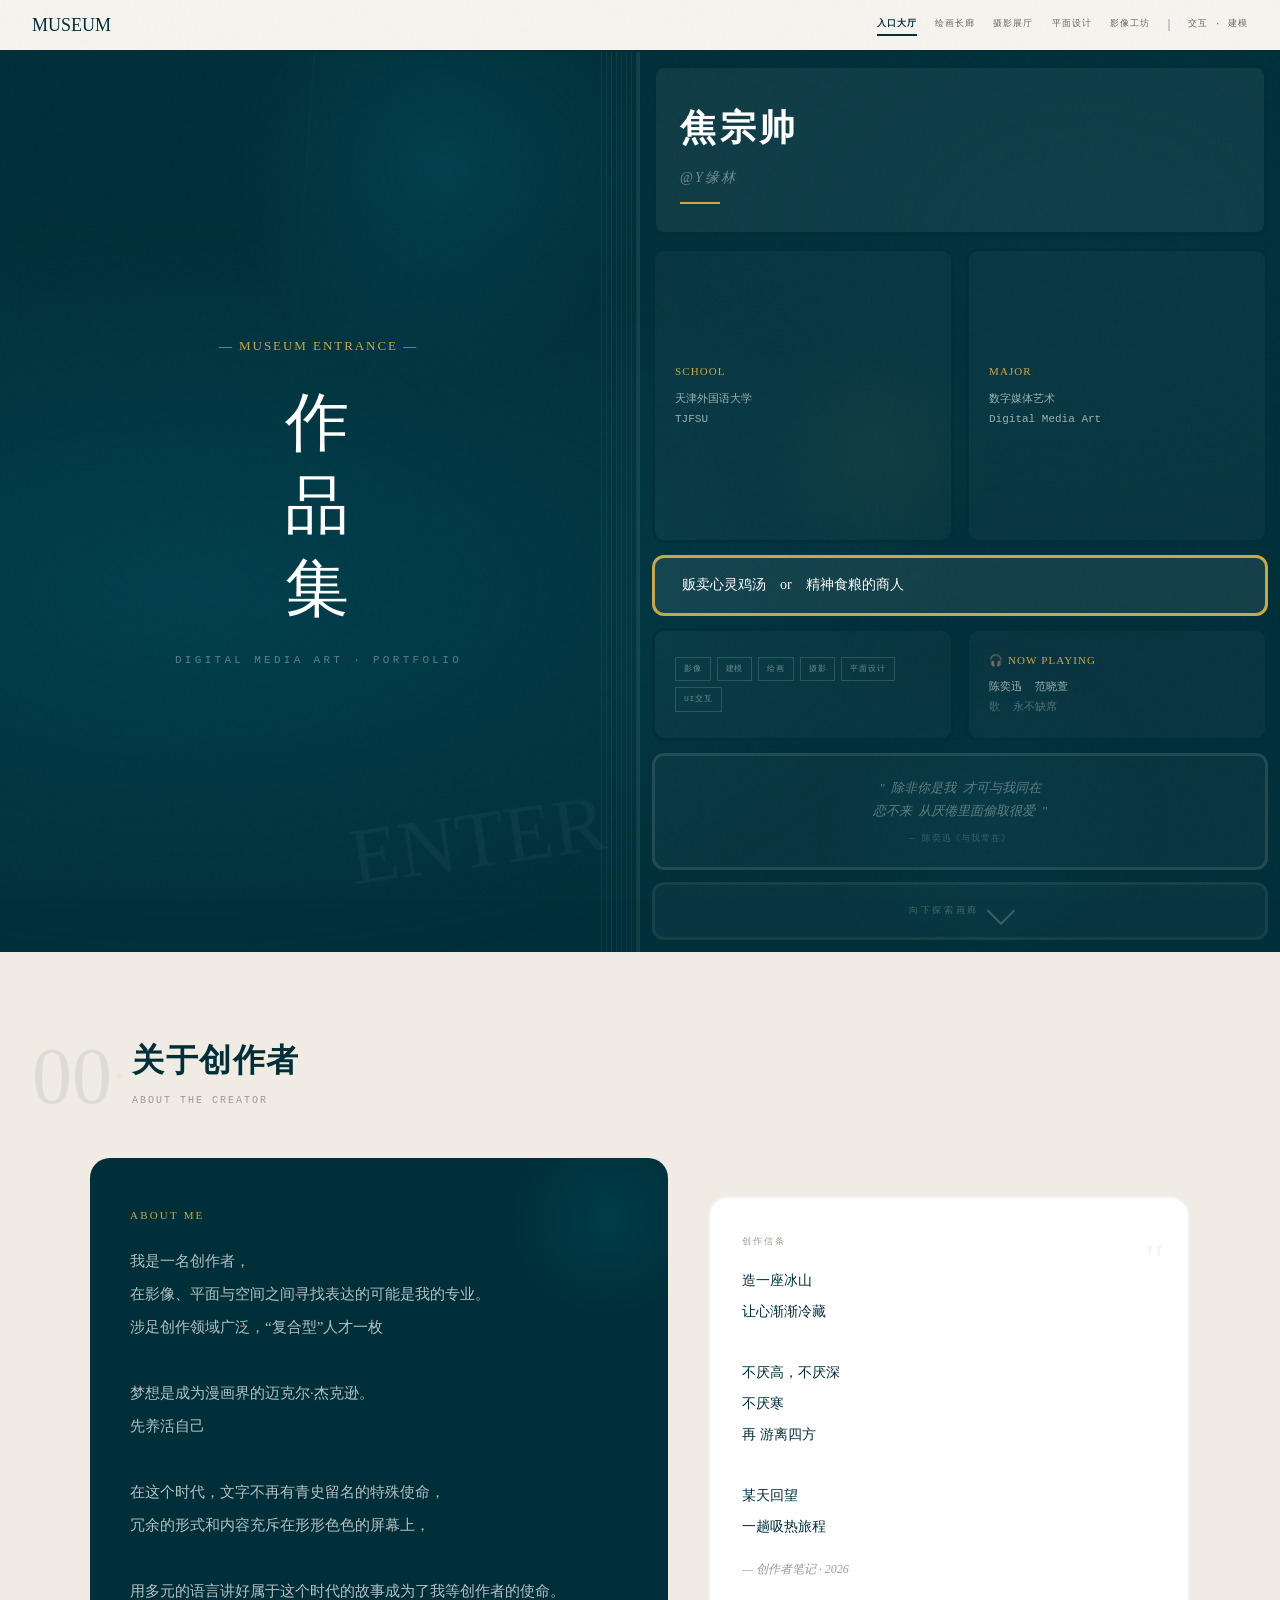
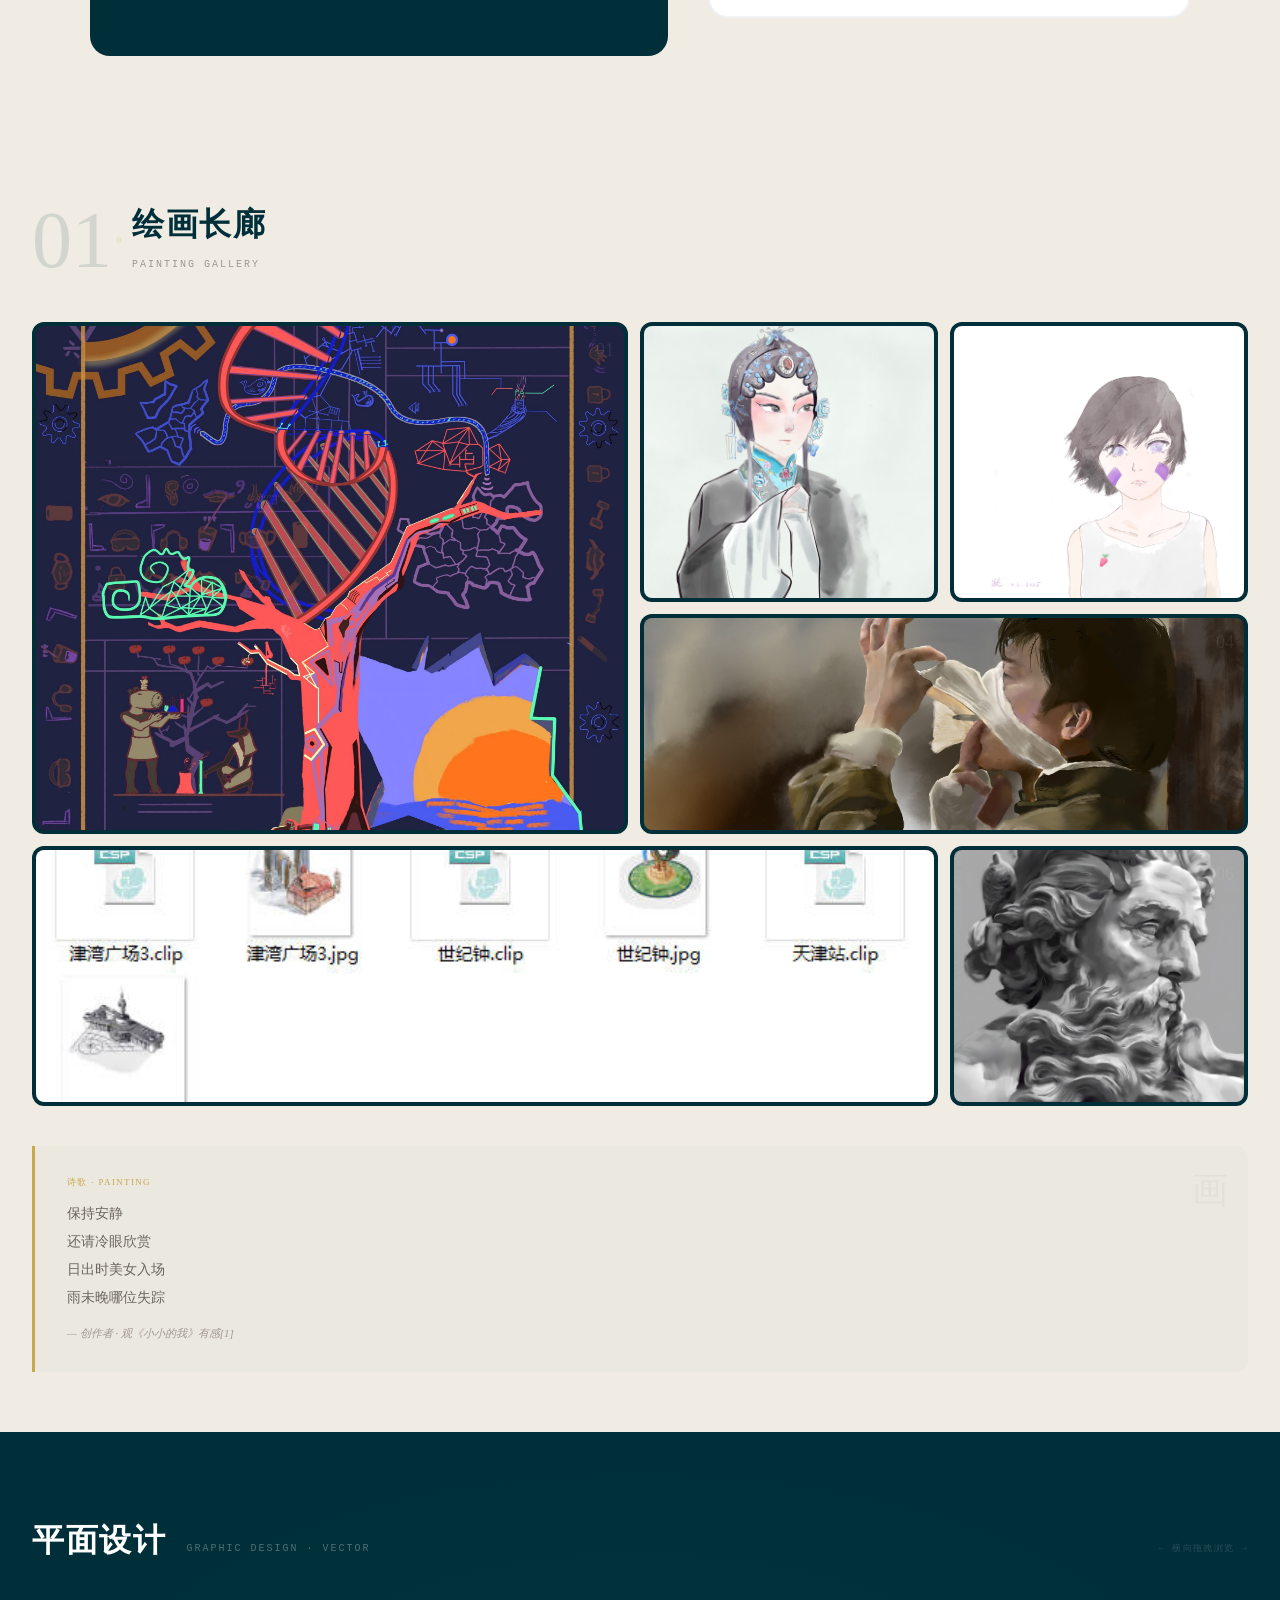
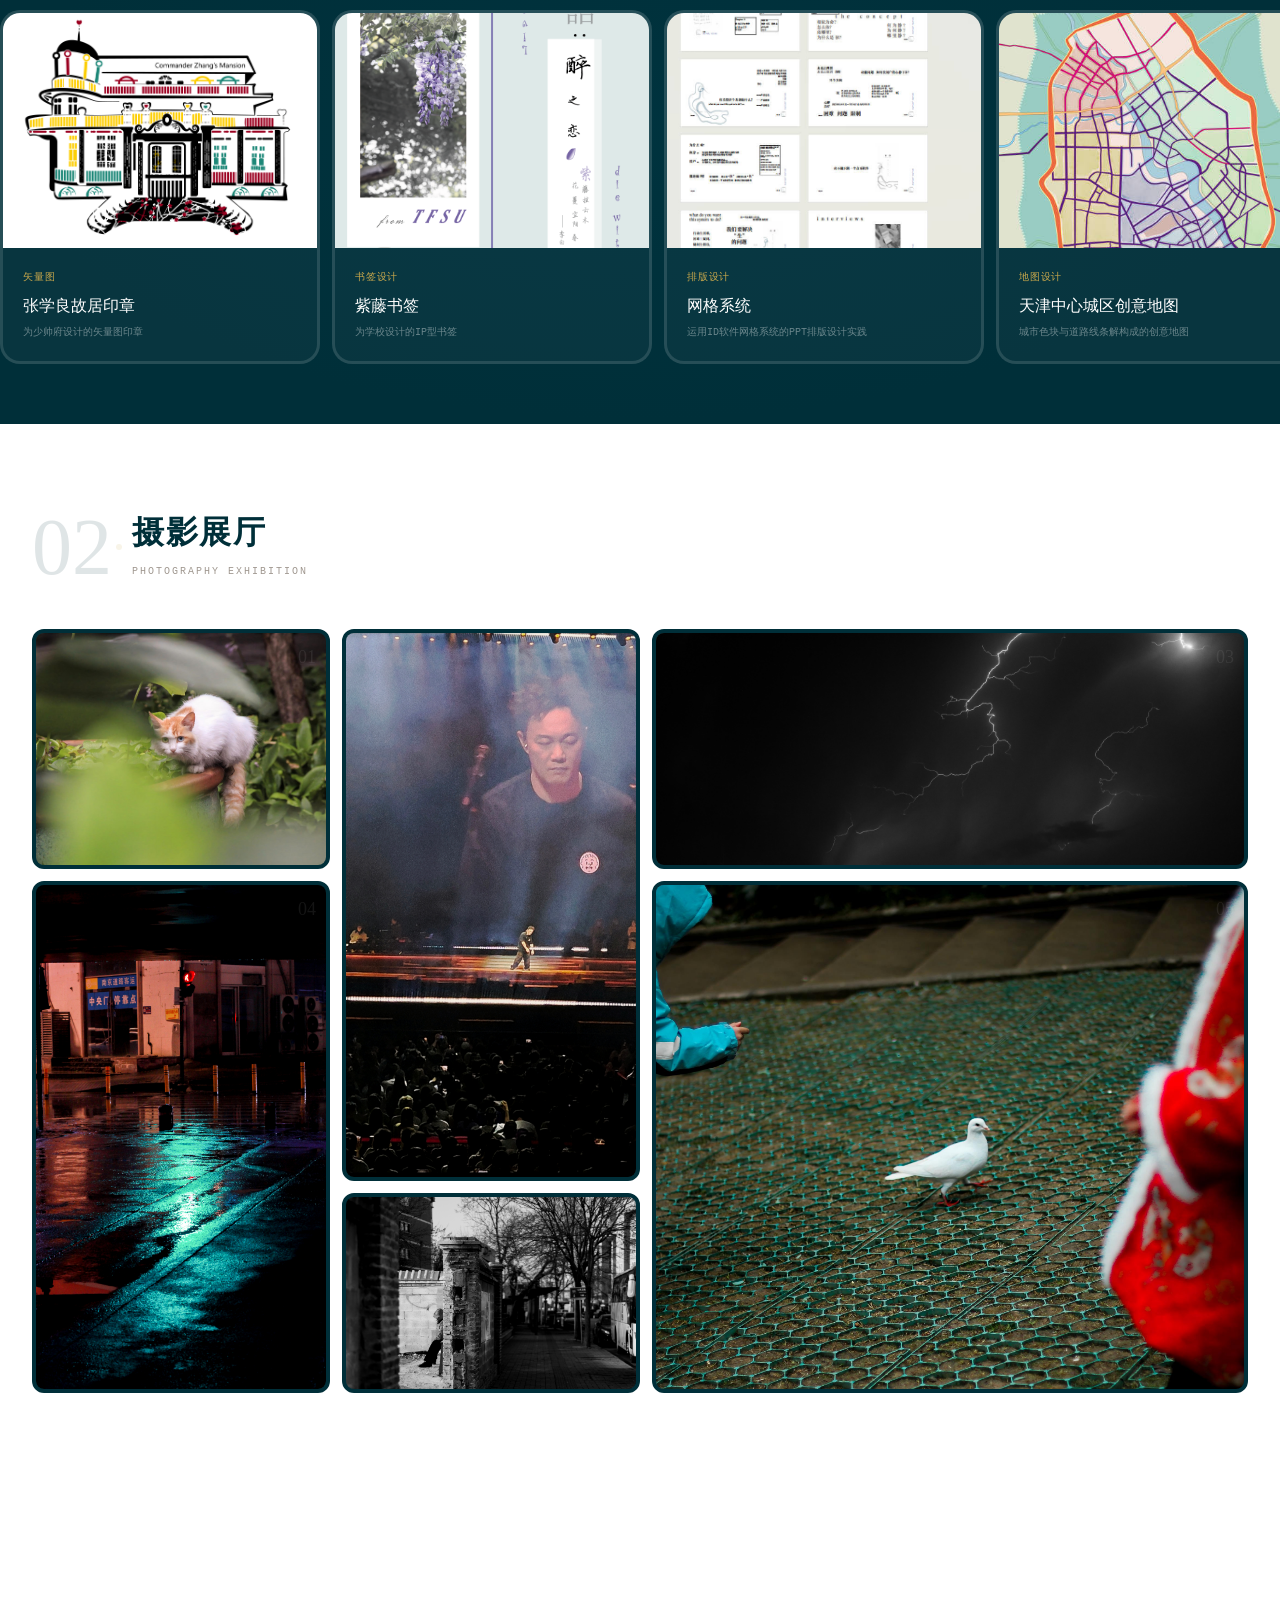
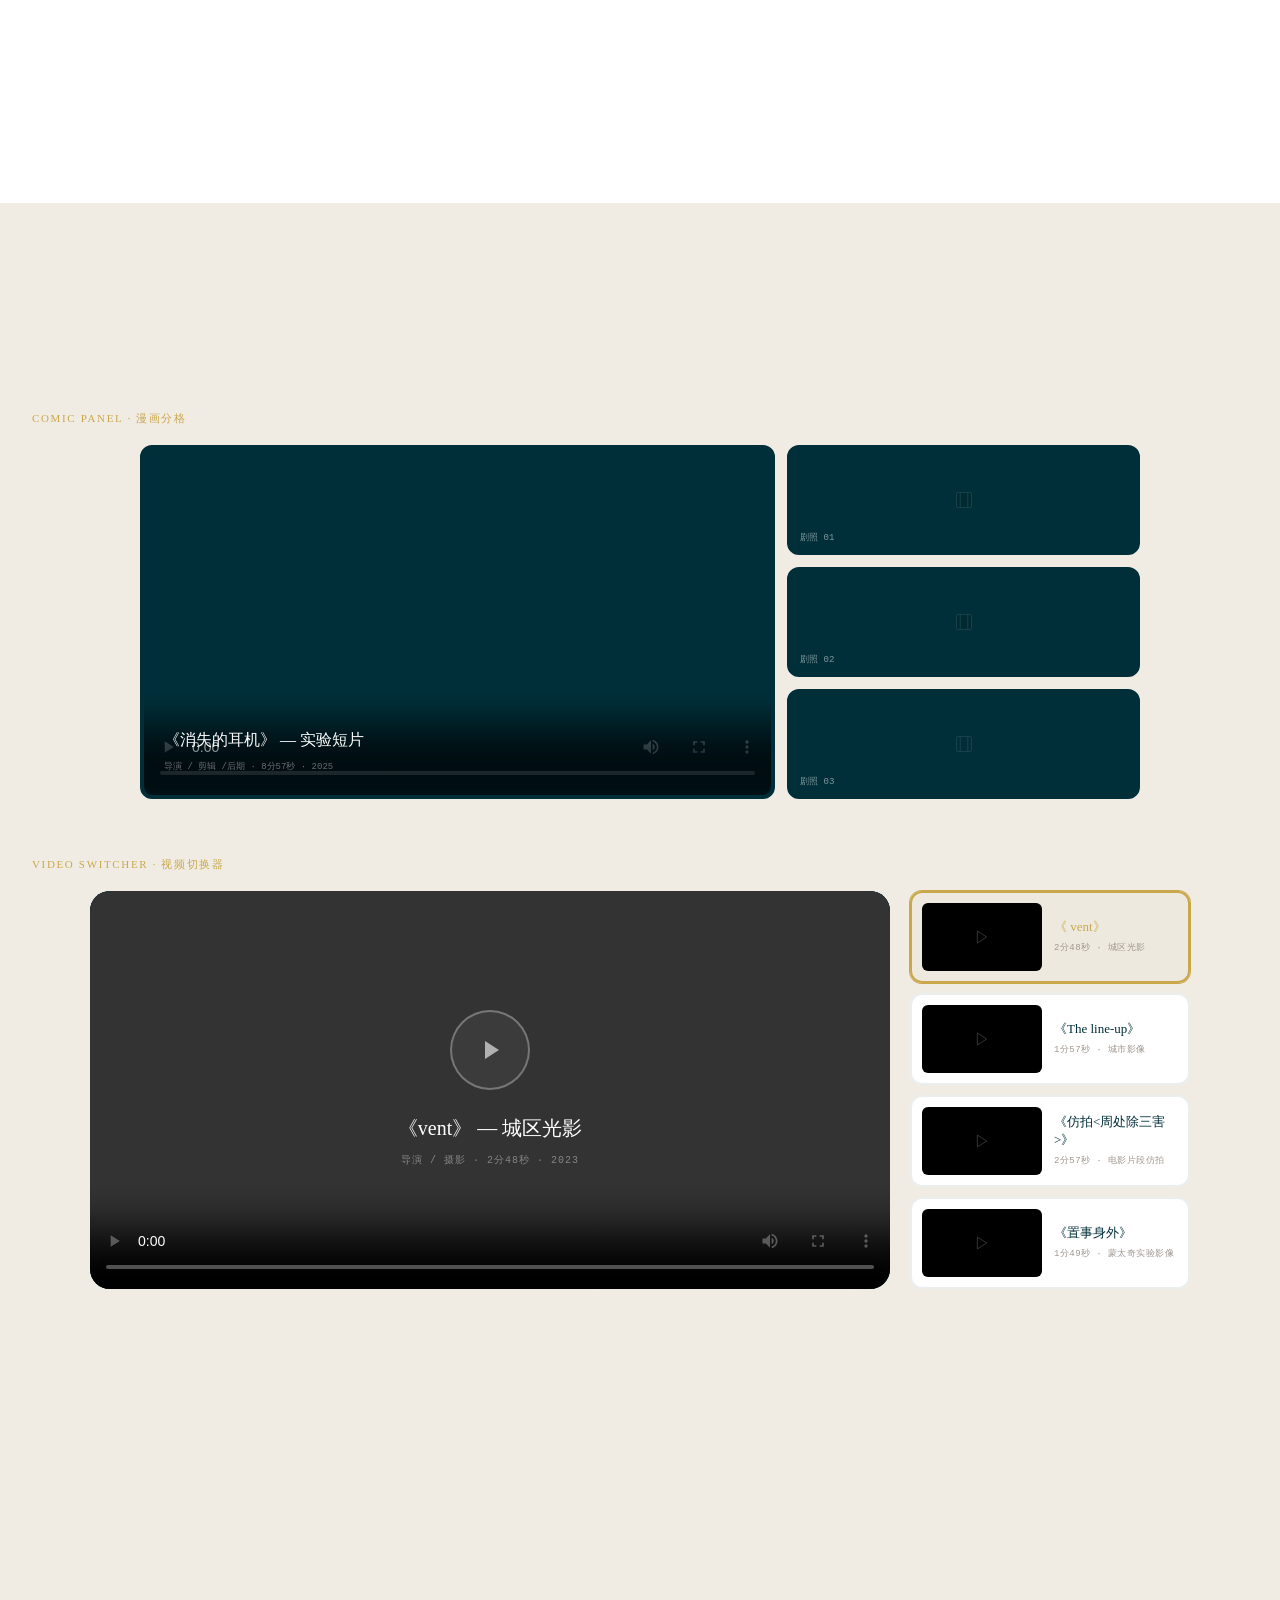
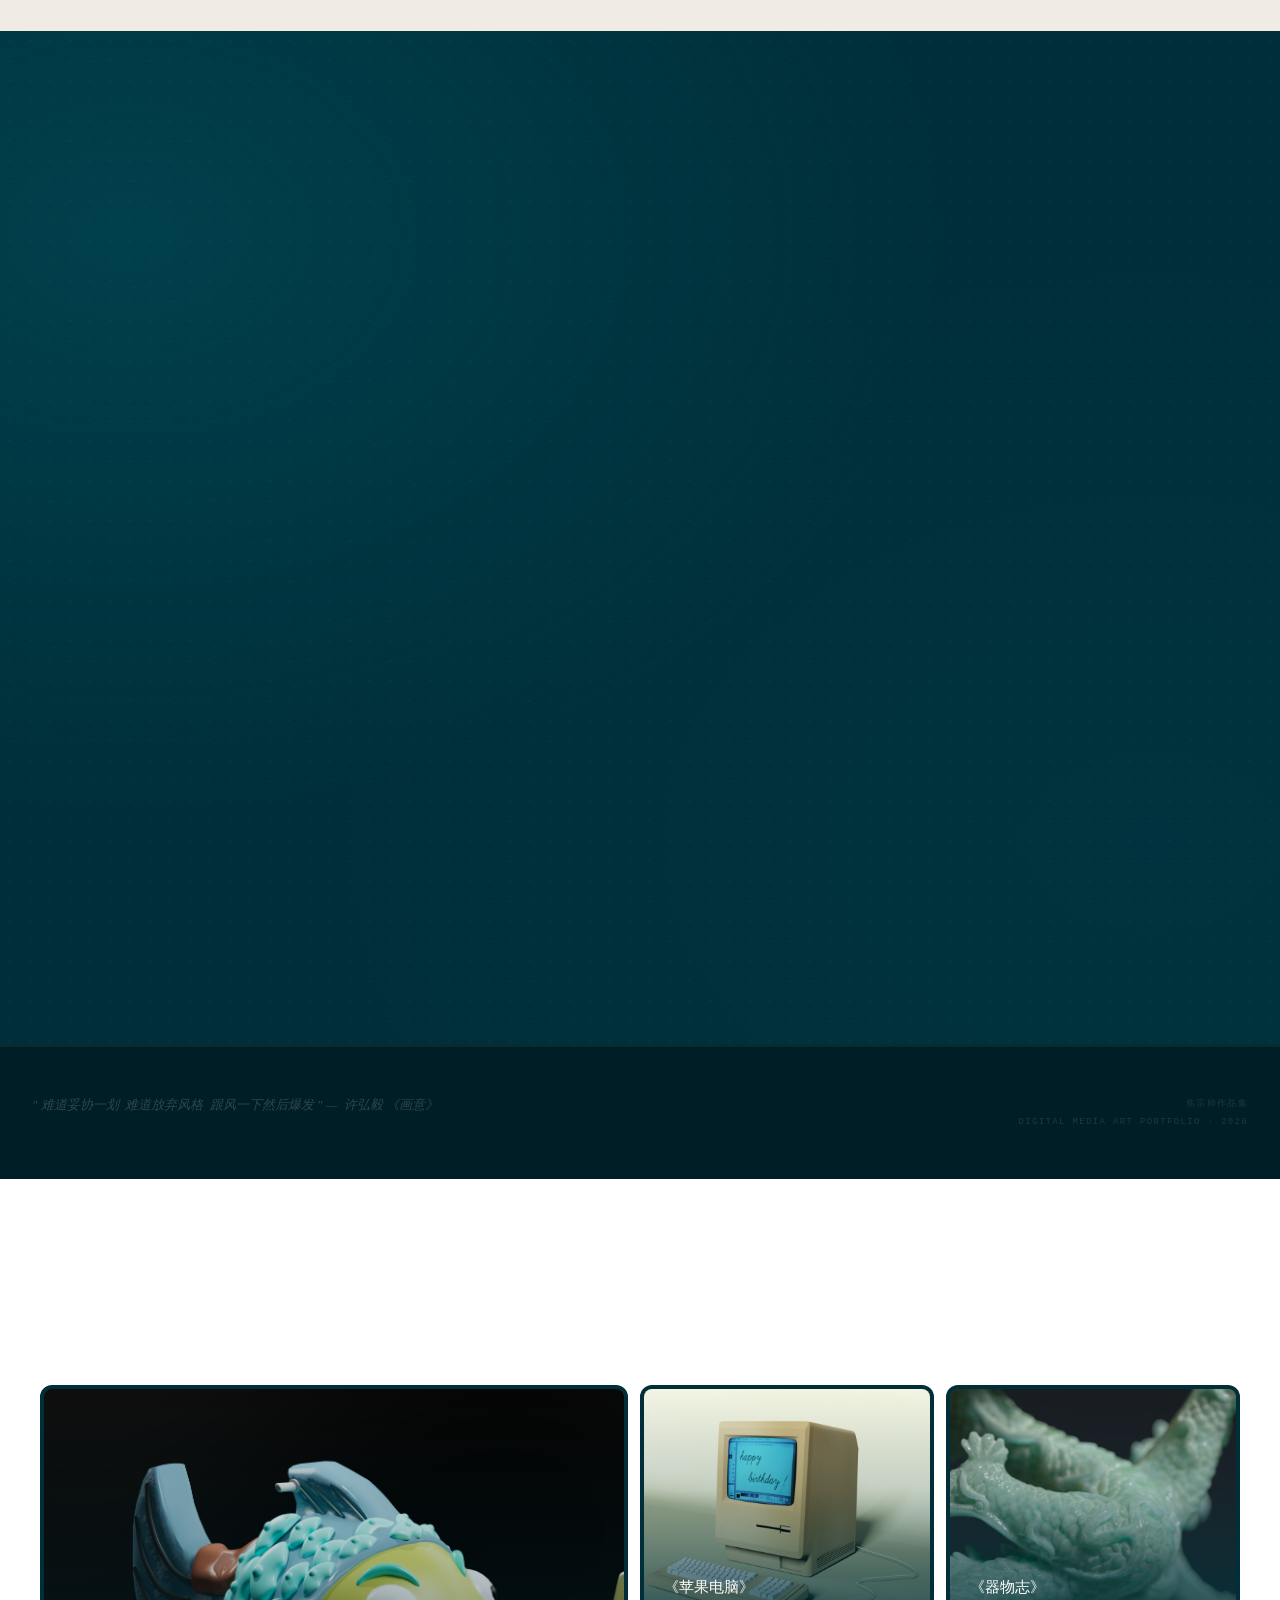
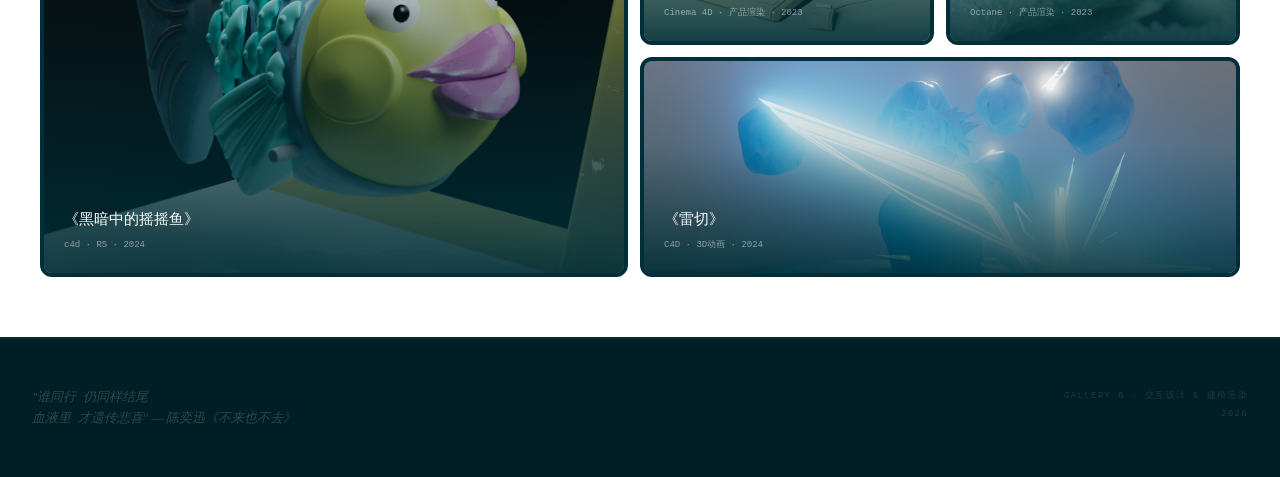
==== Portfolio/index.html @ 31dc061b "v2" ====
<!DOCTYPE html>
<!-- saved from url=(0082)file:///S:/%E4%B8%80%E5%88%87%E4%BA%8B/%E4%BD%9C%E5%93%81%E9%9B%86/code%20(6).html -->
<html lang="zh-CN"><head><meta http-equiv="Content-Type" content="text/html; charset=UTF-8">
    
    <meta name="viewport" content="width=device-width, initial-scale=1.0">
    <title>数字媒体艺术 · 作品集</title>
    <link rel="stylesheet" href="./数字媒体艺术 · 作品集_files/素材调整.css">
    <link rel="preconnect" href="https://fonts.googleapis.com/">
    <link rel="preconnect" href="https://fonts.gstatic.com/" crossorigin="">
    <link href="./数字媒体艺术 · 作品集_files/css2" rel="stylesheet">
    <style>
        *,
        *::before,
        *::after {
            margin: 0;
            padding: 0;
            box-sizing: border-box
        }

        :root {
            --primary: #002f39;
            --primary-light: #003d4a;
            --primary-dark: #001e25;
            --primary-glow: #005a6e;
            --white: #ffffff;
            --off-white: #f7f4ef;
            --cream: #f0ece4;
            --cream-dark: #e8e2d8;
            --gold: #c9a84c;
            --gold-light: #e0c96e;
            --text-dark: #1a1a1a;
            --text-muted: #6b6560;
            --text-light: #a09890;
            --serif: 'Cormorant Garamond', Georgia, serif;
            --cserif: 'Noto Serif SC', Georgia, serif;
            --mono: 'DM Mono', 'Courier New', monospace;
            --comic: 'Bangers', 'Permanent Marker', cursive;
            --gutter: 12px;
            --radius: 12px;
            --radius-lg: 20px;
            --panel-border: 3px solid var(--primary);
            --panel-border-thick: 4px solid var(--primary);
        }

        html {
            scroll-behavior: smooth;
            scrollbar-width: thin;
            scrollbar-color: var(--primary) var(--cream)
        }

        ::-webkit-scrollbar {
            width: 6px
        }

        ::-webkit-scrollbar-track {
            background: var(--cream)
        }

        ::-webkit-scrollbar-thumb {
            background: var(--primary);
            border-radius: 3px
        }

        body {
            font-family: var(--cserif);
            background: var(--cream);
            color: var(--text-dark);
            overflow-x: hidden;
            line-height: 1.8
        }

        body::after {
            content: '';
            position: fixed;
            inset: 0;
            background-image: url("data:image/svg+xml,%3Csvg viewBox='0 0 256 256' xmlns='http://www.w3.org/2000/svg'%3E%3Cfilter id='n'%3E%3CfeTurbulence type='fractalNoise' baseFrequency='0.9' numOctaves='4' stitchTiles='stitch'/%3E%3C/filter%3E%3Crect width='100%25' height='100%25' filter='url(%23n)' opacity='0.04'/%3E%3C/svg%3E");
            pointer-events: none;
            z-index: 10000;
            opacity: .4
        }

        /* SPOTLIGHT */
        .spotlight {
            position: fixed;
            width: 700px;
            height: 700px;
            border-radius: 50%;
            pointer-events: none;
            z-index: 9998;
            transform: translate(-50%, -50%);
            opacity: 0;
            transition: opacity .5s
        }

        body:hover .spotlight {
            opacity: 1
        }

        .spotlight-core {
            position: absolute;
            inset: 0;
            border-radius: 50%;
            background: radial-gradient(circle, rgba(0, 47, 57, .14) 0%, rgba(0, 47, 57, .08) 15%, rgba(0, 47, 57, .03) 35%, transparent 60%)
        }

        .spotlight-gold {
            position: absolute;
            inset: 0;
            border-radius: 50%;
            background: radial-gradient(circle, rgba(201, 168, 76, .07) 0%, rgba(201, 168, 76, .03) 12%, transparent 35%)
        }

        .spotlight-ring {
            position: absolute;
            inset: -3px;
            border-radius: 50%;
            border: 1.5px solid rgba(201, 168, 76, .06)
        }

        .cursor-dot {
            position: fixed;
            width: 10px;
            height: 10px;
            border-radius: 50%;
            background: radial-gradient(circle, rgba(201, 168, 76, .6) 0%, rgba(201, 168, 76, .15) 40%, transparent 70%);
            pointer-events: none;
            z-index: 9999;
            transform: translate(-50%, -50%);
            opacity: 0;
            transition: opacity .3s
        }

        body:hover .cursor-dot {
            opacity: 1
        }

        .hero-light {
            position: absolute;
            z-index: 1;
            pointer-events: none;
            border-radius: 50%
        }

        .hl-1 {
            top: -15%;
            left: 15%;
            width: 500px;
            height: 500px;
            background: radial-gradient(circle, rgba(0, 80, 95, .5) 0%, transparent 60%);
            animation: hlP 7s ease-in-out infinite
        }

        .hl-2 {
            bottom: -10%;
            right: 5%;
            width: 450px;
            height: 450px;
            background: radial-gradient(circle, rgba(0, 60, 75, .35) 0%, transparent 55%);
            animation: hlP 9s ease-in-out infinite 2s
        }

        .hl-3 {
            top: 25%;
            left: 55%;
            width: 350px;
            height: 350px;
            background: radial-gradient(circle, rgba(201, 168, 76, .05) 0%, transparent 50%);
            animation: hlP 6s ease-in-out infinite 1s
        }

        @keyframes hlP {

            0%,
            100% {
                opacity: .5;
                transform: scale(1)
            }

            50% {
                opacity: 1;
                transform: scale(1.2)
            }
        }

        .light-beam {
            position: absolute;
            top: -20%;
            width: 2px;
            height: 140%;
            background: linear-gradient(to bottom, rgba(201, 168, 76, .07), transparent 55%);
            z-index: 1;
            pointer-events: none
        }

        .lb-1 {
            left: 22%;
            transform: rotate(4deg);
            opacity: .5
        }

        .lb-2 {
            left: 50%;
            transform: rotate(-2deg);
            opacity: .3
        }

        .lb-3 {
            right: 18%;
            transform: rotate(7deg);
            opacity: .2
        }

        .page {
            display: none;
            min-height: 100vh
        }

        .page.active {
            display: block;
            animation: pageIn .6s ease
        }

        @keyframes pageIn {
            from {
                opacity: 0
            }

            to {
                opacity: 1
            }
        }

        .nav {
            position: fixed;
            top: 0;
            left: 0;
            right: 0;
            z-index: 1000;
            padding: 0 32px;
            height: 52px;
            display: flex;
            align-items: center;
            justify-content: space-between;
            background: rgba(247, 244, 239, .92);
            backdrop-filter: blur(20px);
            border-bottom: 2px solid var(--primary);
            transition: transform .3s, box-shadow .3s
        }

        .nav.scrolled {
            box-shadow: 0 4px 30px rgba(0, 47, 57, .1)
        }

        .nav.hidden {
            transform: translateY(-100%)
        }

        .nav-logo {
            font-family: var(--comic);
            font-size: 18px;
            color: var(--primary);
            cursor: pointer;
            transition: opacity .3s
        }

        .nav-logo:hover {
            opacity: .7
        }

        .nav-links {
            display: flex;
            gap: 18px;
            align-items: center;
            flex-wrap: wrap
        }

        .nav-link {
            font-family: var(--mono);
            font-size: 9px;
            letter-spacing: .12em;
            text-transform: uppercase;
            color: var(--text-muted);
            cursor: pointer;
            transition: color .3s;
            position: relative;
            padding-bottom: 2px
        }

        .nav-link::after {
            content: '';
            position: absolute;
            bottom: -2px;
            left: 0;
            width: 0;
            height: 2px;
            background: var(--primary);
            transition: width .3s
        }

        .nav-link:hover,
        .nav-link.active {
            color: var(--primary);
            font-weight: 600
        }

        .nav-link:hover::after,
        .nav-link.active::after {
            width: 100%
        }

        .nav-divider {
            width: 2px;
            height: 12px;
            background: var(--primary);
            opacity: .2
        }

        /* HERO */
        .hero {
            min-height: 100vh;
            position: relative;
            overflow: hidden;
            background: var(--primary);
            display: grid;
            grid-template-columns: 1fr 1fr;
            margin-top: 52px
        }

        .hero::before {
            content: '';
            position: absolute;
            inset: 0;
            background: radial-gradient(ellipse at 15% 60%, rgba(0, 80, 95, .5) 0%, transparent 50%), radial-gradient(ellipse at 85% 20%, rgba(0, 60, 75, .3) 0%, transparent 40%);
            z-index: 1
        }

        .hero-visual {
            position: relative;
            z-index: 2;
            display: flex;
            align-items: center;
            justify-content: center;
            border-right: 3px solid rgba(255, 255, 255, .08);
            overflow: hidden
        }

        .hero-visual .visual-content {
            text-align: center;
            padding: 40px;
            animation: fadeUp .8s ease .3s both
        }

        @keyframes fadeUp {
            from {
                opacity: 0;
                transform: translateY(20px)
            }

            to {
                opacity: 1;
                transform: translateY(0)
            }
        }

        .hero-visual h1 {
            font-family: var(--serif);
            font-size: clamp(36px, 5vw, 64px);
            font-weight: 300;
            color: var(--white);
            letter-spacing: .06em;
            line-height: 1.3;
            margin-bottom: 16px
        }

        .hero-visual .subtitle {
            font-family: var(--mono);
            font-size: 11px;
            letter-spacing: .3em;
            text-transform: uppercase;
            color: rgba(255, 255, 255, .35)
        }

        .comic-accent {
            font-family: var(--comic);
            font-size: clamp(48px, 7vw, 80px);
            color: rgba(255, 255, 255, .04);
            position: absolute;
            bottom: 40px;
            right: 30px;
            transform: rotate(-8deg);
            pointer-events: none
        }

        .speed-lines {
            position: absolute;
            top: 0;
            right: -20px;
            width: 60px;
            height: 100%;
            z-index: 1;
            opacity: .06;
            background: repeating-linear-gradient(90deg, transparent, transparent 4px, white 4px, white 5px)
        }

        .hero-info {
            position: relative;
            z-index: 2;
            display: grid;
            grid-template-columns: 1fr 1fr;
            grid-template-rows: auto 1fr auto;
            gap: var(--gutter);
            padding: var(--gutter)
        }

        /* PANELS */
        .panel {
            border: var(--panel-border);
            border-radius: var(--radius);
            background: rgba(255, 255, 255, .03);
            position: relative;
            overflow: hidden;
            transition: transform .3s, box-shadow .3s
        }

        .panel:hover {
            transform: translate(-2px, -2px);
            box-shadow: 4px 4px 0 var(--primary)
        }

        .panel-thick {
            border-width: 4px
        }

        .panel-name {
            grid-column: 1/-1;
            padding: 28px 24px;
            background: rgba(255, 255, 255, .06)
        }

        .panel-name .name-zh {
            font-family: var(--cserif);
            font-size: clamp(24px, 3vw, 36px);
            font-weight: 700;
            color: var(--white);
            letter-spacing: .1em;
            margin-bottom: 4px
        }

        .panel-name .name-en {
            font-family: var(--serif);
            font-size: 14px;
            font-weight: 300;
            color: rgba(255, 255, 255, .4);
            letter-spacing: .15em;
            font-style: italic
        }

        .panel-name .name-line {
            width: 40px;
            height: 2px;
            background: var(--gold);
            margin-top: 12px
        }

        .panel-school {
            padding: 20px;
            display: flex;
            flex-direction: column;
            justify-content: center
        }

        .panel-school .label {
            font-family: var(--comic);
            font-size: 11px;
            letter-spacing: .1em;
            color: var(--gold);
            margin-bottom: 8px
        }

        .panel-school .value {
            font-family: var(--mono);
            font-size: 11px;
            line-height: 1.8;
            color: rgba(255, 255, 255, .6)
        }

        .panel-major {
            padding: 20px;
            display: flex;
            flex-direction: column;
            justify-content: center
        }

        .panel-major .label {
            font-family: var(--comic);
            font-size: 11px;
            letter-spacing: .1em;
            color: var(--gold);
            margin-bottom: 8px
        }

        .panel-major .value {
            font-family: var(--mono);
            font-size: 11px;
            line-height: 1.8;
            color: rgba(255, 255, 255, .6)
        }

        .panel-quote {
            grid-column: 1/-1;
            padding: 20px 24px;
            border-color: rgba(255, 255, 255, .1)
        }

        .panel-quote blockquote {
            font-family: var(--serif);
            font-style: italic;
            font-size: 13px;
            color: rgba(255, 255, 255, .35);
            line-height: 1.8;
            text-align: center
        }

        .panel-quote .quote-attr {
            font-family: var(--mono);
            font-size: 9px;
            color: rgba(255, 255, 255, .2);
            text-align: center;
            margin-top: 8px;
            letter-spacing: .1em
        }

        .panel-bubble {
            padding: 16px 20px;
            position: relative;
            background: rgba(255, 255, 255, .08);
            border-color: var(--gold)
        }

        .panel-bubble::after {
            content: '';
            position: absolute;
            bottom: -10px;
            left: 24px;
            width: 0;
            height: 0;
            border-left: 10px solid transparent;
            border-right: 10px solid transparent;
            border-top: 10px solid var(--gold)
        }

        .panel-bubble p {
            font-family: var(--comic);
            font-size: 14px;
            color: var(--white);
            line-height: 1.6
        }

        .panel-tags {
            padding: 16px 20px;
            display: flex;
            flex-wrap: wrap;
            gap: 6px;
            align-content: center
        }

        .tag {
            font-family: var(--mono);
            font-size: 8px;
            letter-spacing: .1em;
            text-transform: uppercase;
            padding: 4px 8px;
            border: 1px solid rgba(255, 255, 255, .15);
            color: rgba(255, 255, 255, .4);
            transition: all .3s;
            cursor: default
        }

        .tag:hover {
            border-color: var(--gold);
            color: var(--gold)
        }

        .panel-scroll {
            grid-column: 1/-1;
            display: flex;
            align-items: center;
            justify-content: center;
            gap: 12px;
            padding: 16px;
            border-color: rgba(255, 255, 255, .06);
            cursor: pointer
        }

        .panel-scroll span {
            font-family: var(--mono);
            font-size: 9px;
            letter-spacing: .3em;
            text-transform: uppercase;
            color: rgba(255, 255, 255, .25)
        }

        .scroll-arrow {
            width: 20px;
            height: 20px;
            border-right: 2px solid rgba(255, 255, 255, .2);
            border-bottom: 2px solid rgba(255, 255, 255, .2);
            transform: rotate(45deg);
            animation: bounce 2s ease infinite
        }

        @keyframes bounce {

            0%,
            100% {
                transform: rotate(45deg) translate(0, 0)
            }

            50% {
                transform: rotate(45deg) translate(4px, 4px)
            }
        }

        /* SECTION */
        .section-head {
            display: grid;
            grid-template-columns: auto 1fr auto;
            gap: 20px;
            align-items: end;
            margin-bottom: 48px;
            max-width: 1300px;
            margin-left: auto;
            margin-right: auto
        }

        .section-num {
            font-family: var(--comic);
            font-size: clamp(56px, 7vw, 80px);
            color: var(--primary);
            line-height: .85;
            opacity: .12;
            position: relative
        }

        .section-num::after {
            content: '';
            position: absolute;
            top: 50%;
            right: -10px;
            width: 6px;
            height: 6px;
            background: var(--gold);
            border-radius: 50%;
            transform: translateY(-50%)
        }

        .section-title-group {
            text-align: left
        }

        .section-title {
            font-family: var(--cserif);
            font-size: clamp(22px, 2.8vw, 32px);
            font-weight: 600;
            color: var(--primary);
            letter-spacing: .05em
        }

        .section-sub {
            font-family: var(--mono);
            font-size: 10px;
            letter-spacing: .2em;
            text-transform: uppercase;
            color: var(--text-light);
            margin-top: 2px
        }

        .section-line {
            height: 2px;
            background: var(--primary);
            opacity: .1;
            align-self: center
        }

        /* ABOUT */
        .about-wrap {
            max-width: 1100px;
            margin: 0 auto;
            display: grid;
            grid-template-columns: 1.2fr 1fr;
            gap: 40px;
            align-items: center
        }

        .about-card {
            background: var(--primary);
            border-radius: var(--radius-lg);
            padding: 48px 40px;
            position: relative;
            overflow: hidden
        }

        .about-card::before {
            content: '';
            position: absolute;
            top: -40px;
            right: -40px;
            width: 200px;
            height: 200px;
            border-radius: 50%;
            background: radial-gradient(circle, rgba(0, 80, 95, .4), transparent 70%)
        }

        .about-card .about-label {
            font-family: var(--comic);
            font-size: 11px;
            letter-spacing: .2em;
            color: var(--gold);
            margin-bottom: 20px
        }

        .about-card p {
            font-family: var(--cserif);
            font-size: 15px;
            color: rgba(255, 255, 255, .7);
            line-height: 2.2;
            position: relative;
            z-index: 1
        }

        .about-poem {
            background: var(--white);
            border-radius: var(--radius-lg);
            padding: 36px 32px;
            border: 2px solid rgba(0, 47, 57, .06);
            position: relative
        }

        .about-poem .poem-label {
            font-family: var(--mono);
            font-size: 9px;
            letter-spacing: .2em;
            text-transform: uppercase;
            color: var(--text-light);
            margin-bottom: 16px
        }

        .about-poem .poem-text {
            font-family: var(--cserif);
            font-size: 14px;
            font-weight: 300;
            color: var(--primary);
            line-height: 2.2
        }

        .about-poem .poem-text span {
            display: block
        }

        .about-poem .poem-author {
            font-family: var(--serif);
            font-style: italic;
            font-size: 12px;
            color: var(--text-light);
            margin-top: 16px
        }

        .about-poem .poem-dot {
            position: absolute;
            top: 20px;
            right: 24px;
            font-family: var(--comic);
            font-size: 48px;
            color: rgba(0, 47, 57, .04)
        }

        /* MANGA GRIDS */
        .manga-grid {
            display: grid;
            gap: var(--gutter);
            max-width: 1300px;
            margin: 0 auto
        }

        .grid-painting {
            grid-template-columns: 2fr 1fr 1fr;
            grid-template-rows: 280px 220px 260px
        }

        .grid-painting .p1 {
            grid-column: 1/2;
            grid-row: 1/3
        }

        .grid-painting .p2 {
            grid-column: 2/3;
            grid-row: 1/2
        }

        .grid-painting .p3 {
            grid-column: 3/4;
            grid-row: 1/2
        }

        .grid-painting .p4 {
            grid-column: 2/4;
            grid-row: 2/3
        }

        .grid-painting .p5 {
            grid-column: 1/3;
            grid-row: 3/4
        }

        .grid-painting .p6 {
            grid-column: 3/4;
            grid-row: 3/4
        }

        .grid-photo {
            grid-template-columns: 1fr 1fr 2fr;
            grid-template-rows: 240px 300px 200px
        }

        .grid-photo .p1 {
            grid-column: 1/2;
            grid-row: 1/2
        }

        .grid-photo .p2 {
            grid-column: 2/3;
            grid-row: 1/3
        }

        .grid-photo .p3 {
            grid-column: 3/4;
            grid-row: 1/2
        }

        .grid-photo .p4 {
            grid-column: 1/2;
            grid-row: 2/4
        }

        .grid-photo .p5 {
            grid-column: 3/4;
            grid-row: 2/4
        }

        .grid-photo .p6 {
            grid-column: 2/3;
            grid-row: 3/4
        }

        .manga-panel {
            border: var(--panel-border-thick);
            border-radius: var(--radius);
            position: relative;
            overflow: hidden;
            cursor: pointer;
            background: var(--primary);
            animation: panelIn .6s ease both
        }

        .manga-panel:nth-child(1) {
            animation-delay: .05s
        }

        .manga-panel:nth-child(2) {
            animation-delay: .1s
        }

        .manga-panel:nth-child(3) {
            animation-delay: .15s
        }

        .manga-panel:nth-child(4) {
            animation-delay: .2s
        }

        .manga-panel:nth-child(5) {
            animation-delay: .25s
        }

        .manga-panel:nth-child(6) {
            animation-delay: .3s
        }

        @keyframes panelIn {
            from {
                opacity: 0;
                transform: scale(.95)
            }

            to {
                opacity: 1;
                transform: scale(1)
            }
        }

        .manga-panel .panel-bg {
            position: absolute;
            inset: 0;
            transition: transform .6s cubic-bezier(.23, 1, .32, 1)
        }

        .manga-panel:hover .panel-bg {
            transform: scale(1.06)
        }

        .manga-panel .panel-overlay {
            position: absolute;
            inset: 0;
            background: linear-gradient(to top, rgba(0, 47, 57, .92) 0%, rgba(0, 47, 57, .3) 40%, transparent 70%);
            opacity: 0;
            transition: opacity .4s;
            display: flex;
            flex-direction: column;
            justify-content: flex-end;
            padding: 20px
        }

        .manga-panel:hover .panel-overlay {
            opacity: 1
        }

        .panel-overlay h3 {
            font-family: var(--cserif);
            font-size: 15px;
            font-weight: 500;
            color: #fff;
            margin-bottom: 4px
        }

        .panel-overlay p {
            font-family: var(--mono);
            font-size: 9px;
            color: rgba(255, 255, 255, .5);
            letter-spacing: .05em;
            line-height: 1.6
        }

        .panel-tag-num {
            position: absolute;
            top: 8px;
            right: 10px;
            font-family: var(--comic);
            font-size: 18px;
            color: rgba(255, 255, 255, .08);
            z-index: 2
        }

        /* INLINE POEM */
        .inline-poem {
            max-width: 1300px;
            margin: 40px auto 0;
            padding: 28px 32px;
            border-left: 3px solid var(--gold);
            background: rgba(0, 47, 57, .02);
            border-radius: 0 var(--radius) var(--radius) 0;
            position: relative
        }

        .inline-poem .ip-label {
            font-family: var(--comic);
            font-size: 9px;
            letter-spacing: .15em;
            color: var(--gold);
            margin-bottom: 10px;
            text-transform: uppercase
        }

        .inline-poem .ip-body {
            font-family: var(--cserif);
            font-size: 14px;
            font-weight: 300;
            line-height: 2;
            color: var(--text-muted)
        }

        .inline-poem .ip-body span {
            display: block
        }

        .inline-poem .ip-author {
            font-family: var(--serif);
            font-style: italic;
            font-size: 11px;
            color: var(--text-light);
            margin-top: 12px
        }

        .inline-poem .ip-accent {
            position: absolute;
            top: 12px;
            right: 20px;
            font-family: var(--comic);
            font-size: 36px;
            color: rgba(0, 47, 57, .04)
        }

        /* ========== VIDEO MODULE 1 — COMIC PANEL (大视频+三剧照) ========== */
        .comic-video {
            max-width: 1000px;
            margin: 0 auto 56px;
            display: grid;
            grid-template-columns: 1.8fr 1fr;
            grid-template-rows: 1fr 1fr 1fr;
            gap: var(--gutter);
            animation: panelIn .6s ease both
        }

        .cv-main {
            grid-row: 1/4;
            position: relative;
            border: var(--panel-border-thick);
            border-radius: var(--radius);
            overflow: hidden;
            cursor: pointer;
            background: var(--primary)
        }

        .cv-main .cv-bg {
            position: absolute;
            inset: 0;
            display: flex;
            align-items: center;
            justify-content: center;
            background: linear-gradient(135deg, var(--primary-dark), var(--primary-light), var(--primary-glow));
            background-size: 200% 200%;
            animation: gradShift 8s ease infinite
        }

        @keyframes gradShift {

            0%,
            100% {
                background-position: 0% 50%
            }

            50% {
                background-position: 100% 50%
            }
        }

        .cv-main:hover .cv-bg {
            filter: brightness(1.12)
        }

        .cv-play {
            width: 64px;
            height: 64px;
            border-radius: 50%;
            border: 2px solid rgba(255, 255, 255, .35);
            display: flex;
            align-items: center;
            justify-content: center;
            transition: all .3s;
            background: rgba(255, 255, 255, .04)
        }

        .cv-main:hover .cv-play {
            border-color: #fff;
            background: rgba(255, 255, 255, .1);
            transform: scale(1.12)
        }

        .cv-play svg {
            width: 20px;
            height: 20px;
            fill: rgba(255, 255, 255, .6);
            margin-left: 3px
        }

        .cv-main:hover .cv-play svg {
            fill: #fff
        }

        .cv-info {
            position: absolute;
            bottom: 0;
            left: 0;
            right: 0;
            padding: 20px;
            background: linear-gradient(to top, rgba(0, 18, 24, .88), transparent)
        }

        .cv-info h3 {
            font-family: var(--cserif);
            font-size: 16px;
            color: #fff;
            font-weight: 500
        }

        .cv-info p {
            font-family: var(--mono);
            font-size: 9px;
            color: rgba(255, 255, 255, .4);
            margin-top: 4px
        }

        /* 剧照小格 — 三格高度不等，漫画感 */
        .cv-still {
            position: relative;
            border: var(--panel-border);
            border-radius: var(--radius);
            overflow: hidden;
            background: var(--primary);
            transition: border-color .3s, box-shadow .3s
        }

        .cv-still.current {
            border-color: var(--gold);
            box-shadow: inset 0 0 0 1px var(--gold)
        }

        .cv-still .cv-sbg {
            position: absolute;
            inset: 0;
            display: flex;
            align-items: center;
            justify-content: center;
        }

        .cv-sbg svg {
            width: 18px;
            height: 18px;
            opacity: .12
        }

        .cv-slabel {
            position: absolute;
            bottom: 0;
            left: 0;
            right: 0;
            padding: 6px 10px;
            background: linear-gradient(to top, rgba(0, 47, 57, .85), transparent);
            font-family: var(--mono);
            font-size: 9px;
            color: rgba(255, 255, 255, .5)
        }

        .cv-still:nth-child(3) {
            min-height: 90px
        }

        .cv-still:nth-child(4) {
            min-height: 110px
        }

        .cv-still:nth-child(5) {
            min-height: 80px
        }

        /* ========== VIDEO MODULE 2 — SWITCHER (切换器) ========== */
        .switch-video {
            max-width: 1100px;
            margin: 0 auto 56px;
            display: grid;
            grid-template-columns: 1fr 280px;
            gap: 20px;
            animation: panelIn .6s ease both
        }

        .sv-display {
            position: relative;
            border-radius: var(--radius-lg);
            overflow: hidden;
            background: var(--primary);
            min-height: 380px;
            display: flex;
            align-items: center;
            justify-content: center;
        }

        .sv-display video {
            position: absolute;
            width: 100%;
            height: 100%;
            object-fit: cover;
            z-index: 1;
        }

        .sv-display .sv-bg {
            position: absolute;
            inset: 0;
            transition: background .6s ease, opacity .4s;
            z-index: 0;
        }

        .sv-display .sv-overlay {
            position: absolute;
            inset: 0;
            display: flex;
            flex-direction: column;
            align-items: center;
            justify-content: center;
            z-index: 2;
            pointer-events: none;
            /* 关键：允许点击穿透到底层的视频控件 */
            transition: opacity .4s ease;
        }

        /* 当视频播放时，隐藏覆盖层以获得更好的视觉效果 */
        .sv-display.playing .sv-overlay {
            opacity: 0;
        }

        .sv-display .sv-big-play {
            width: 80px;
            height: 80px;
            border-radius: 50%;
            border: 2px solid rgba(255, 255, 255, .3);
            display: flex;
            align-items: center;
            justify-content: center;
            transition: all .4s;
            background: rgba(255, 255, 255, .04);
            margin-bottom: 20px;
            cursor: pointer;
            pointer-events: auto;
            /* 关键：允许点击 */
        }

        .sv-display:hover .sv-big-play {
            border-color: #fff;
            background: rgba(255, 255, 255, .1);
            transform: scale(1.1)
        }

        .sv-big-play svg {
            width: 24px;
            height: 24px;
            fill: rgba(255, 255, 255, .6);
            margin-left: 4px
        }

        .sv-display:hover .sv-big-play svg {
            fill: #fff
        }

        .sv-display .sv-title {
            font-family: var(--cserif);
            font-size: 20px;
            font-weight: 500;
            color: #fff;
            text-align: center;
            transition: opacity .3s
        }

        .sv-display .sv-sub {
            font-family: var(--mono);
            font-size: 10px;
            color: rgba(255, 255, 255, .4);
            letter-spacing: .1em;
            margin-top: 6px;
            text-align: center;
            transition: opacity .3s
        }

        /* 右侧列表 */
        .sv-list {
            display: flex;
            flex-direction: column;
            gap: 10px
        }

        .sv-item {
            display: grid;
            grid-template-columns: 120px 1fr;
            gap: 12px;
            padding: 10px;
            border: 2px solid rgba(0, 47, 57, .08);
            border-radius: var(--radius);
            cursor: pointer;
            background: var(--white);
            transition: all .3s ease;
            align-items: center
        }

        .sv-item:hover {
            border-color: var(--primary);
            transform: translateX(-3px);
            box-shadow: 4px 2px 0 rgba(0, 47, 57, .08)
        }

        .sv-item.active {
            border-color: var(--gold);
            background: rgba(201, 168, 76, .04);
            box-shadow: 0 0 0 1px var(--gold)
        }

        .sv-item .sv-thumb {
            width: 120px;
            height: 68px;
            border-radius: 6px;
            overflow: hidden;
            position: relative;
            flex-shrink: 0;
            background: #000;
        }

        .sv-thumb .sv-tbg {
            position: absolute;
            inset: 0;
            transition: transform .4s;
            background-size: contain;
            background-position: center;
            background-repeat: no-repeat;
        }

        .sv-item:hover .sv-tbg {
            transform: scale(1.1);
        }

        .sv-thumb svg {
            position: absolute;
            top: 50%;
            left: 50%;
            transform: translate(-50%, -50%);
            width: 16px;
            height: 16px;
            opacity: .2
        }

        .sv-item .sv-text .sv-t-title {
            font-family: var(--cserif);
            font-size: 13px;
            font-weight: 500;
            color: var(--primary);
            line-height: 1.4
        }

        .sv-item .sv-text .sv-t-dur {
            font-family: var(--mono);
            font-size: 9px;
            color: var(--text-light);
            margin-top: 3px;
            letter-spacing: .05em
        }

        .sv-item.active .sv-t-title {
            color: var(--gold)
        }

        /* HORIZONTAL SCROLL */
        .h-scroll-section {
            padding: 80px 0 60px;
            position: relative;
            overflow: hidden;
            background: var(--primary)
        }

        .h-scroll-section::before {
            content: '';
            position: absolute;
            inset: 0;
            background: radial-gradient(ellipse at 50% 50%, rgba(0, 60, 75, .3), transparent 70%)
        }

        .h-scroll-head {
            max-width: 1300px;
            margin: 0 auto 40px;
            padding: 0 32px;
            position: relative;
            z-index: 2;
            display: flex;
            align-items: baseline;
            gap: 20px
        }

        .h-scroll-head h2 {
            font-family: var(--cserif);
            font-size: clamp(22px, 2.8vw, 32px);
            font-weight: 600;
            color: var(--white);
            letter-spacing: .05em
        }

        .h-scroll-head p {
            font-family: var(--mono);
            font-size: 10px;
            letter-spacing: .2em;
            text-transform: uppercase;
            color: rgba(255, 255, 255, .3)
        }

        .h-scroll-head .drag-hint {
            margin-left: auto;
            font-family: var(--mono);
            font-size: 9px;
            letter-spacing: .15em;
            color: rgba(255, 255, 255, .15)
        }

        .h-scroll-track {
            position: relative;
            z-index: 2;
            display: flex;
            gap: var(--gutter);
            padding: 0 32px;
            overflow-x: auto;
            scroll-snap-type: x mandatory;
            cursor: grab;
            -webkit-overflow-scrolling: touch;
            scrollbar-width: none
        }

        .h-scroll-track::-webkit-scrollbar {
            display: none
        }

        .h-scroll-track:active {
            cursor: grabbing
        }

        .h-card {
            flex: 0 0 320px;
            scroll-snap-align: start;
            border: 3px solid rgba(255, 255, 255, .12);
            border-radius: var(--radius-lg);
            overflow: hidden;
            background: rgba(255, 255, 255, .03);
            transition: transform .3s, border-color .3s, box-shadow .3s;
            position: relative
        }

        .h-card:hover {
            transform: translateY(-6px);
            border-color: var(--gold);
            box-shadow: 0 12px 40px rgba(0, 0, 0, .3)
        }

        .h-card .h-card-visual {
            aspect-ratio: 4/3;
            position: relative;
            overflow: hidden
        }

        .h-card-visual .h-bg {
            position: absolute;
            inset: 0;
            transition: transform .6s cubic-bezier(.23, 1, .32, 1)
        }

        .h-card:hover .h-bg {
            transform: scale(1.08)
        }

        .h-card .h-card-body {
            padding: 20px
        }

        .h-card-body .h-tag {
            font-family: var(--comic);
            font-size: 10px;
            color: var(--gold);
            letter-spacing: .08em;
            margin-bottom: 6px
        }

        .h-card-body h3 {
            font-family: var(--cserif);
            font-size: 16px;
            font-weight: 500;
            color: var(--white);
            margin-bottom: 4px
        }

        .h-card-body p {
            font-family: var(--mono);
            font-size: 10px;
            color: rgba(255, 255, 255, .4);
            line-height: 1.6
        }

        .h-card .h-card-num {
            position: absolute;
            top: 12px;
            left: 14px;
            font-family: var(--comic);
            font-size: 24px;
            color: rgba(255, 255, 255, .06);
            z-index: 2
        }

        /* POETRY */
        .poetry-section {
            padding: 80px 32px;
            position: relative;
            overflow: hidden;
            background: var(--primary)
        }

        .poetry-section::before {
            content: '';
            position: absolute;
            inset: 0;
            background: radial-gradient(ellipse at 10% 20%, rgba(0, 80, 95, .5), transparent 50%), radial-gradient(ellipse at 90% 80%, rgba(0, 60, 75, .3), transparent 50%)
        }

        .poetry-section::after {
            content: '';
            position: absolute;
            inset: 0;
            background-image: radial-gradient(circle, rgba(255, 255, 255, .03) 1px, transparent 1px);
            background-size: 20px 20px;
            pointer-events: none
        }

        .poetry-wrap {
            max-width: 900px;
            margin: 0 auto;
            position: relative;
            z-index: 1;
            display: grid;
            grid-template-columns: 1fr 1fr;
            gap: var(--gutter)
        }

        .poetry-main {
            border: 3px solid rgba(255, 255, 255, .1);
            border-radius: var(--radius-lg);
            padding: 40px 32px;
            background: rgba(255, 255, 255, .02)
        }

        .poetry-label {
            font-family: var(--comic);
            font-size: 12px;
            letter-spacing: .2em;
            color: var(--gold);
            margin-bottom: 24px
        }

        .poetry-title {
            font-family: var(--serif);
            font-size: clamp(22px, 3vw, 32px);
            font-weight: 300;
            color: #fff;
            margin-bottom: 32px;
            letter-spacing: .05em
        }

        .poetry-body {
            font-family: var(--cserif);
            font-size: 15px;
            font-weight: 300;
            color: rgba(255, 255, 255, .6);
            line-height: 2.4
        }

        .poetry-body .line {
            display: block;
            animation: poemLine .5s ease both
        }

        .poetry-body .line:nth-child(1) {
            animation-delay: .2s
        }

        .poetry-body .line:nth-child(2) {
            animation-delay: .35s
        }

        .poetry-body .line:nth-child(3) {
            animation-delay: .5s
        }

        .poetry-body .line:nth-child(4) {
            animation-delay: .65s
        }

        .poetry-body .line:nth-child(5) {
            animation-delay: .8s
        }

        .poetry-body .line:nth-child(6) {
            animation-delay: .95s
        }

        .poetry-body .line:nth-child(7) {
            animation-delay: 1.1s
        }

        .poetry-body .line:nth-child(8) {
            animation-delay: 1.25s
        }

        .poetry-body .line:nth-child(9) {
            animation-delay: 1.4s
        }

        @keyframes poemLine {
            from {
                opacity: 0;
                transform: translateX(-8px)
            }

            to {
                opacity: 1;
                transform: translateX(0)
            }
        }

        .poetry-author {
            font-family: var(--serif);
            font-style: italic;
            font-size: 12px;
            color: rgba(255, 255, 255, .2);
            margin-top: 24px
        }

        .poetry-side {
            display: grid;
            grid-template-rows: 1fr 1fr;
            gap: var(--gutter)
        }

        .poetry-side .side-panel {
            border: 2px solid rgba(255, 255, 255, .08);
            border-radius: var(--radius-lg);
            padding: 24px;
            display: flex;
            flex-direction: column;
            justify-content: center;
            background: rgba(255, 255, 255, .02)
        }

        .side-panel .sp-label {
            font-family: var(--comic);
            font-size: 10px;
            letter-spacing: .15em;
            color: var(--gold);
            margin-bottom: 12px
        }

        .side-panel .sp-text {
            font-family: var(--mono);
            font-size: 11px;
            color: rgba(255, 255, 255, .35);
            line-height: 1.8
        }

        /* POPUP */
        .popup-overlay {
            position: fixed;
            inset: 0;
            z-index: 5000;
            background: rgba(0, 20, 28, .85);
            backdrop-filter: blur(12px);
            opacity: 0;
            pointer-events: none;
            transition: opacity .4s;
            display: flex;
            align-items: center;
            justify-content: center;
            padding: 32px
        }

        .popup-overlay.open {
            opacity: 1;
            pointer-events: auto
        }

        .popup-card {
            max-width: 800px;
            width: 100%;
            max-height: 85vh;
            overflow-y: auto;
            background: var(--white);
            border-radius: var(--radius-lg);
            border: 3px solid var(--primary);
            position: relative;
            transform: translateY(30px) scale(.95);
            transition: transform .4s cubic-bezier(.23, 1, .32, 1);
            scrollbar-width: thin;
            scrollbar-color: var(--primary) var(--cream)
        }

        .popup-overlay.open .popup-card {
            transform: translateY(0) scale(1)
        }

        .popup-card::-webkit-scrollbar-thumb {
            background: var(--primary);
            border-radius: 2px;
        }

        .popup-close {
            position: absolute;
            top: 16px;
            right: 16px;
            z-index: 10;
            width: 36px;
            height: 36px;
            border-radius: 50%;
            border: 2px solid var(--primary);
            background: var(--white);
            cursor: pointer;
            display: flex;
            align-items: center;
            justify-content: center;
            transition: all .3s;
            font-family: var(--mono);
            font-size: 14px;
            color: var(--primary)
        }

        .popup-close:hover {
            background: var(--primary);
            color: var(--white);
            transform: rotate(90deg)
        }

        .popup-visual {
            border-radius: var(--radius-lg) var(--radius-lg) 0 0;
            overflow: hidden;
            background: var(--primary);
            position: relative;
        }

        .popup-visual img {
            max-width: 100%;
            height: auto;
            display: block;
            margin: 0 auto;
        }

        .popup-body {
            padding: 32px 36px
        }

        .popup-body .pop-tag {
            font-family: var(--comic);
            font-size: 10px;
            letter-spacing: .15em;
            color: var(--gold);
            margin-bottom: 8px
        }

        .popup-body h2 {
            font-family: var(--cserif);
            font-size: clamp(22px, 3vw, 30px);
            font-weight: 600;
            color: var(--primary);
            margin-bottom: 12px
        }

        .popup-body .pop-meta {
            font-family: var(--mono);
            font-size: 10px;
            color: var(--text-light);
            letter-spacing: .1em;
            margin-bottom: 20px
        }

        .popup-body .pop-desc {
            font-family: var(--cserif);
            font-size: 15px;
            color: var(--text-muted);
            line-height: 2;
            margin-bottom: 24px
        }

        .popup-body .pop-poem {
            border-left: 3px solid var(--gold);
            padding: 16px 20px;
            background: rgba(0, 47, 57, .02);
            border-radius: 0 var(--radius) var(--radius) 0
        }

        .pop-poem .pp-label {
            font-family: var(--mono);
            font-size: 8px;
            letter-spacing: .15em;
            color: var(--gold);
            margin-bottom: 8px;
            text-transform: uppercase
        }

        .pop-poem .pp-text {
            font-family: var(--cserif);
            font-size: 13px;
            font-weight: 300;
            color: var(--text-muted);
            line-height: 2
        }

        .pop-poem .pp-text span {
            display: block
        }

        /* FOOTER */
        .footer {
            padding: 48px 32px;
            background: var(--primary-dark);
            display: grid;
            grid-template-columns: 1fr 1fr;
            gap: 20px;
            border-top: 2px solid rgba(255, 255, 255, .05)
        }

        .footer-left .f-quote {
            font-family: var(--serif);
            font-style: italic;
            font-size: 13px;
            color: rgba(255, 255, 255, .18);
            line-height: 1.6
        }

        .footer-right {
            text-align: right
        }

        .footer-right .f-info {
            font-family: var(--mono);
            font-size: 9px;
            letter-spacing: .15em;
            text-transform: uppercase;
            color: rgba(255, 255, 255, .12);
            line-height: 2
        }

        /* PAGE 2 */
        .page2-hero {
            min-height: 40vh;
            display: flex;
            align-items: center;
            background: var(--primary);
            position: relative;
            overflow: hidden;
            margin-top: 52px;
            padding: 0 40px
        }

        .page2-hero::before {
            content: '';
            position: absolute;
            inset: 0;
            background: radial-gradient(ellipse at 30% 50%, rgba(0, 80, 95, .4), transparent 60%)
        }

        .page2-content {
            position: relative;
            z-index: 1;
            display: flex;
            align-items: baseline;
            gap: 24px
        }

        .page2-content h1 {
            font-family: var(--serif);
            font-size: clamp(32px, 5vw, 56px);
            font-weight: 300;
            color: #fff;
            letter-spacing: .06em
        }

        .page2-content p {
            font-family: var(--mono);
            font-size: 10px;
            letter-spacing: .25em;
            text-transform: uppercase;
            color: rgba(255, 255, 255, .3)
        }

        .comic-sfx {
            font-family: var(--comic);
            font-size: clamp(40px, 6vw, 72px);
            color: rgba(255, 255, 255, .06);
            margin-left: auto;
            transform: rotate(-5deg);
            align-self: center
        }

        .interaction-grid {
            display: grid;
            grid-template-columns: repeat(4, 1fr);
            gap: 20px;
            max-width: 1200px;
            margin: 0 auto
        }

        .i-card {
            border: var(--panel-border-thick);
            border-radius: 24px;
            overflow: hidden;
            background: var(--white);
            transition: transform .3s, box-shadow .3s;
            animation: panelIn .6s ease both;
            display: flex;
            flex-direction: column;
        }

        .i-card:nth-child(1) {
            animation-delay: .1s
        }

        .i-card:nth-child(2) {
            animation-delay: .15s
        }

        .i-card:nth-child(3) {
            animation-delay: .2s
        }

        .i-card:nth-child(4) {
            animation-delay: .25s
        }

        .i-card:hover {
            transform: translateY(-5px);
            box-shadow: 0 10px 20px rgba(0, 47, 57, .12)
        }

        .i-card .i-preview {
            aspect-ratio: 9/16;
            background: #000;
            position: relative;
            overflow: hidden;
            margin: 12px 12px 0;
            border-radius: 16px;
            border: 4px solid #1a1a1a;
        }

        .i-preview .ip-bg {
            position: absolute;
            inset: 0;
            display: flex;
            align-items: center;
            justify-content: center;
            background: linear-gradient(135deg, #1a1a1a, #333)
        }

        .ip-bg svg {
            width: 32px;
            height: 32px;
            opacity: .15
        }

        .i-card .i-body {
            padding: 20px
        }

        .i-body .i-tag {
            font-family: var(--comic);
            font-size: 10px;
            letter-spacing: .08em;
            color: var(--gold);
            margin-bottom: 6px
        }

        .i-body h3 {
            font-family: var(--cserif);
            font-size: 17px;
            font-weight: 500;
            color: var(--primary);
            margin-bottom: 6px
        }

        .i-body p {
            font-size: 12px;
            color: var(--text-muted);
            line-height: 1.8
        }

        .model-grid {
            display: grid;
            grid-template-columns: 2fr 1fr 1fr;
            grid-template-rows: 260px 220px;
            gap: var(--gutter);
            max-width: 1200px;
            margin: 0 auto;
            grid-template-areas:
                "m1 m2 m3"
                "m1 m4 m4";
        }

        .model-grid .m1 {
            grid-area: m1;
        }

        .model-grid .m2 {
            grid-area: m2;
        }

        .model-grid .m3 {
            grid-area: m3;
        }

        .model-grid .m4 {
            grid-area: m4;
        }

        .model-panel {
            border: var(--panel-border-thick);
            border-radius: var(--radius);
            position: relative;
            overflow: hidden;
            cursor: pointer;
            background: var(--primary);
            animation: panelIn .6s ease both
        }

        .model-panel:nth-child(1) {
            animation-delay: .1s
        }

        .model-panel:nth-child(2) {
            animation-delay: .15s
        }

        .model-panel:nth-child(3) {
            animation-delay: .2s
        }

        .model-panel:nth-child(4) {
            animation-delay: .25s
        }

        .model-panel .mp-bg {
            position: absolute;
            inset: 0;
            display: flex;
            align-items: center;
            justify-content: center;
            background: linear-gradient(135deg, var(--primary), var(--primary-light));
            transition: transform .6s cubic-bezier(.23, 1, .32, 1);
            z-index: 0;
        }

        .model-panel:hover .mp-bg {
            transform: scale(1.05) rotate(.5deg)
        }

        .mp-bg svg {
            width: 36px;
            height: 36px;
            opacity: .12
        }

        .model-panel .mp-overlay {
            position: absolute;
            inset: 0;
            opacity: 1;
            transition: all .4s;
            display: flex;
            flex-direction: column;
            justify-content: flex-end;
            padding: 20px;
            z-index: 2;
        }

        /* 渐变遮罩层 */
        .model-panel .mp-overlay::before {
            content: '';
            position: absolute;
            inset: 0;
            background: linear-gradient(to top, rgba(0, 47, 57, .9) 0%, rgba(0, 47, 57, .2) 60%, transparent 100%);
            z-index: 1;
            transition: opacity .4s;
        }

        .model-panel:hover .mp-overlay::before {
            background: linear-gradient(to top, rgba(0, 47, 57, .95) 0%, rgba(0, 47, 57, .4) 60%, transparent 100%);
        }

        .mp-overlay img {
            position: absolute;
            inset: 0;
            width: 100%;
            height: 100%;
            object-fit: cover;
            z-index: 0;
            transition: transform .6s cubic-bezier(.23, 1, .32, 1);
        }

        .mp-overlay h3,
        .mp-overlay p {
            position: relative;
            z-index: 2;
        }

        .model-panel:hover .mp-overlay img {
            transform: scale(1.1);
        }

        .mp-overlay h3 {
            font-family: var(--cserif);
            font-size: 15px;
            color: #fff;
            font-weight: 500
        }

        .mp-overlay p {
            font-family: var(--mono);
            font-size: 9px;
            color: rgba(255, 255, 255, .5);
            margin-top: 4px
        }

        .reveal {
            opacity: 0;
            transform: translateY(30px);
            transition: all .8s cubic-bezier(.23, 1, .32, 1)
        }

        .reveal.visible {
            opacity: 1;
            transform: translateY(0)
        }

        .reveal-left {
            opacity: 0;
            transform: translateX(-40px);
            transition: all .8s cubic-bezier(.23, 1, .32, 1)
        }

        .reveal-left.visible {
            opacity: 1;
            transform: translateX(0)
        }

        .reveal-right {
            opacity: 0;
            transform: translateX(40px);
            transition: all .8s cubic-bezier(.23, 1, .32, 1)
        }

        .reveal-right.visible {
            opacity: 1;
            transform: translateX(0)
        }

        .reveal-scale {
            opacity: 0;
            transform: scale(.9);
            transition: all .8s cubic-bezier(.23, 1, .32, 1)
        }

        .reveal-scale.visible {
            opacity: 1;
            transform: scale(1)
        }

        .section {
            padding: 80px 32px 60px;
            position: relative
        }

        .section.white-bg {
            background: var(--white)
        }

        .section.cream-bg {
            background: var(--cream)
        }

        @media(max-width:1024px) {
            .hero {
                grid-template-columns: 1fr;
                min-height: auto
            }

            .hero-visual {
                min-height: 50vh;
                border-right: none;
                border-bottom: 3px solid rgba(255, 255, 255, .08)
            }

            .hero-info {
                grid-template-columns: 1fr 1fr
            }

            .about-wrap {
                grid-template-columns: 1fr;
                gap: 24px
            }

            .grid-painting,
            .grid-photo {
                grid-template-columns: 1fr 1fr;
                grid-template-rows: auto
            }

            .grid-painting .p1,
            .grid-painting .p5,
            .grid-photo .p2,
            .grid-photo .p4 {
                grid-column: auto;
                grid-row: auto
            }

            .manga-panel {
                min-height: 200px
            }

            .model-grid {
                grid-template-columns: 1fr 1fr;
                grid-template-rows: auto;
                grid-template-areas:
                    "m1 m1"
                    "m2 m3"
                    "m4 m4";
            }

            .model-grid .m1,
            .model-grid .m2,
            .model-grid .m3,
            .model-grid .m4 {
                /* 保持桌面端的 grid-area 设定 */
            }

            .poetry-wrap {
                grid-template-columns: 1fr
            }

            .comic-video {
                grid-template-columns: 1fr;
                grid-template-rows: auto
            }

            .cv-main {
                grid-row: auto;
                min-height: 260px
            }

            .switch-video {
                grid-template-columns: 1fr
            }

            .sv-display {
                min-height: 280px
            }
        }

        @media(max-width:680px) {
            .hero-info {
                grid-template-columns: 1fr
            }

            .grid-painting,
            .grid-photo {
                grid-template-columns: 1fr
            }

            .interaction-grid {
                grid-template-columns: 1fr 1fr;
                gap: 12px;
            }

            .i-card {
                border-radius: 16px;
            }

            .i-card .i-preview {
                margin: 8px 8px 0;
                border-radius: 12px;
                border-width: 3px;
            }

            .i-body {
                padding: 12px !important;
            }

            .i-body h3 {
                font-size: 14px !important;
            }

            .i-body p {
                font-size: 11px !important;
                display: -webkit-box;
                -webkit-line-clamp: 2;
                -webkit-box-orient: vertical;
                overflow: hidden;
            }

            .model-grid {
                grid-template-columns: 1fr
            }

            .footer {
                grid-template-columns: 1fr;
                text-align: center
            }

            .footer-right {
                text-align: center
            }

            .nav-links {
                gap: 10px
            }

            .nav-link {
                font-size: 8px
            }

            .section {
                padding: 50px 16px 40px
            }

            .inline-poem,
            .section-head,
            .manga-grid {
                margin-left: 16px;
                margin-right: 16px
            }

            .h-card {
                flex: 0 0 260px
            }

            .popup-body {
                padding: 20px 24px
            }

            .sv-list {
                flex-direction: row;
                overflow-x: auto;
                gap: 8px;
                scrollbar-width: none
            }

            .sv-list::-webkit-scrollbar {
                display: none
            }

            .sv-item {
                flex: 0 0 240px;
                grid-template-columns: 90px 1fr
            }

            .sv-item .sv-thumb {
                width: 90px;
                height: 51px
            }
        }
    </style>
</head>

<body style="">

    <div class="spotlight" id="spotlight" style="left: 1121.72px; top: 39.9386px;">
        <div class="spotlight-core"></div>
        <div class="spotlight-gold"></div>
        <div class="spotlight-ring"></div>
    </div>
    <div class="cursor-dot" id="cursorDot" style="left: 1160.43px; top: 0.776463px;"></div>

    <!-- POPUP -->
    <div class="popup-overlay" id="popupOverlay" onclick="closePopup(event)">
        <div class="popup-card" id="popupCard">
            <button class="popup-close" onclick="closePopup()">×</button>
            <div class="popup-visual" style="height: auto; background: linear-gradient(135deg, rgb(10, 74, 85), rgb(0, 47, 57));">
                <img src="./数字媒体艺术 · 作品集_files/622786328093744765.png" alt="" id="popupImg" style="width: 100%; height: auto; display: block;">
            </div>
            <div class="popup-body">
                <div class="pop-tag" id="popupTag">水彩板绘</div>
                <h2 id="popupTitle">《开始懂了》</h2>
                <div class="pop-meta" id="popupMeta">Mixed Media · 2025</div>
                <div class="pop-desc" id="popupDesc">孙燕姿专辑《我要的幸福》封面</div>
                <div class="pop-poem">
                    <div class="pp-label">创作感想</div>
                    <div class="pp-text" id="popupPoem"></div>
                </div>
            </div>
        </div>
    </div>

    <!-- NAV -->
    <nav class="nav scrolled hidden" id="mainNav">
        <div class="nav-logo" onclick="switchPage(&#39;home&#39;)">MUSEUM</div>
        <div class="nav-links">
            <span class="nav-link active" data-page="home" onclick="switchPage(&#39;home&#39;)">入口大厅</span>
            <span class="nav-link" data-target="sec-painting" onclick="scrollToRoom(&#39;sec-painting&#39;)">绘画长廊</span>
            <span class="nav-link" data-target="sec-photo" onclick="scrollToRoom(&#39;sec-photo&#39;)">摄影展厅</span>
            <span class="nav-link" data-target="sec-design" onclick="scrollToRoom(&#39;sec-design&#39;)">平面设计</span>
            <span class="nav-link" data-target="sec-film" onclick="scrollToRoom(&#39;sec-film&#39;)">影像工坊</span>
            <div class="nav-divider"></div>
            <span class="nav-link" data-page="gallery-b" onclick="switchPage(&#39;gallery-b&#39;)">交互 · 建模</span>
        </div>
    </nav>

    <!-- ==================== PAGE 1 ==================== -->
    <div class="page active" id="page-home">

        <section class="hero" id="hero">
            <div class="hero-light hl-1"></div>
            <div class="hero-light hl-2"></div>
            <div class="hero-light hl-3"></div>
            <div class="light-beam lb-1"></div>
            <div class="light-beam lb-2"></div>
            <div class="light-beam lb-3"></div>
            <div class="hero-visual">
                <div class="visual-content">
                    <div class="subtitle" style="margin-bottom:24px;font-family:var(--comic);font-size:13px;letter-spacing:.15em;color:var(--gold)">
                        — MUSEUM ENTRANCE —</div>
                    <h1>作<br>品<br>集</h1>
                    <div class="subtitle" style="margin-top:20px">Digital Media Art · Portfolio</div>
                </div>
                <div class="comic-accent">ENTER</div>
                <div class="speed-lines"></div>
            </div>
            <div class="hero-info">
                <div class="panel panel-name panel-thick">
                    <div class="name-zh">焦宗帅</div>
                    <div class="name-en">@Y缘林</div>
                    <div class="name-line"></div>
                </div>
                <div class="panel panel-school">
                    <div class="label">SCHOOL</div>
                    <div class="value">天津外国语大学<br>TJFSU</div>
                </div>
                <div class="panel panel-major">
                    <div class="label">MAJOR</div>
                    <div class="value">数字媒体艺术<br>Digital Media Art</div>
                </div>
                <div class="panel panel-bubble" style="grid-column:1/-1">
                    <p>&nbsp;&nbsp;贩卖心灵鸡汤&nbsp;&nbsp;&nbsp;&nbsp;or&nbsp;&nbsp;&nbsp;&nbsp;精神食粮的商人</p>
                </div>
                <div class="panel panel-tags"><span class="tag">影像</span><span class="tag">建模</span><span class="tag">绘画</span><span class="tag">摄影</span><span class="tag">平面设计</span><span class="tag">UI交互</span></div>
                <div class="panel panel-school">
                    <div class="label">🎧 NOW PLAYING</div>
                    <div class="value">陈奕迅&nbsp;&nbsp;范晓萱&nbsp;&nbsp;<br><span style="opacity:.5">歌&nbsp;&nbsp;永不缺席</span></div>
                </div>
                <div class="panel panel-quote">
                    <blockquote>"&nbsp;&nbsp;除非你是我&nbsp;&nbsp;才可与我同在<br>恋不来&nbsp;&nbsp;从厌倦里面偷取很爱&nbsp;&nbsp;"
                    </blockquote>
                    <div class="quote-attr">— 陈奕迅《与我常在》</div>
                </div>
                <div class="panel panel-scroll" onclick="scrollToRoom(&#39;sec-painting&#39;)"><span>向下探索画廊</span>
                    <div class="scroll-arrow"></div>
                </div>
            </div>
        </section>

        <section class="section cream-bg" id="sec-about">
            <div class="section-head reveal-left"><span class="section-num" style="opacity:.08">00</span>
                <div class="section-title-group">
                    <h2 class="section-title">关于创作者</h2>
                    <p class="section-sub">About the Creator</p>
                </div>
                <div class="section-line"></div>
            </div>
            <div class="about-wrap">
                <div class="about-card reveal-left visible">
                    <div class="about-label">ABOUT ME</div>
                    <p>我是一名创作者，<br>在影像、平面与空间之间寻找表达的可能是我的专业。<br>涉足创作领域广泛，“复合型”人才一枚<br><br>梦想是成为漫画界的迈克尔·杰克逊。<br>先养活自己<br><br>在这个时代，文字不再有青史留名的特殊使命，<br>冗余的形式和内容充斥在形形色色的屏幕上，<br><br>用多元的语言讲好属于这个时代的故事成为了我等创作者的使命。
                    </p>
                </div>
                <div class="about-poem reveal-right visible">
                    <div class="poem-dot">"</div>
                    <div class="poem-label">创作信条</div>
                    <div class="poem-text">
                        <span>造一座冰山</span><span>让心渐渐冷藏</span><span>&nbsp;</span><span>不厌高，不厌深</span><span>不厌寒<br>再&nbsp;游离四方</span><span>&nbsp;</span><span>某天回望</span><span>一趟吸热旅程</span>
                    </div>
                    <div class="poem-author">— 创作者笔记 · 2026</div>
                </div>
            </div>
        </section>
        <!-- 绘画长廊 -->
        <section class="section" id="sec-painting">
            <div class="section-head reveal visible"><span class="section-num">01</span>
                <div class="section-title-group">
                    <h2 class="section-title">绘画长廊</h2>
                    <p class="section-sub">Painting Gallery</p>
                </div>
                <div class="section-line"></div>
            </div>
            <div class="manga-grid grid-painting">
                <div class="manga-panel p1" onclick="openPopup({tag:&#39;数字绘画&#39;,title:&#39;《枝网》&#39;,meta:&#39;Digital Painting · 2025&#39;,desc:&#39;这幅作品探索科技与自然的共生关系。通过抽象的造型与强烈的色彩，呈现出钢筋水泥间生命力的顽强迸发。&#39;,img:&#39;./插画/枝网1.jpg&#39;,bg:&#39;linear-gradient(135deg,#002f39,#005a6e)&#39;})">
                    <div class="panel-bg" style="object-fit: cover"><img src="./数字媒体艺术 · 作品集_files/枝网1.jpg" alt=""></div><span class="panel-tag-num">01</span>
                    <div class="panel-overlay">
                        <h3>《枝网》</h3>
                        <p>数字绘画 · 2025</p>
                    </div>
                </div>
                <div class="manga-panel p2" onclick="openPopup({tag:&#39;人物插画&#39;,title:&#39;《青衣》&#39;,meta:&#39;Concept Illustration · 2024&#39;,desc:&#39;将音乐频谱可视化为生长的植物，每一段旋律对应一种花的形态。陈奕迅的《Shall We Talk》是这幅画的灵感来源。&#39;,img:&#39;./插画/戏1.png&#39;,bg:&#39;linear-gradient(135deg,#003d4a,#002f39)&#39;})">
                    <div class="panel-bg" style="object-fit: cover"><img src="./数字媒体艺术 · 作品集_files/戏1.png" alt=""></div><span class="panel-tag-num">02</span>
                    <div class="panel-overlay">
                        <h3>《青衣》</h3>
                        <p>人物插画 · 2024</p>
                    </div>
                </div>
                <div class="manga-panel p3" onclick="openPopup({tag:&#39;水彩板绘&#39;,title:&#39;《开始懂了》&#39;,meta:&#39;Mixed Media · 2025&#39;,desc:&#39;孙燕姿专辑《我要的幸福》封面&#39;,img:&#39;./插画/622786328093744765.png&#39;,bg:&#39;linear-gradient(135deg,#0a4a55,#002f39)&#39;})">
                    <div class="panel-bg" style="object-fit: cover"><img src="./数字媒体艺术 · 作品集_files/622786328093744765.png" alt=""></div>
                    <span class="panel-tag-num">03</span>
                    <div class="panel-overlay">
                        <h3>《开始懂了》</h3>
                        <p>水彩板绘 · 2025</p>
                    </div>
                </div>
                <div class="manga-panel p4" onclick="openPopup({tag:&#39;数字绘画&#39;,title:&#39;《烟》&#39;,meta:&#39;Acrylic on Canvas · 2023&#39;,desc:&#39;一部电影的一幕&#39;,img:&#39;./插画/y一.jpg&#39;,bg:&#39;linear-gradient(135deg,#002f39,#004a5a)&#39;})">
                    <div class="panel-bg" style="object-fit: cover"><img src="./数字媒体艺术 · 作品集_files/y一.jpg" alt=""></div><span class="panel-tag-num">04</span>
                    <div class="panel-overlay">
                        <h3>《烟》</h3>
                        <p>数字绘画 · 2023</p>
                    </div>
                </div>
                <div class="manga-panel p5" onclick="openPopup({tag:&#39;数字绘画&#39;,title:&#39;《天津景点》&#39;,meta:&#39;Digital Painting · 2025&#39;,desc:&#39;城市地图点位。（商单）&#39;,poem:&#39;&lt;span&gt;没有人的时候&lt;/span&gt;&lt;span&gt;城市反而更像自己&lt;/span&gt;&lt;span&gt;建筑开始伸懒腰&lt;/span&gt;&lt;span&gt;路灯学会了眨眼&lt;/span&gt;&#39;,bg:&#39;linear-gradient(135deg,#005a6e,#002f39)&#39;})">
                    <div class="panel-bg" style="object-fit: cover"><img src="./数字媒体艺术 · 作品集_files/Snipaste_2026-03-02_03-29-25.jpg" alt=""></div><span class="panel-tag-num">05</span>
                    <div class="panel-overlay">
                        <h3>《天津景点》</h3>
                        <p>数字绘画 · 2025</p>
                    </div>
                </div>
                <div class="manga-panel p6" onclick="openPopup({tag:&#39;数字素描&#39;,title:&#39;《king》&#39;,meta:&#39;Watercolor · 2023&#39;,desc:&#39;石膏像&#39;,img:&#39;./插画/king.png&#39;,bg:&#39;linear-gradient(135deg,#002f39,#003d4a)&#39;})">
                    <div class="panel-bg" style="object-fit: cover"><img src="./数字媒体艺术 · 作品集_files/king.png" alt=""></div><span class="panel-tag-num">06</span>
                    <div class="panel-overlay">
                        <h3>《king》</h3>
                        <p>数字素描 · 2023</p>
                    </div>
                </div>
            </div>
            <div class="inline-poem reveal visible">
                <div class="ip-accent">画</div>
                <div class="ip-label">诗歌 · Painting</div>
                <div class="ip-body">
                    <span>保持安静</span>
                    <span>还请冷眼欣赏</span>
                    <span>日出时美女入场</span>
                    <span>雨未晚哪位失踪</span>
                </div>
                <div class="ip-author">— 创作者 · 观《小小的我》有感[1]</div>
            </div>
        </section>
        <!-- 平面设计 -->
        <section class="h-scroll-section" id="sec-design">
            <div class="h-scroll-head reveal visible">
                <h2>平面设计</h2>
                <p>Graphic Design · Vector</p><span class="drag-hint">← 横向拖拽浏览 →</span>
            </div>
            <div class="h-scroll-track" id="designTrack" style="cursor: grab;">
                <div class="h-card" onclick="openPopup({tag:&#39; 矢量图&#39;,title:&#39;张学良故居印章&#39;,meta:&#39;Vector · 2024&#39;,desc:&#39;为少帅府设计的矢量图印章。&#39;,poem:&#39;&lt;span&gt;历史的建筑&lt;/span&gt;&lt;span&gt;故事的演绎&lt;/span&gt;&#39;,img:&#39;./设计/少帅府1_画板 1.jpg&#39;,bg:&#39;linear-gradient(135deg,#0a4a55,#002f39)&#39;})">
                    <div class="h-card-num">01</div>
                    <div class="h-card-visual">
                        <div class="h-bg" style="background:linear-gradient(135deg,#0a4a55,#002f39)"><img src="./数字媒体艺术 · 作品集_files/少帅府1_画板 1.jpg" alt=""></div>
                    </div>
                    <div class="h-card-body">
                        <div class="h-tag">矢量图</div>
                        <h3>张学良故居印章</h3>
                        <p>为少帅府设计的矢量图印章</p>
                    </div>
                </div>
                <div class="h-card" onclick="openPopup({tag:&#39;书签设计&#39;,title:&#39;紫藤书签&#39;,meta:&#39;Poster Design · 2024&#39;,desc:&#39;为学校设计的IP型书签。&#39;,poem:&#39;&lt;span&gt;紫藤花开&lt;/span&gt;&lt;span&gt;母校天外&lt;/span&gt;&#39;,img:&#39;./设计/紫藤书签.png&#39;,bg:&#39;linear-gradient(135deg,#002f39,#0d5560)&#39;})">
                    <div class="h-card-num">02</div>
                    <div class="h-card-visual">
                        <div class="h-bg" style="background:linear-gradient(135deg,#002f39,#0d5560)"><img src="./数字媒体艺术 · 作品集_files/紫藤书签.png" alt=""></div>
                    </div>
                    <div class="h-card-body">
                        <div class="h-tag">书签设计</div>
                        <h3>紫藤书签</h3>
                        <p>为学校设计的IP型书签</p>
                    </div>
                </div>
                <div class="h-card" onclick="openPopup({tag:&#39;排版设计&#39;,title:&#39;网格系统&#39;,meta:&#39;Grid Systems Design · 2024&#39;,desc:&#39;运用ID软件网格系统的PPT排版设计实践。&lt;详见交互设计&gt;&#39;,poem:&#39;&lt;span&gt;汉字是最美的字&lt;/span&gt;&lt;span&gt;不是夹带点儿英文设计就高级了&lt;/span&gt;&#39;,img:&#39;./插画/Snipaste_2026-03-23_19-40-17.jpg&#39;,bg:&#39;linear-gradient(135deg,#0a4a55,#003d4a)&#39;})">
                    <div class="h-card-num">03</div>
                    <div class="h-card-visual">
                        <div class="h-bg" style="background:linear-gradient(135deg,#0a4a55,#003d4a)"><img src="./数字媒体艺术 · 作品集_files/Snipaste_2026-03-23_19-40-17.jpg" alt=""></div>
                    </div>
                    <div class="h-card-body">
                        <div class="h-tag">排版设计</div>
                        <h3>网格系统</h3>
                        <p>运用ID软件网格系统的PPT排版设计实践</p>
                    </div>
                </div>
                <div class="h-card" onclick="openPopup({tag:&#39;地图设计&#39;,title:&#39;天津中心城区创意地图&#39;,meta:&#39;Map Design · 2025&#39;,desc:&#39;城市色块与道路线条解构成的创意地图。&#39;,poem:&#39;&lt;span&gt;点线面&lt;/span&gt;&lt;span&gt;一幅地图&lt;/span&gt;&#39;,img:&#39;./插画/Snipaste_2026-03-21_03-05-03.jpg&#39;,bg:&#39;linear-gradient(135deg,#002f39,#0a4a55)&#39;})">
                    <div class="h-card-num">04</div>
                    <div class="h-card-visual">
                        <div class="h-bg" style="background:linear-gradient(135deg,#002f39,#0a4a55)"><img src="./数字媒体艺术 · 作品集_files/Snipaste_2026-03-21_03-05-03.jpg" alt=""></div>
                    </div>
                    <div class="h-card-body">
                        <div class="h-tag">地图设计</div>
                        <h3>天津中心城区创意地图</h3>
                        <p>城市色块与道路线条解构成的创意地图</p>
                    </div>
                </div>
                <div class="h-card" onclick="openPopup({tag:&#39;logo设计&#39;,title:&#39;品牌设计实验&#39;,meta:&#39;VI Design· 2023&#39;,desc:&#39;舞蹈培训公司VI设计实验。&#39;,poem:&#39;&lt;span&gt;莲花裙&lt;/span&gt;&lt;span&gt;在舞动&lt;/span&gt;&#39;,img:&#39;./设计/yichen1(黑白灰_画板 1.jpg&#39;,bg:&#39;linear-gradient(135deg,#0d5560,#002f39)&#39;})">
                    <div class="h-card-num">05</div>
                    <div class="h-card-visual">
                        <div class="h-bg" style="background:linear-gradient(135deg,#0d5560,#002f39)"><img src="./数字媒体艺术 · 作品集_files/yichen1(黑白灰_画板 1.jpg" alt=""></div>
                    </div>
                    <div class="h-card-body">
                        <div class="h-tag">logo设计</div>
                        <h3>品牌设计实验</h3>
                        <p>舞蹈培训公司VI设计实验</p>
                    </div>
                </div>

                <div class="h-card" onclick="openPopup({tag:&#39;素材设计&#39;,title:&#39;矢量图设计素材制作&#39;,meta:&#39;Vector Design · 2023&#39;,desc:&#39;设计素材设计。&#39;,poem:&#39;&lt;span&gt;元素是设计的单位&lt;/span&gt;&lt;span&gt;创意是艺术的单位&lt;/span&gt;&#39;,img:&#39;./设计/shuai [已恢复].png&#39;,bg:&#39;linear-gradient(135deg,#003d4a,#002f39)&#39;})">
                    <div class="h-card-num">06</div>
                    <div class="h-card-visual">
                        <div class="h-bg" style="background:linear-gradient(135deg,#003d4a,#002f39)"><img src="./数字媒体艺术 · 作品集_files/shuai [已恢复].png" alt=""></div>
                    </div>
                    <div class="h-card-body">
                        <div class="h-tag">素材设计</div>
                        <h3>矢量图设计素材制作</h3>
                        <p>设计素材设计</p>
                    </div>
                </div>
            </div>
        </section>
        <!-- 摄影展厅 -->
        <section class="section white-bg" id="sec-photo">
            <div class="section-head reveal visible"><span class="section-num">02</span>
                <div class="section-title-group">
                    <h2 class="section-title">摄影展厅</h2>
                    <p class="section-sub">Photography Exhibition</p>
                </div>
                <div class="section-line"></div>
            </div>
            <div class="manga-grid grid-photo">
                <div class="manga-panel p1" onclick="openPopup({tag:&#39;街头摄影&#39;,title:&#39;《橘猫》&#39;,meta:&#39;Street Photography · Hong Kong · 2023&#39;,img:&#39;./影像/IMG_3613.jpg&#39;,bg:&#39;linear-gradient(135deg,#1a3a42,#002f39)&#39;})">
                    <div class="panel-bg" style="background:linear-gradient(135deg,#1a3a42,#002f39)"><img src="./数字媒体艺术 · 作品集_files/IMG_3613.jpg" alt=""></div><span class="panel-tag-num">01</span>
                    <div class="panel-overlay">
                        <h3>《橘猫》</h3>
                        <p>街头摄影 · 天津 · 2023</p>
                    </div>
                </div>
                <div class="manga-panel p2" onclick="openPopup({tag:&#39;演唱会&#39;,title:&#39;《尘大师》&#39;,meta:&#39;Documentary Photography · 2025&#39;,desc:&#39;陈奕迅北京演唱会安可&#39;,img:&#39;./影像/122752934893242754.jpg&#39;,bg:&#39;linear-gradient(135deg,#002f39,#0a4a55)&#39;})">
                    <div class="panel-bg" style="background:linear-gradient(135deg,#002f39,#0a4a55)"><img src="./数字媒体艺术 · 作品集_files/122752934893242754.jpg" alt=""></div><span class="panel-tag-num">02</span>
                    <div class="panel-overlay">
                        <h3>《尘大师》</h3>
                        <p>演唱会 · 北京 · 2025</p>
                    </div>
                </div>
                <div class="manga-panel p3" onclick="openPopup({tag:&#39;自然摄影&#39;,title:&#39;《闪电》&#39;,meta:&#39;Macro Photography · 2024&#39;,img:&#39;./影像/20240721-IMG_7945.jpg&#39;,bg:&#39;linear-gradient(135deg,#2a4a52,#002f39)&#39;})">
                    <div class="panel-bg" style="background:linear-gradient(135deg,#2a4a52,#002f39)"><img src="./数字媒体艺术 · 作品集_files/20240721-IMG_7945.jpg" alt=""></div><span class="panel-tag-num">03</span>
                    <div class="panel-overlay">
                        <h3>《闪电》</h3>
                        <p>自然摄影 · 2024</p>
                    </div>
                </div>
                <div class="manga-panel p4" onclick="openPopup({tag:&#39;街拍&#39;,title:&#39;《雨后信号》&#39;,meta:&#39;Portrait Photography · 2024&#39;,img:&#39;./影像/IMG_5382-1.jpg&#39;,bg:&#39;linear-gradient(135deg,#002f39,#005a6e)&#39;})">
                    <div class="panel-bg" style="background:linear-gradient(135deg,#002f39,#005a6e)"><img src="./数字媒体艺术 · 作品集_files/IMG_5382-1.jpg" alt=""></div><span class="panel-tag-num">04</span>
                    <div class="panel-overlay">
                        <h3>《雨后信号》</h3>
                        <p>街拍 · 南京 · 2024</p>
                    </div>
                </div>
                <div class="manga-panel p5" onclick="openPopup({tag:&#39;风光摄影&#39;,title:&#39;《追鸽子》&#39;,meta:&#39;Landscape Photography · 2024&#39;,img:&#39;./影像/IMG_5983-1.jpg&#39;,bg:&#39;linear-gradient(135deg,#3a5a62,#002f39)&#39;})">
                    <div class="panel-bg" style="background:linear-gradient(135deg,#3a5a62,#002f39)"><img src="./数字媒体艺术 · 作品集_files/IMG_5983-1.jpg" alt=""></div><span class="panel-tag-num">05</span>
                    <div class="panel-overlay">
                        <h3>《追鸽子》</h3>
                        <p>风光摄影 · 2024</p>
                    </div>
                </div>
                <div class="manga-panel p6" onclick="openPopup({tag:&#39;黑白摄影&#39;,title:&#39;《巷弄》&#39;,meta:&#39;B&amp;W Photography · 2024&#39;,img:&#39;./影像/IMG_6188-1.jpg&#39;,bg:&#39;linear-gradient(135deg,#003d4a,#001e25)&#39;})">
                    <div class="panel-bg" style="background:linear-gradient(135deg,#003d4a,#001e25)"><img src="./数字媒体艺术 · 作品集_files/IMG_6188-1.jpg" alt=""></div><span class="panel-tag-num">06</span>
                    <div class="panel-overlay">
                        <h3>《巷弄》</h3>
                        <p>黑白摄影 · 2024</p>
                    </div>
                </div>
            </div>
            <div class="inline-poem reveal">
                <div class="ip-accent">镜</div>
                <div class="ip-label">诗歌 · Photography</div>
                <div class="ip-body">
                    <span>请勿触动</span>
                    <span>还谅我边幅未修</span>
                    <span>幸亏我破碎 勾引你兴趣</span>
                    <span>等着星划出涟漪</span>
                    <span>翻过你笑的忆记</span>
                    <span>若你转去 我才可一碎再碎</span>
                    <span>文物多了几岁</span>
                </div>
                <div class="ip-author">— 创作者 · 摄影系列</div>
            </div>
        </section>

        <!-- ==================== 影像工坊 ==================== -->
        <section class="section" id="sec-film">
            <div class="section-head reveal"><span class="section-num">04</span>
                <div class="section-title-group">
                    <h2 class="section-title">影像工坊</h2>
                    <p class="section-sub">Film &amp; Motion Workshop</p>
                </div>
                <div class="section-line"></div>
            </div>

            <!-- ★★★ 模块1: 漫画分格 — 大视频 + 三剧照包围 ★★★ -->
            <div style="max-width:1300px;margin:0 auto 16px">
                <div style="font-family:var(--comic);font-size:11px;letter-spacing:.15em;color:var(--gold);margin-bottom:16px">
                    COMIC PANEL · 漫画分格</div>
            </div>
            <div class="comic-video reveal-scale" id="comicVideo1">
                <!-- 左侧大视频 -->
                <div class="cv-main" id="cvMain1">
                    <video src="./影像/消失的耳机.zhong.mp4" poster="./影像/消失的耳机剧照/fengmian.jpg" controls="" preload="metadata">
                    </video>
                    <div class="cv-info">
                        <h3 id="cvTitle1">《消失的耳机》 — 实验短片</h3>
                        <p id="cvSub1">导演 / 剪辑 /后期 · 8分57秒 · 2025</p>
                    </div>
                </div>
                <!-- 右侧三剧照 -->
                <div class="cv-still" data-title="《消失的耳机》 — 实验短片" data-sub="导演 / 后期 · 8分57秒 · 2025" data-cv="1">
                    <div class="cv-sbg" style="background: url(./影像/消失的耳机剧照/fengmian.jpg) 60% 50%/cover"><svg viewBox="0 0 24 24" fill="./影像/消失的耳机剧照/Snipaste_2026-03-02_03-46-40(1).jpg" stroke="white" stroke-width="1">
                            <rect x="2" y="2" width="20" height="20" rx="2"></rect>
                            <line x1="7" y1="2" x2="7" y2="22"></line>
                            <line x1="17" y1="2" x2="17" y2="22"></line>
                        </svg></div>
                    <div class="cv-slabel">剧照 01</div>
                </div>
                <div class="cv-still" data-cv="1">
                    <div class="cv-sbg" style="background: url(./影像/消失的耳机剧照/Snipaste_2026-03-02_03-47-11.jpg) 50% 31%/cover">
                        <svg viewBox="0 0 24 24" fill="./影像/消失的耳机剧照/Snipaste_2026-03-02_03-47-11.jpg" stroke="white" stroke-width="1">
                            <rect x="2" y="2" width="20" height="20" rx="2"></rect>
                            <line x1="7" y1="2" x2="7" y2="22"></line>
                            <line x1="17" y1="2" x2="17" y2="22"></line>
                        </svg>
                    </div>
                    <div class="cv-slabel">剧照 02</div>
                </div>
                <div class="cv-still" data-cv="1">
                    <div class="cv-sbg" style="background: url(./影像/消失的耳机剧照/Snipaste_2026-03-23_22-57-07.jpg) 50% 73%/cover"><svg viewBox="0 0 24 24" fill="none" stroke="white" stroke-width="1">
                            <rect x="2" y="2" width="20" height="20" rx="2"></rect>
                            <line x1="7" y1="2" x2="7" y2="22"></line>
                            <line x1="17" y1="2" x2="17" y2="22"></line>
                        </svg></div>
                    <div class="cv-slabel">剧照 03</div>
                </div>
            </div>

            <!-- ★★★ 模块2: 视频切换器 — 左侧大画面 + 右侧列表 ★★★ -->
            <div style="max-width:1300px;margin:32px auto 16px">
                <div style="font-family:var(--comic);font-size:11px;letter-spacing:.15em;color:var(--gold);margin-bottom:16px">
                    VIDEO SWITCHER · 视频切换器</div>
            </div>
            <div class="switch-video reveal-scale" id="switchVideo1">
                <!-- 左侧大播放区 -->
                <div class="sv-display" id="svDisplay1">
                    <div class="sv-bg" id="svBg1" style="background:linear-gradient(135deg,#001e25,#003d4a);background-size:200% 200%;animation:gradShift 8s ease infinite">
                    </div>
                    <video id="svVideo1" src="./影像/爱情好像刘莎.mp4" controls="" preload="metadata">
                    </video>
                    <div class="sv-overlay">
                        <div class="sv-big-play"><svg viewBox="0 0 24 24">
                                <polygon points="5,3 19,12 5,21"></polygon>
                            </svg></div>
                        <div class="sv-title" id="svTitle1">《vent》 — 城区光影</div>
                        <div class="sv-sub" id="svSub1">导演 / 摄影 · 2分48秒 · 2023</div>
                    </div>
                </div>
                <!-- 右侧视频列表 -->
                <div class="sv-list">
                    <div class="sv-item active" data-sv="1" data-src="./影像/爱情好像刘莎.mp4" data-stitle="《vent》 — 城区光影" data-poster="./影像/vent poster.jpg" data-ssub="导演 / 摄影 · 2分48秒 · 2023" data-sbg="linear-gradient(135deg,#001e25,#003d4a)" onclick="switchDisplayVideo(this)">
                        <div class="sv-thumb">
                            <div class="sv-tbg" style="background: url(&#39;./影像/vent poster.jpg&#39;)"></div><svg viewBox="0 0 24 24" fill="none" stroke="white" stroke-width="1.5">
                                <polygon points="5,3 19,12 5,21"></polygon>
                            </svg>
                        </div>
                        <div class="sv-text">
                            <div class="sv-t-title">《 vent》</div>
                            <div class="sv-t-dur">2分48秒 · 城区光影</div>
                        </div>
                    </div>
                    <div class="sv-item" data-sv="1" data-src="./影像/一线牵连终.mp4" data-stitle="《霓虹快线》 — 城市影像" data-poster="./影像/the line-up poster.jpg" data-ssub="导演 / 摄影 / 剪辑 · 1分57秒 · 2024" data-sbg="linear-gradient(135deg,#003d4a,#001e25)" onclick="switchDisplayVideo(this)">
                        <div class="sv-thumb">
                            <div class="sv-tbg" style="background: url(&#39;./影像/the line-up poster.jpg&#39;)"></div><svg viewBox="0 0 24 24" fill="none" stroke="white" stroke-width="1.5">
                                <polygon points="5,3 19,12 5,21"></polygon>
                            </svg>
                        </div>
                        <div class="sv-text">
                            <div class="sv-t-title">《The line-up》</div>
                            <div class="sv-t-dur">1分57秒 · 城市影像</div>
                        </div>
                    </div>
                    <div class="sv-item" data-sv="1" data-src="./影像/字幕版.mp4" data-stitle="《仿拍&lt;周处除三害&gt;》 — 电影片段仿拍" data-poster="./影像/周处 poster.jpg" data-ssub="创意 / 摄影 · 3分55秒 · 2024" data-sbg="linear-gradient(135deg,#002f39,#004a5a)" onclick="switchDisplayVideo(this)">
                        <div class="sv-thumb">
                            <div class="sv-tbg" style="background: url(&#39;./影像/周处 poster.jpg&#39;)"></div><svg viewBox="0 0 24 24" fill="none" stroke="white" stroke-width="1.5">
                                <polygon points="5,3 19,12 5,21"></polygon>
                            </svg>
                        </div>
                        <div class="sv-text">
                            <div class="sv-t-title">《仿拍&lt;周处除三害&gt;》</div>
                            <div class="sv-t-dur">2分57秒 · 电影片段仿拍</div>
                        </div>
                    </div>
                    <div class="sv-item" data-sv="1" data-src="./影像/置事身 外.mp4" data-stitle="《置事身外》 — 蒙太奇实验影像" data-poster="./影像/置事身外.jpg" data-ssub="导演 / 摄影 · 1分49秒 · 2025" data-sbg="linear-gradient(135deg,#0a4a55,#002f39)" onclick="switchDisplayVideo(this)">
                        <div class="sv-thumb">
                            <div class="sv-tbg" style="background: url(&#39;./影像/置事身外.jpg&#39;)"></div><svg viewBox="0 0 24 24" fill="none" stroke="white" stroke-width="1.5">
                                <polygon points="5,3 19,12 5,21"></polygon>
                            </svg>
                        </div>
                        <div class="sv-text">
                            <div class="sv-t-title">《置事身外》</div>
                            <div class="sv-t-dur">1分49秒 · 蒙太奇实验影像</div>
                        </div>
                    </div>
                </div>
            </div>

            <div class="inline-poem reveal">
                <div class="ip-accent">帧</div>
                <div class="ip-label">诗歌 · Film</div>
                <div class="ip-body">
                    <span>二十四帧里藏着一整个下午</span>
                    <span>剪辑师把悲伤删掉了三秒</span>
                    <span>于是结局变成了——</span>
                    <span>他们笑着走进了雨里</span>
                </div>
                <div class="ip-author">— 创作者 · ai生成</div>
            </div>
        </section>

        <section class="poetry-section">
            <div class="poetry-wrap">
                <div class="poetry-main reveal-left">
                    <div class="poetry-label">自创现代诗 · ORIGINAL POETRY</div>
                    <h2 class="poetry-title">观《小小的我》有感[4]</h2>
                    <div class="poetry-body"><span class="line">自觉排队</span><span class="line">还在为谁让座 这颗异兽</span><span class="line">而谁来替代这躯壳</span><span class="line"> 遭受</span>
                        <span class="line">&nbsp;</span>
                        <span class="line">我怒吼 人们拍手</span>
                        <span class="line">只想你不松手</span>

                        <span class="line">怪兽也想跟你走</span>
                    </div>
                    <div class="poetry-author">— 创作者 · 2025</div>
                </div>
                <div class="poetry-side reveal-right">
                    <div class="side-panel">
                        <div class="sp-label">[3]</div>
                        <div class="sp-text">
                            <span class="line">当心猛兽<br></span>
                            <span class="line">还没有城堡桃源 放闲言的浪尖<br></span>
                            <span class="line">我仍相信童话<br></span>
                            <span class="line">你打开牢笼解救我梦中那王子<br></span>
                            <span class="line">你相信 便略过此意<br></span>
                            <span class="line">你善良 也折下几支<br></span><br><br><br>

                        </div>
                        <div class="side-panel">
                            <div class="sp-label">创作笔记</div>
                            <div class="sp-text">文字是最便利的画笔。<br><br>🎧 粤语歌词带来的极大热情<br>《人来人往》— 陈奕迅</div>
                        </div>
                    </div>
                </div>
        </div></section>

        <footer class="footer">
            <div class="footer-left">
                <p class="f-quote">"&nbsp;难道妥协一划&nbsp;&nbsp;难道放弃风格&nbsp;&nbsp;跟风一下然后爆发&nbsp;" — &nbsp;许弘毅&nbsp;《画意》</p>
            </div>
            <div class="footer-right">
                <p class="f-info">焦宗帅作品集<br>Digital Media Art Portfolio · 2026</p>
            </div>
        </footer>
    </div>

    <!-- ==================== PAGE 2 ==================== -->
    <div class="page" id="page-gallery-b">
        <section class="page2-hero">
            <div class="page2-content">
                <h1>Gallery B</h1>
                <p>交互设计 · 建模渲染 · Interactive &amp; 3D</p>
                <div class="comic-sfx">BAM!</div>
            </div>
        </section>
        <section class="section" id="sec-interaction">
            <div class="section-head reveal"><span class="section-num">05</span>
                <div class="section-title-group">
                    <h2 class="section-title">交互设计展厅</h2>
                    <p class="section-sub">UI / UX &amp; Interaction Design</p>
                </div>
                <div class="section-line"></div>
            </div>
            <div class="interaction-grid">
                <div class="i-card reveal-left">
                    <div class="i-preview">
                        <div class="ip-bg"><svg viewBox="0 0 24 24" fill="none" stroke="white" stroke-width="1">
                                </svg><img src="./数字媒体艺术 · 作品集_files/Snipaste_2024-11-29_00-08-19.jpg" alt="">
                                <rect x="5" y="2" width="14" height="20" rx="2">
                                <line x1="12" y1="18" x2="12.01" y2="18">
                            </line></rect></div>
                    </div>
                    <div class="i-body">
                        <div class="i-tag">Mobile App · UI Design</div>
                        <h3>思考交流应用</h3>
                        <p>以学习交流为核心社交场景的移动应用设计。</p>
                    </div>
                </div>
                <div class="i-card reveal-right">
                    <div class="i-preview">
                        <div class="ip-bg" style="background:linear-gradient(135deg,#003d4a,#001e25)"><svg viewBox="0 0 24 24" fill="none" stroke="white" stroke-width="1">
                                </svg><img src="./数字媒体艺术 · 作品集_files/Snipaste_2024-11-29_02-33-26.jpg" alt="">
                                <rect x="2" y="3" width="20" height="14" rx="2">
                                <line x1="8" y1="21" x2="16" y2="21">
                                <line x1="12" y1="17" x2="12" y2="21">
                            </line></line></rect></div>
                    </div>
                    <div class="i-body">
                        <div class="i-tag">Web · Dashboard</div>
                        <h3>首页</h3>
                        <p>学习资料数据设计。</p>
                    </div>
                </div>
                <div class="i-card reveal-left">
                    <div class="i-preview">
                        <div class="ip-bg" style="background:linear-gradient(135deg,#0a4a55,#002f39)"><svg viewBox="0 0 24 24" fill="none" stroke="white" stroke-width="1">
                                </svg><img src="./数字媒体艺术 · 作品集_files/Snipaste_2024-11-29_01-46-08.jpg" alt="">
                                <path d="M21 16V8a2 2 0 0 0-1-1.73l-7-4a2 2 0 0 0-2 0l-7 4A2 2 0 0 0 3 8v8a2 2 0 0 0 1 1.73l7 4a2 2 0 0 0 2 0l7-4A2 2 0 0 0 21 16z">
                            </path></div>
                    </div>
                    <div class="i-body">
                        <div class="i-tag">AR Experience</div>
                        <h3>便签笔记个性化</h3>
                        <p>便签笔记个性化系统。</p>
                    </div>
                </div>
                <div class="i-card reveal-right">
                    <div class="i-preview">
                        <div class="ip-bg" style="background:linear-gradient(135deg,#002f39,#0a4a55)"><svg viewBox="0 0 24 24" fill="none" stroke="white" stroke-width="1">
                                </svg><img src="./数字媒体艺术 · 作品集_files/Snipaste_2024-11-29_02-32-58.jpg" alt="">
                                <circle cx="12" cy="12" r="10">
                                <polygon points="10 8 16 12 10 16 10 8">
                            </polygon></circle></div>
                    </div>
                    <div class="i-body">
                        <div class="i-tag">Interactive Installation</div>
                        <h3>文件管理器</h3>
                        <p>文件管理系统。</p>
                    </div>
                </div>
            </div>
            <!-- <div class="inline-poem reveal">
                <div class="ip-accent">触</div>
                <div class="ip-label">诗歌 · Interaction</div>
                <div class="ip-body">
                    <span>手指触碰屏幕的那一刻</span><span>数据变成了温度</span><span>原来交互的本质</span><span>是一场无声的对话</span>
                </div>
                <div class="ip-author">— 创作者 · 交互系列</div> -->
    </section></div>
    
    <section class="section white-bg" id="sec-modeling">
        <div class="section-head reveal"><span class="section-num">06</span>
            <div class="section-title-group">
                <h2 class="section-title">建模渲染展厅</h2>
                <p class="section-sub">3D Modeling &amp; Rendering</p>
            </div>
            <div class="section-line"></div>
        </div>
        <div class="model-grid">
            <div class="model-panel m1 reveal-scale">
                <div class="mp-bg"><svg viewBox="0 0 24 24" fill="none" stroke="white" stroke-width="1">
                        <path d="M12 2L2 7l10 5 10-5-10-5z"></path>
                        <path d="M2 17l10 5 10-5"></path>
                        <path d="M2 12l10 5 10-5"></path>
                    </svg></div>

                <div class="mp-overlay">
                    <img src="./数字媒体艺术 · 作品集_files/523.jpg" alt="黑暗中的摇摇鱼">
                    <h3>《黑暗中的摇摇鱼》</h3>
                    <p>c4d · RS · 2024</p>
                </div>
            </div>
            <div class="model-panel m2 reveal-scale">
                <div class="mp-bg" style="background:linear-gradient(135deg,#003d4a,#001e25)"><svg viewBox="0 0 24 24" fill="none" stroke="white" stroke-width="1">
                        <path d="M12 2L2 7l10 5 10-5-10-5z"></path>
                        <path d="M2 17l10 5 10-5"></path>
                        <path d="M2 12l10 5 10-5"></path>
                    </svg></div>
                <div class="mp-overlay">
                    <img src="./数字媒体艺术 · 作品集_files/2311052.png" alt="苹果电脑">
                    <h3>《苹果电脑》</h3>
                    <p>Cinema 4D · 产品渲染 · 2023</p>
                </div>
            </div>
            <div class="model-panel m3 reveal-scale">
                <div class="mp-bg" style="background:linear-gradient(135deg,#0a4a55,#002f39)"><svg viewBox="0 0 24 24" fill="none" stroke="white" stroke-width="1">
                        <path d="M12 2L2 7l10 5 10-5-10-5z"></path>
                        <path d="M2 17l10 5 10-5"></path>
                        <path d="M2 12l10 5 10-5"></path>
                    </svg></div>
                <div class="mp-overlay">
                    <img src="./数字媒体艺术 · 作品集_files/玉龙.jpg" alt="器物志">
                    <h3>《器物志》</h3>
                    <p>Octane · 产品渲染 · 2023</p>
                </div>
            </div>
            <div class="model-panel m4 reveal-scale">
                <div class="mp-bg" style="background:linear-gradient(135deg,#002f39,#005a6e)"><svg viewBox="0 0 24 24" fill="none" stroke="white" stroke-width="1">
                        <path d="M12 2L2 7l10 5 10-5-10-5z"></path>
                        <path d="M2 17l10 5 10-5"></path>
                        <path d="M2 12l10 5 10-5"></path>
                    </svg></div>
                <div class="mp-overlay">
                    <img src="./数字媒体艺术 · 作品集_files/转0282.png" alt="虚拟音乐厅">
                    <h3>《雷切》</h3>
                    <p>C4D · 3D动画 · 2024</p>
                </div>
            </div>
            <!-- <div class="inline-poem reveal">
                    <div class="ip-accent">维</div>
                    <div class="ip-label">诗歌 · 3D</div>
                    <div class="ip-body">
                        <span>从一个顶点开始</span><span>世界在屏幕上生长</span><span>渲染完成的那一刻</span><span>虚拟比真实更真实</span>
                    </div>
                    <div class="ip-author">— 创作者 · 建模系列</div>
                </div> -->
    </div></section>
    <footer class="footer">
        <div class="footer-left">
            <p class="f-quote">"谁同行&nbsp;&nbsp;仍同样结尾<br>血液里&nbsp;&nbsp;才遗传悲喜" — 陈奕迅《不来也不去》</p>
        </div>
        <div class="footer-right">
            <p class="f-info">Gallery B · 交互设计 &amp; 建模渲染<br>2026</p>
        </div>
    </footer>
    

    <script>
        function switchPage(pid) {
            document.querySelectorAll('.page').forEach(p => p.classList.remove('active'));
            document.getElementById('page-' + pid).classList.add('active');
            window.scrollTo({ top: 0, behavior: 'smooth' });
            document.querySelectorAll('.nav-link').forEach(l => l.classList.remove('active'));
            const a = document.querySelector('.nav-link[data-page="' + pid + '"]'); if (a) a.classList.add('active');
            setTimeout(() => { document.querySelectorAll('.page.active .reveal,.page.active .reveal-left,.page.active .reveal-right,.page.active .reveal-scale').forEach(el => { el.classList.remove('visible'); void el.offsetWidth; revObs.observe(el); }); }, 100);
        }
        function scrollToRoom(id) {
            if (!document.getElementById('page-home').classList.contains('active')) { switchPage('home'); setTimeout(() => document.getElementById(id)?.scrollIntoView({ behavior: 'smooth', block: 'start' }), 400); }
            else { document.getElementById(id)?.scrollIntoView({ behavior: 'smooth', block: 'start' }); }
            document.querySelectorAll('.nav-link').forEach(l => l.classList.remove('active'));
            const t = document.querySelector('.nav-link[data-target="' + id + '"]'); if (t) t.classList.add('active');
        }
        const revObs = new IntersectionObserver(entries => { entries.forEach(e => { if (e.isIntersecting) e.target.classList.add('visible'); }); }, { threshold: .06, rootMargin: '0px 0px -30px 0px' });
        document.querySelectorAll('.reveal,.reveal-left,.reveal-right,.reveal-scale').forEach(el => revObs.observe(el));
        let ls = 0; const nav = document.getElementById('mainNav');
        window.addEventListener('scroll', () => { const c = window.pageYOffset; nav.classList.toggle('scrolled', c > 60); nav.classList.toggle('hidden', c > ls && c > 200); ls = c; });
        const spotlight = document.getElementById('spotlight'), cursorDot = document.getElementById('cursorDot');
        let mx = 0, my = 0, sx = 0, sy = 0, cx = 0, cy = 0;
        document.addEventListener('mousemove', e => { mx = e.clientX; my = e.clientY; });
        (function aS() { sx += (mx - sx) * .035; sy += (my - sy) * .035; spotlight.style.left = sx + 'px'; spotlight.style.top = sy + 'px'; requestAnimationFrame(aS); })();
        (function aC() { cx += (mx - cx) * .1; cy += (my - cy) * .1; cursorDot.style.left = cx + 'px'; cursorDot.style.top = cy + 'px'; requestAnimationFrame(aC); })();
        window.addEventListener('scroll', () => { if (!document.getElementById('page-home').classList.contains('active')) return; const s = window.pageYOffset, hv = document.querySelector('.hero-visual .visual-content'); if (hv && s < window.innerHeight) { hv.style.transform = 'translateY(' + s * .25 + 'px)'; hv.style.opacity = 1 - (s / window.innerHeight) * .7; } });
        document.addEventListener('keydown', e => { if (e.key === 'ArrowRight') switchPage('gallery-b'); if (e.key === 'ArrowLeft') switchPage('home'); if (e.key === 'Escape') closePopup(); });

        // ★ 模块1: 漫画分格剧照切换（只换标题文字，保持剧照包围感）
        function switchComicVideo(el) {
            const cv = el.dataset.cv;
            document.getElementById('cvTitle' + cv).textContent = el.dataset.title;
            document.getElementById('cvSub' + cv).textContent = el.dataset.sub;
            el.closest('.comic-video').querySelectorAll('.cv-still').forEach(s => s.classList.remove('current'));
            el.classList.add('current');
            const m = document.getElementById('cvMain' + cv);
            m.style.opacity = '.4'; m.style.transition = 'opacity .15s';
            setTimeout(() => { m.style.opacity = '1'; m.style.transition = 'opacity .4s'; }, 150);
        }

        // ★ 模块2: 视频切换器（换整个大画面背景+标题+高亮列表项）
        function switchDisplayVideo(el) {
            const sv = el.dataset.sv || "1"; // 默认 sv 为 "1"
            const bg = el.dataset.sbg;
            const src = el.dataset.src;
            const poster = el.dataset.poster; // 新增：获取 data-poster
            const title = el.dataset.stitle;
            const sub = el.dataset.ssub;

            const displayEl = document.getElementById('svDisplay' + sv);
            const videoEl = document.getElementById('svVideo' + sv);
            const bgEl = document.getElementById('svBg' + sv);
            const titleEl = document.getElementById('svTitle' + sv);
            const subEl = document.getElementById('svSub' + sv);

            // 淡出
            displayEl.classList.remove('playing');
            bgEl.style.opacity = '.3';
            titleEl.style.opacity = '0';
            subEl.style.opacity = '0';

            setTimeout(() => {
                // 如果提供了新的背景渐变，则更新它
                if (bg) {
                    bgEl.style.background = bg;
                    bgEl.style.backgroundSize = '200% 200%';
                    bgEl.style.animation = 'gradShift 8s ease infinite';
                }

                // 更新视频源和封面并播放
                if (videoEl) {
                    if (src) videoEl.src = src;
                    if (poster) videoEl.poster = poster; // 更新封面图
                    videoEl.play().catch(e => console.log("Auto-play prevented"));
                    displayEl.classList.add('playing');
                }

                titleEl.textContent = title;
                subEl.textContent = sub;
                bgEl.style.opacity = '1'; bgEl.style.transition = 'opacity .5s';
                titleEl.style.opacity = '1'; titleEl.style.transition = 'opacity .4s .1s';
                subEl.style.opacity = '1'; subEl.style.transition = 'opacity .4s .15s';
            }, 200);

            // 高亮列表
            el.closest('.sv-list').querySelectorAll('.sv-item').forEach(i => i.classList.remove('active'));
            el.classList.add('active');
        }

        // 监听视频播放状态，动态切换蒙层显示
        document.addEventListener('DOMContentLoaded', () => {
            const videos = document.querySelectorAll('.sv-display video');
            videos.forEach(v => {
                v.addEventListener('play', () => {
                    v.parentElement.classList.add('playing');
                });
                v.addEventListener('pause', () => {
                    v.parentElement.classList.remove('playing');
                });
            });

            // 为大播放按钮添加点击监听
            const bigPlayBtns = document.querySelectorAll('.sv-big-play');
            bigPlayBtns.forEach(btn => {
                btn.addEventListener('click', (e) => {
                    e.stopPropagation(); // 防止冒泡
                    const video = btn.closest('.sv-display').querySelector('video');
                    if (video) video.play();
                });
            });
        });

        // POPUP
        function openPopup(d) {
            const o = document.getElementById('popupOverlay');
            const imgEl = document.getElementById('popupImg');
            const visualEl = document.querySelector('.popup-visual');

            // 如果传了图片地址就显示图片，否则显示纯色背景
            if (d.img) {
                imgEl.src = d.img;
                imgEl.style.display = 'block';
                visualEl.style.height = 'auto';
                visualEl.style.background = d.bg || 'var(--primary)';
            } else {
                imgEl.src = '';
                imgEl.style.display = 'none';
                visualEl.style.height = '260px'; // 纯色块时给一个固定高度
                visualEl.style.background = d.bg || 'var(--primary)';
            }

            document.getElementById('popupTag').textContent = d.tag || '';
            document.getElementById('popupTitle').textContent = d.title || '';
            document.getElementById('popupMeta').textContent = d.meta || '';
            document.getElementById('popupDesc').textContent = d.desc || '';
            document.getElementById('popupPoem').innerHTML = d.poem || '';
            o.classList.add('open');
            document.body.style.overflow = 'hidden';
        }

        function closePopup(e) {
            if (e && e.target !== document.getElementById('popupOverlay') && !e.target.classList.contains('popup-close')) return;
            document.getElementById('popupOverlay').classList.remove('open'); document.body.style.overflow = '';
        }

        // HORIZONTAL DRAG
        const track = document.getElementById('designTrack');
        let isDown = false, startX, scrollLeft;
        track.addEventListener('mousedown', e => { isDown = true; track.style.cursor = 'grabbing'; startX = e.pageX - track.offsetLeft; scrollLeft = track.scrollLeft; });
        track.addEventListener('mouseleave', () => { isDown = false; track.style.cursor = 'grab'; });
        track.addEventListener('mouseup', () => { isDown = false; track.style.cursor = 'grab'; });
        track.addEventListener('mousemove', e => { if (!isDown) return; e.preventDefault(); const x = e.pageX - track.offsetLeft; track.scrollLeft = scrollLeft - (x - startX) * 1.5; });
    </script>


</body></html>
---- Portfolio/数字媒体艺术 · 作品集_files/素材调整.css ----
.manga-grid .manga-panel .panel-bg img {
  width: 100%;
  height: 100%;
  object-fit: cover;
  /* 图片缩放比例 */
  transform: scale(1.0);
}

.h-scroll-track .h-card .h-card-visual .h-bg img {
  width: 100%;
  height: 100%;
  object-fit: cover;
}

.cv-main video,
.sv-display video {
  position: absolute;
  inset: 0;
  width: 100%;
  height: 100%;
  object-fit: contain;
  border-radius: inherit
}

#page-gallery-b .i-preview img {
  width: 127%;
  height: 127%;
  object-fit: cover;
}
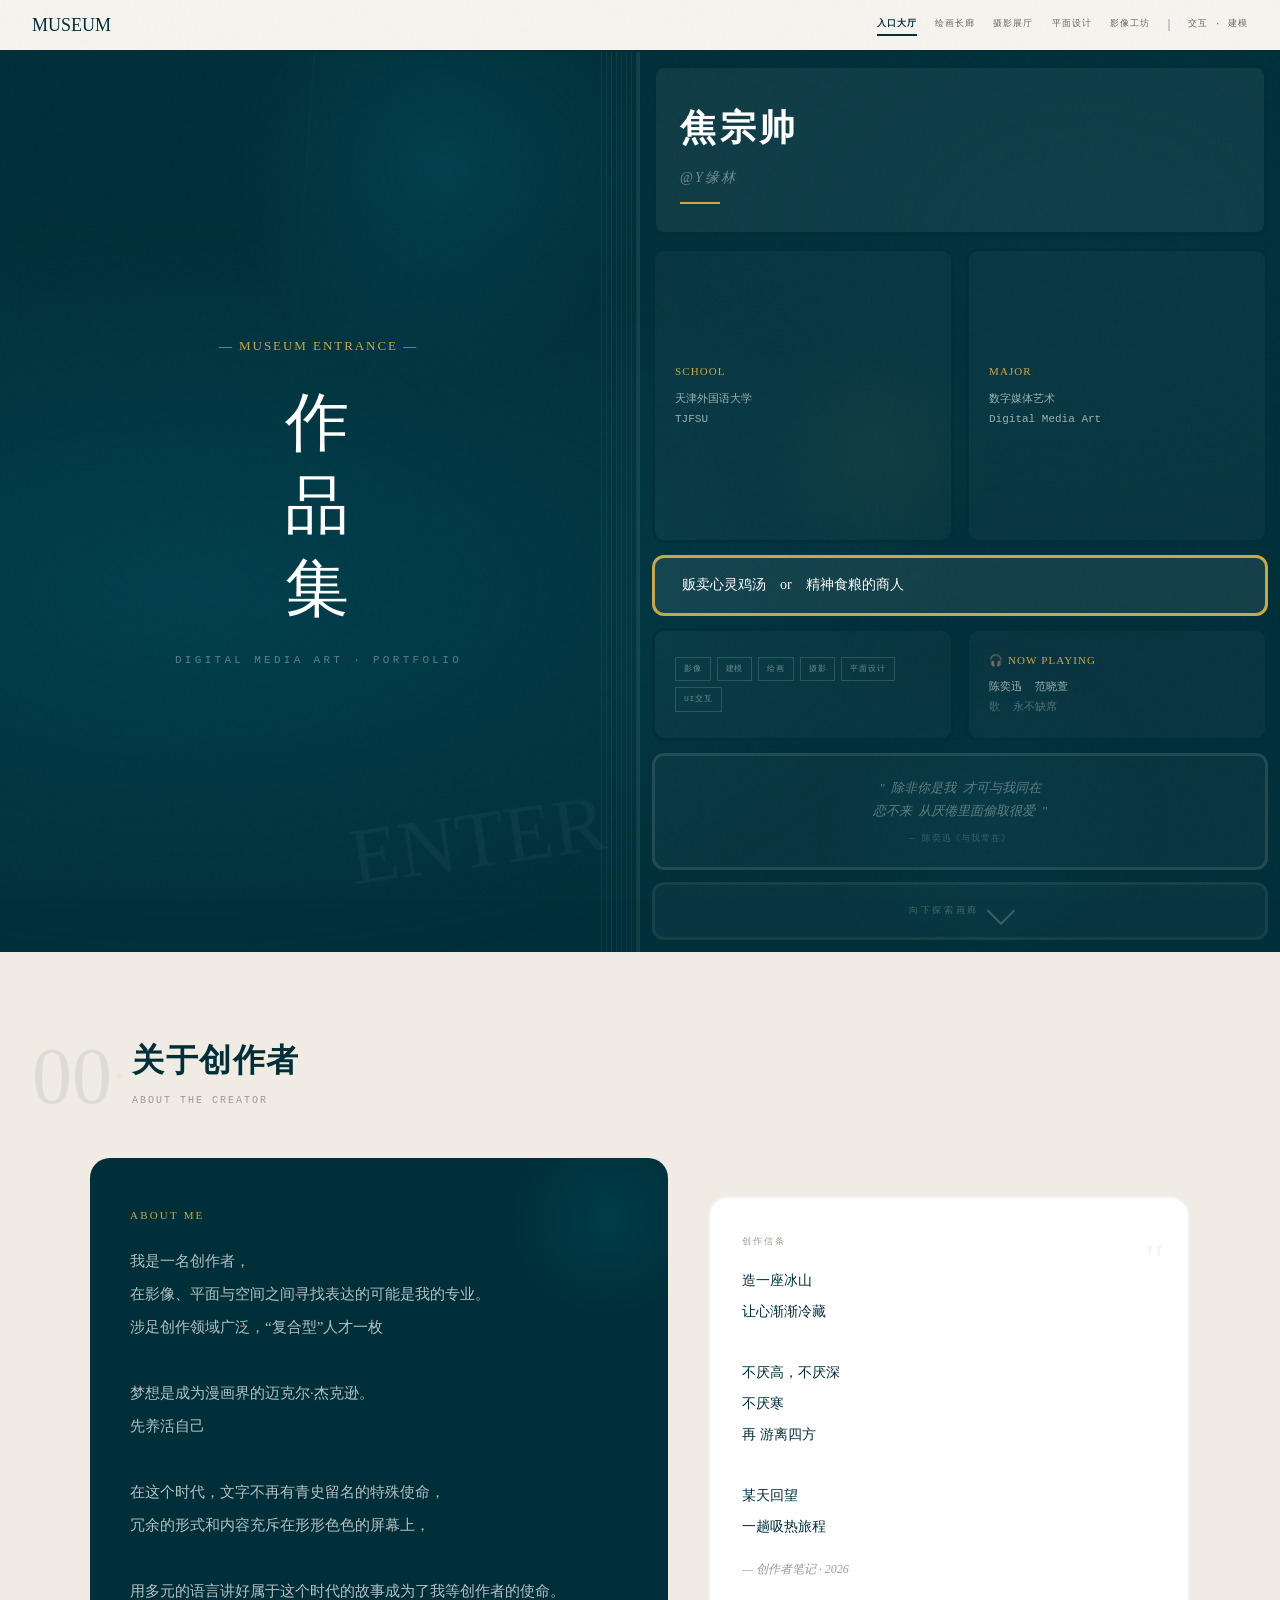
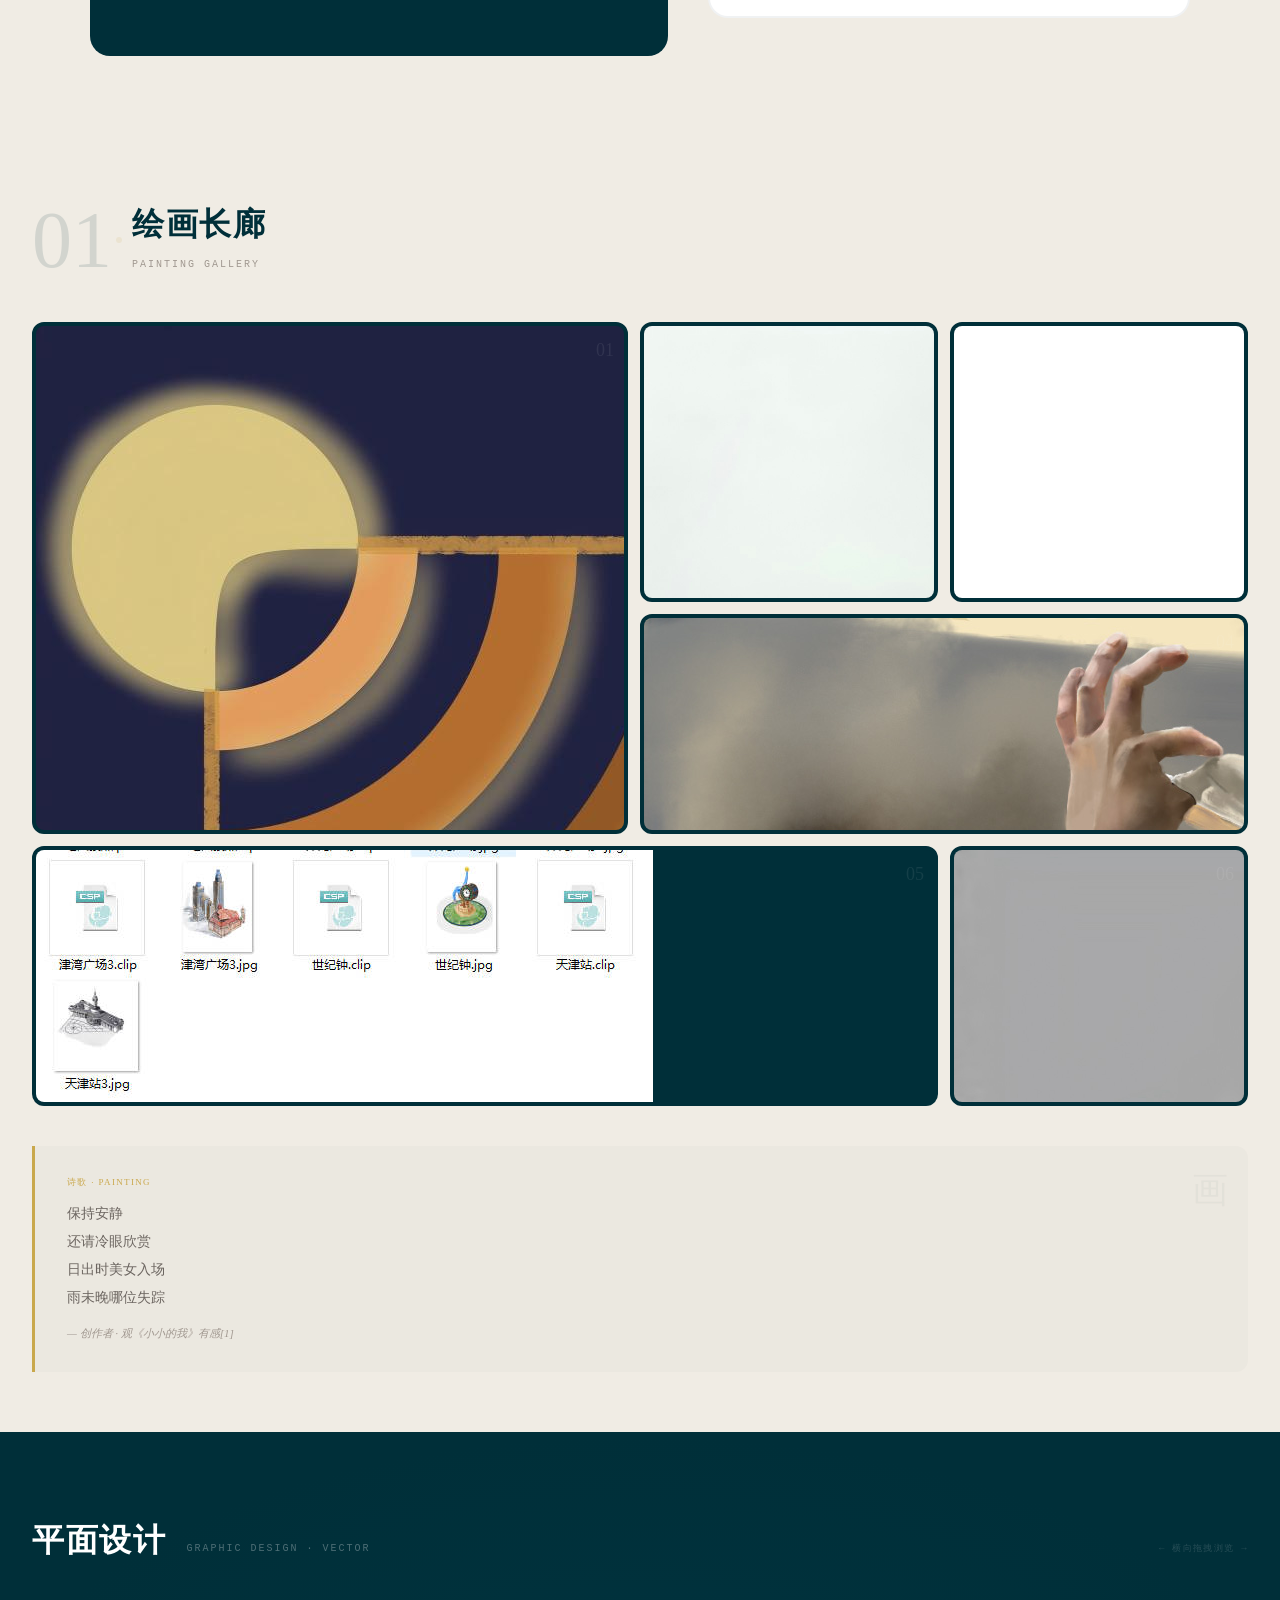
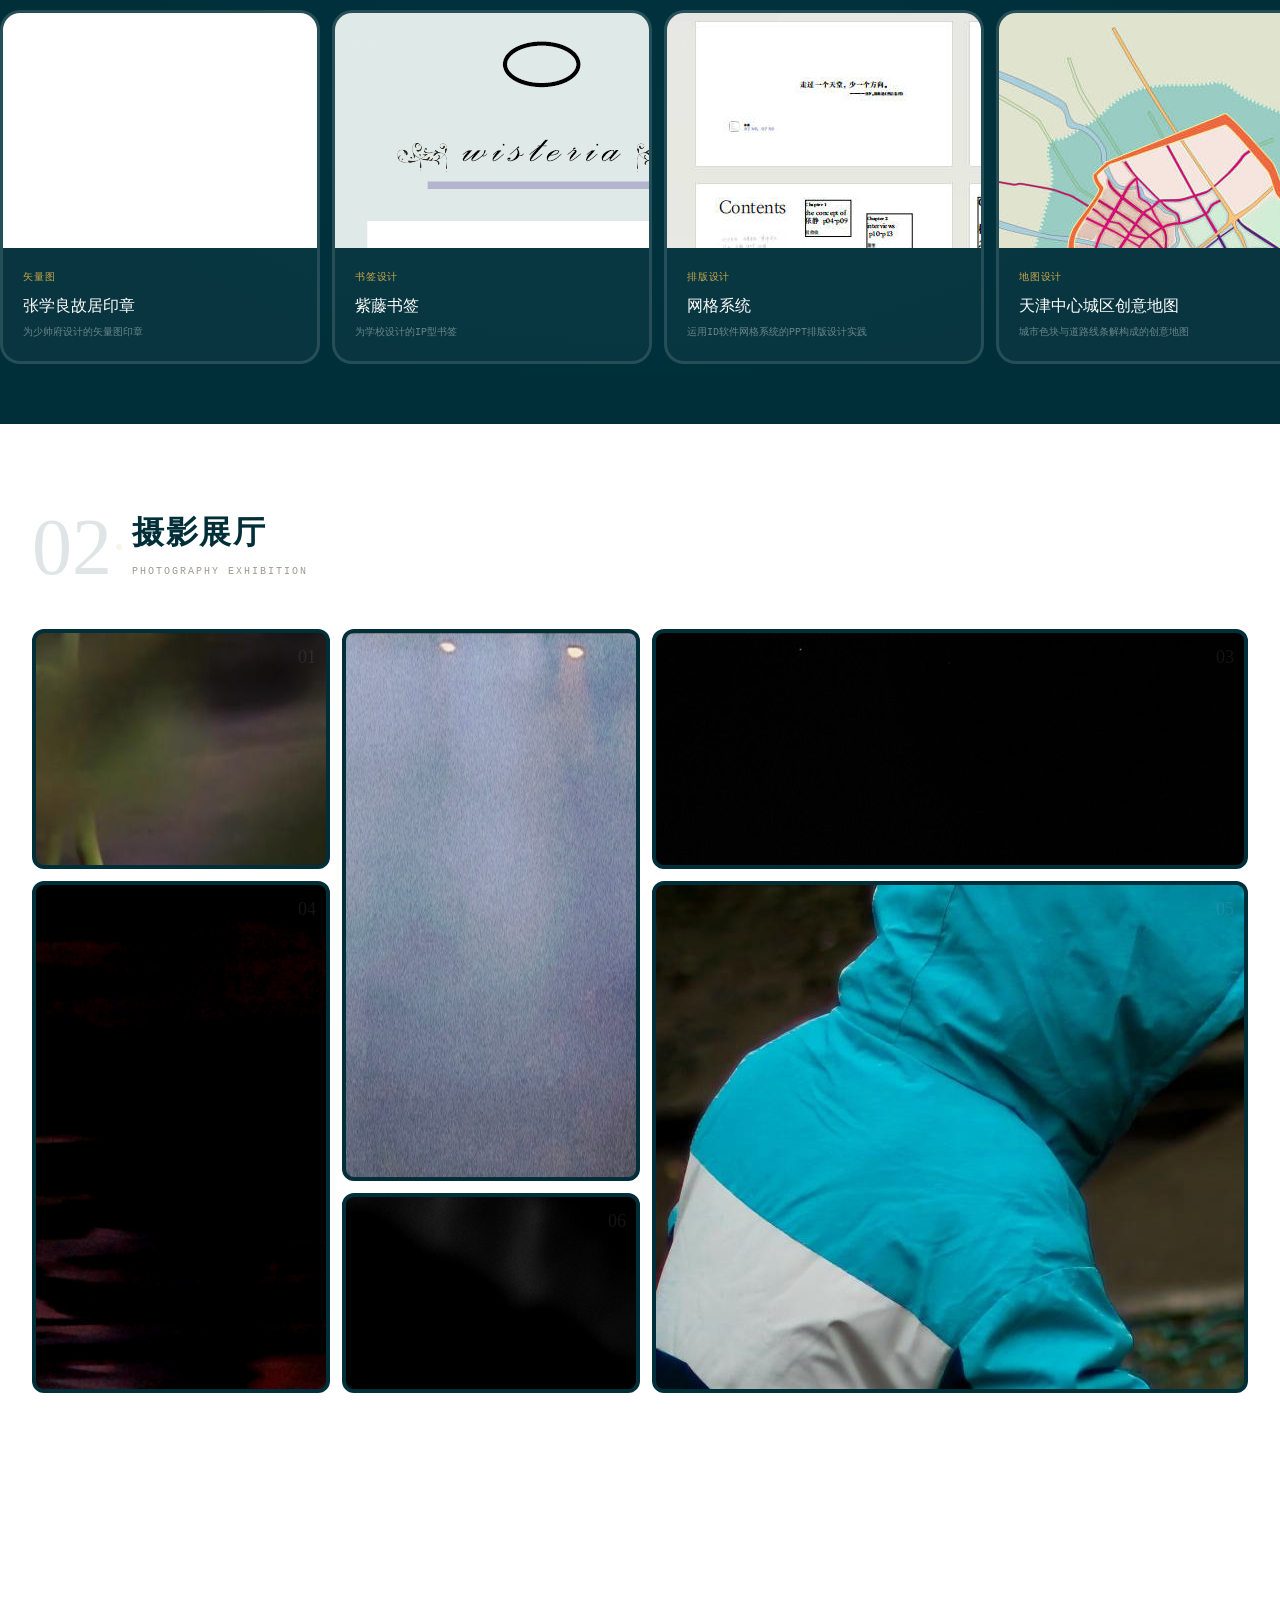
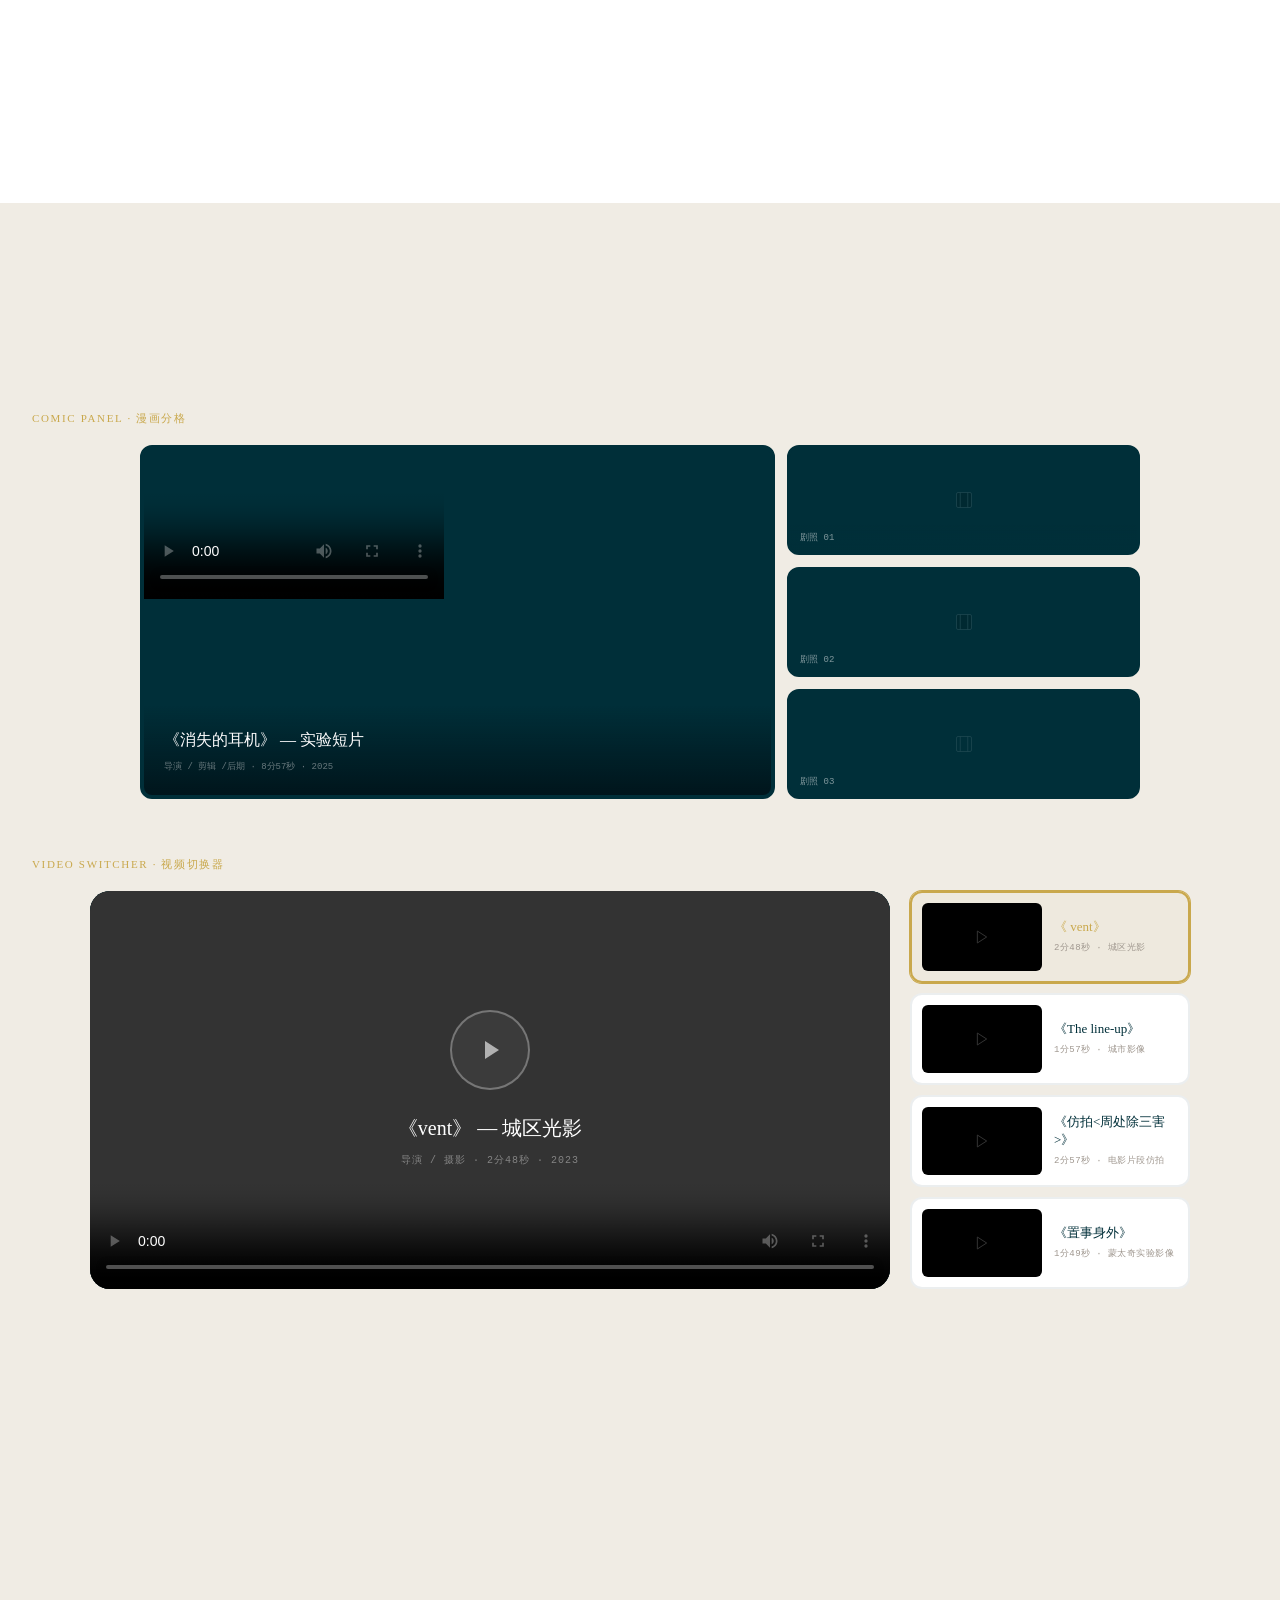
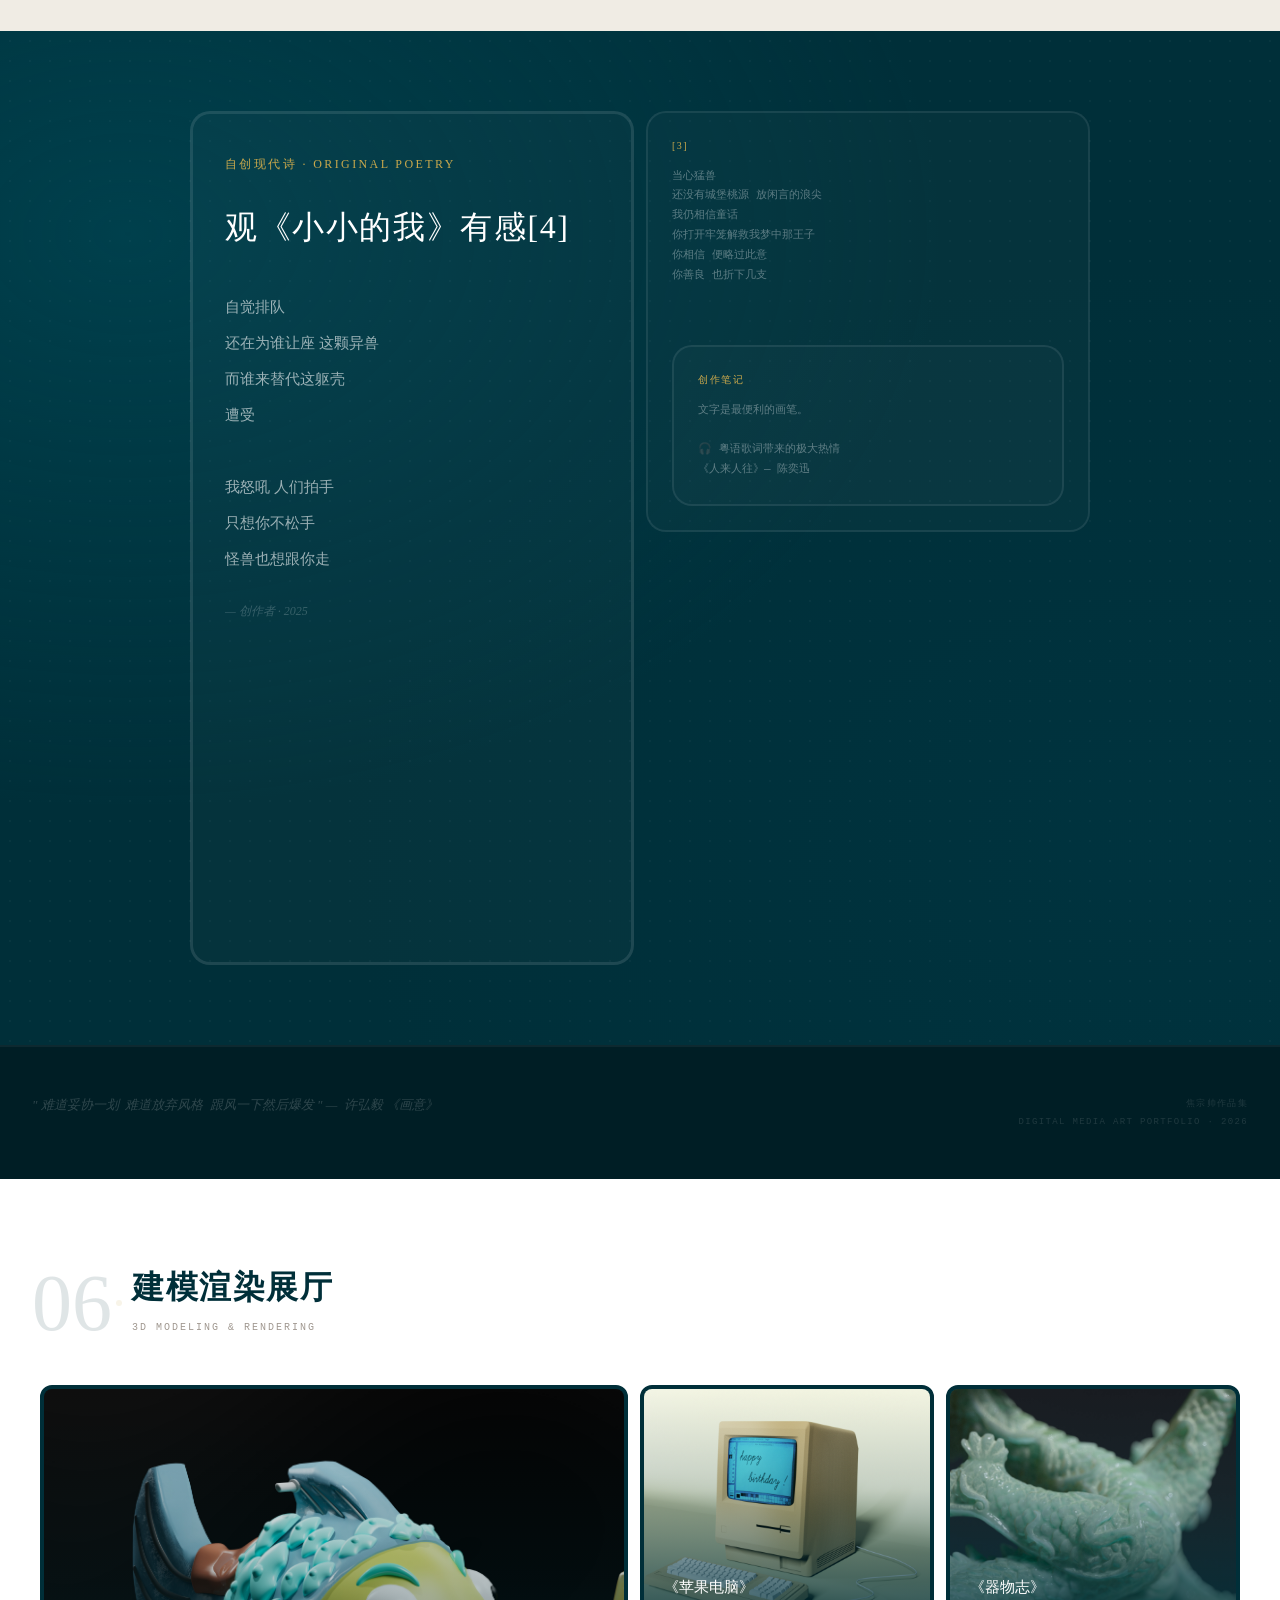
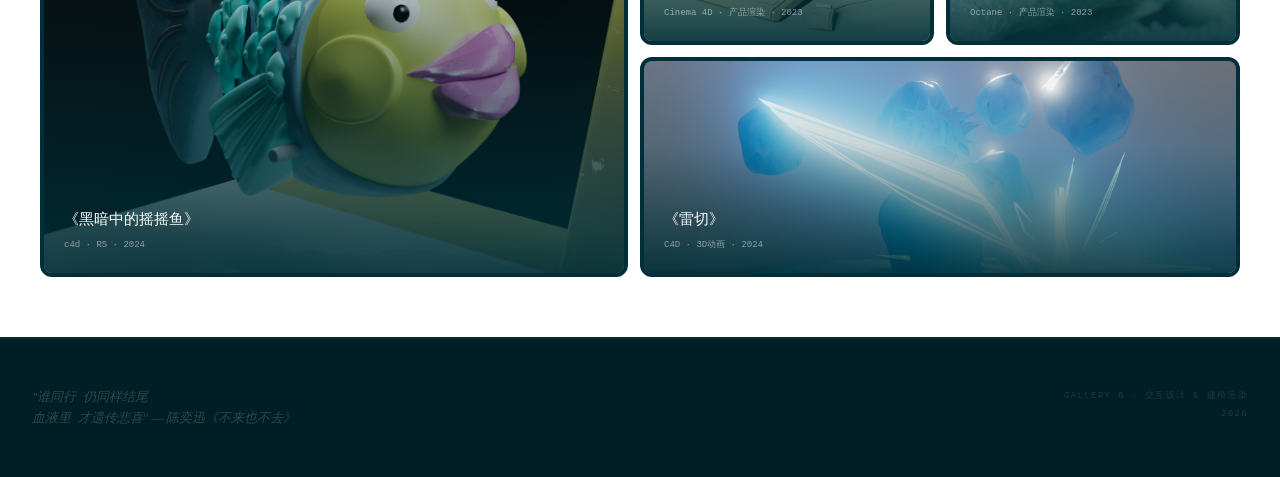
==== commit 7a187ec8: "Update index.html" ====
--- a/Portfolio/index.html
+++ b/Portfolio/index.html
@@ -3,11 +3,11 @@
 <html lang="zh-CN"><head><meta http-equiv="Content-Type" content="text/html; charset=UTF-8">
     
     <meta name="viewport" content="width=device-width, initial-scale=1.0">
-    <title>数字媒体艺术 · 作品集</title>
-    <link rel="stylesheet" href="./数字媒体艺术 · 作品集_files/素材调整.css">
+    <title>缘林 · 作品集</title>
+    <link rel="stylesheet" href="https://github.com/yuanlin-ef/Portfolio.github.io/blob/main/Portfolio/数字媒体艺术 · 作品集_files/素材调整.css">
     <link rel="preconnect" href="https://fonts.googleapis.com/">
     <link rel="preconnect" href="https://fonts.gstatic.com/" crossorigin="">
-    <link href="./数字媒体艺术 · 作品集_files/css2" rel="stylesheet">
+    <link href="https://github.com/yuanlin-ef/Portfolio.github.io/blob/main/Portfolio/数字媒体艺术 · 作品集_files/css2" rel="stylesheet">
     <style>
         *,
         *::before,
@@ -3166,4 +3166,4 @@
     </script>
 
 
-</body></html>+</body></html>
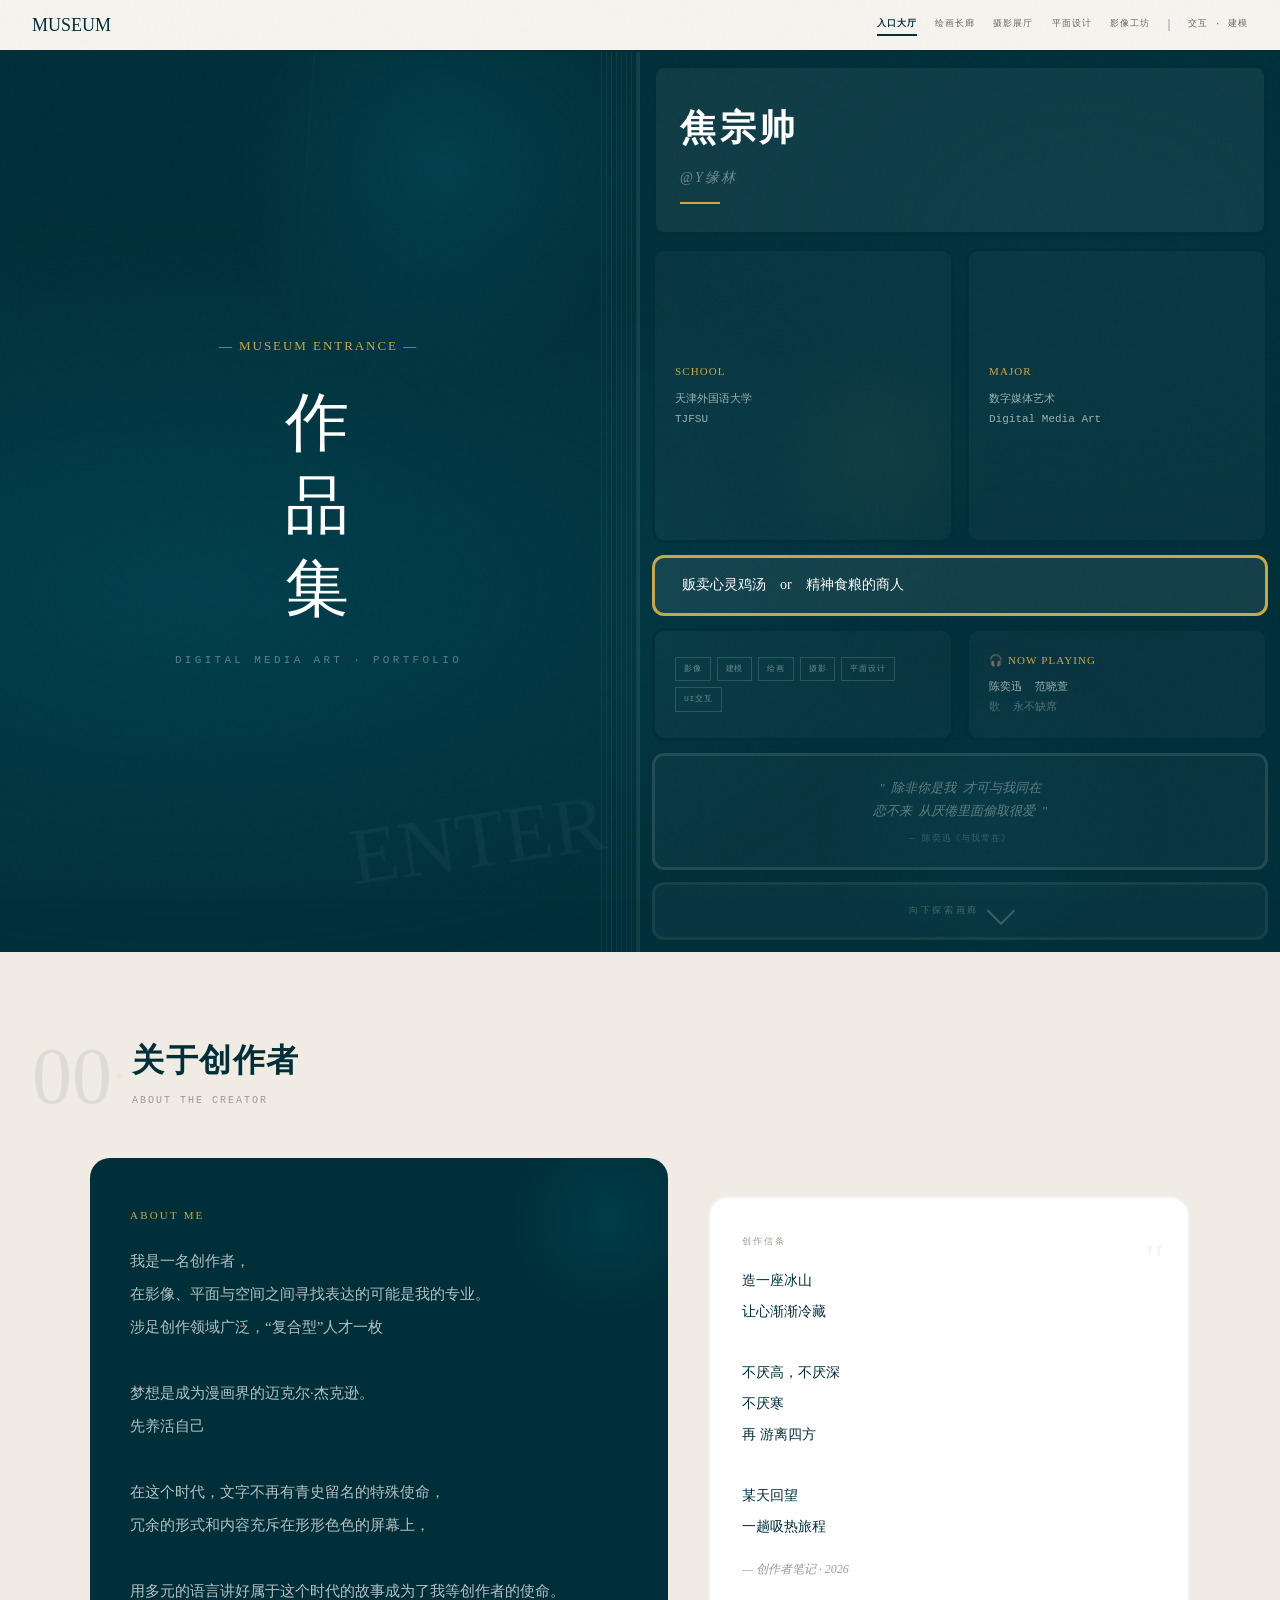
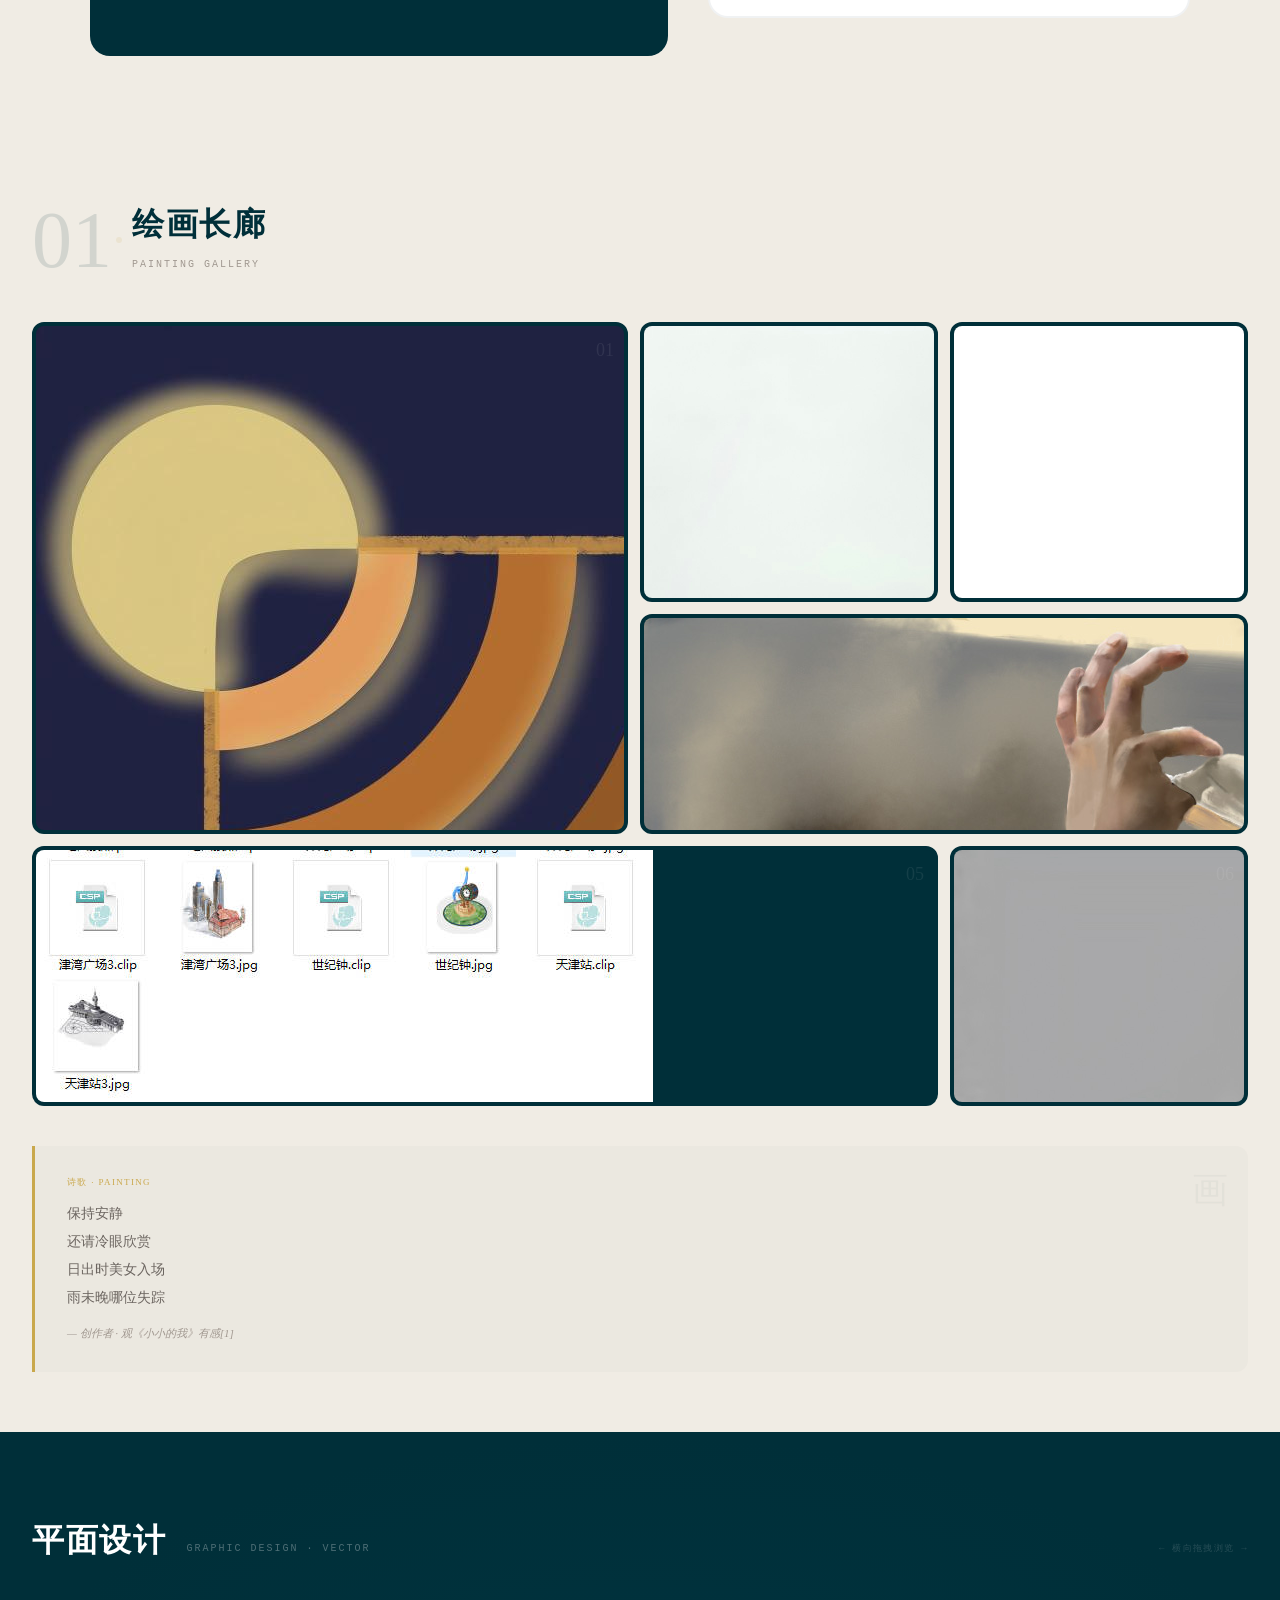
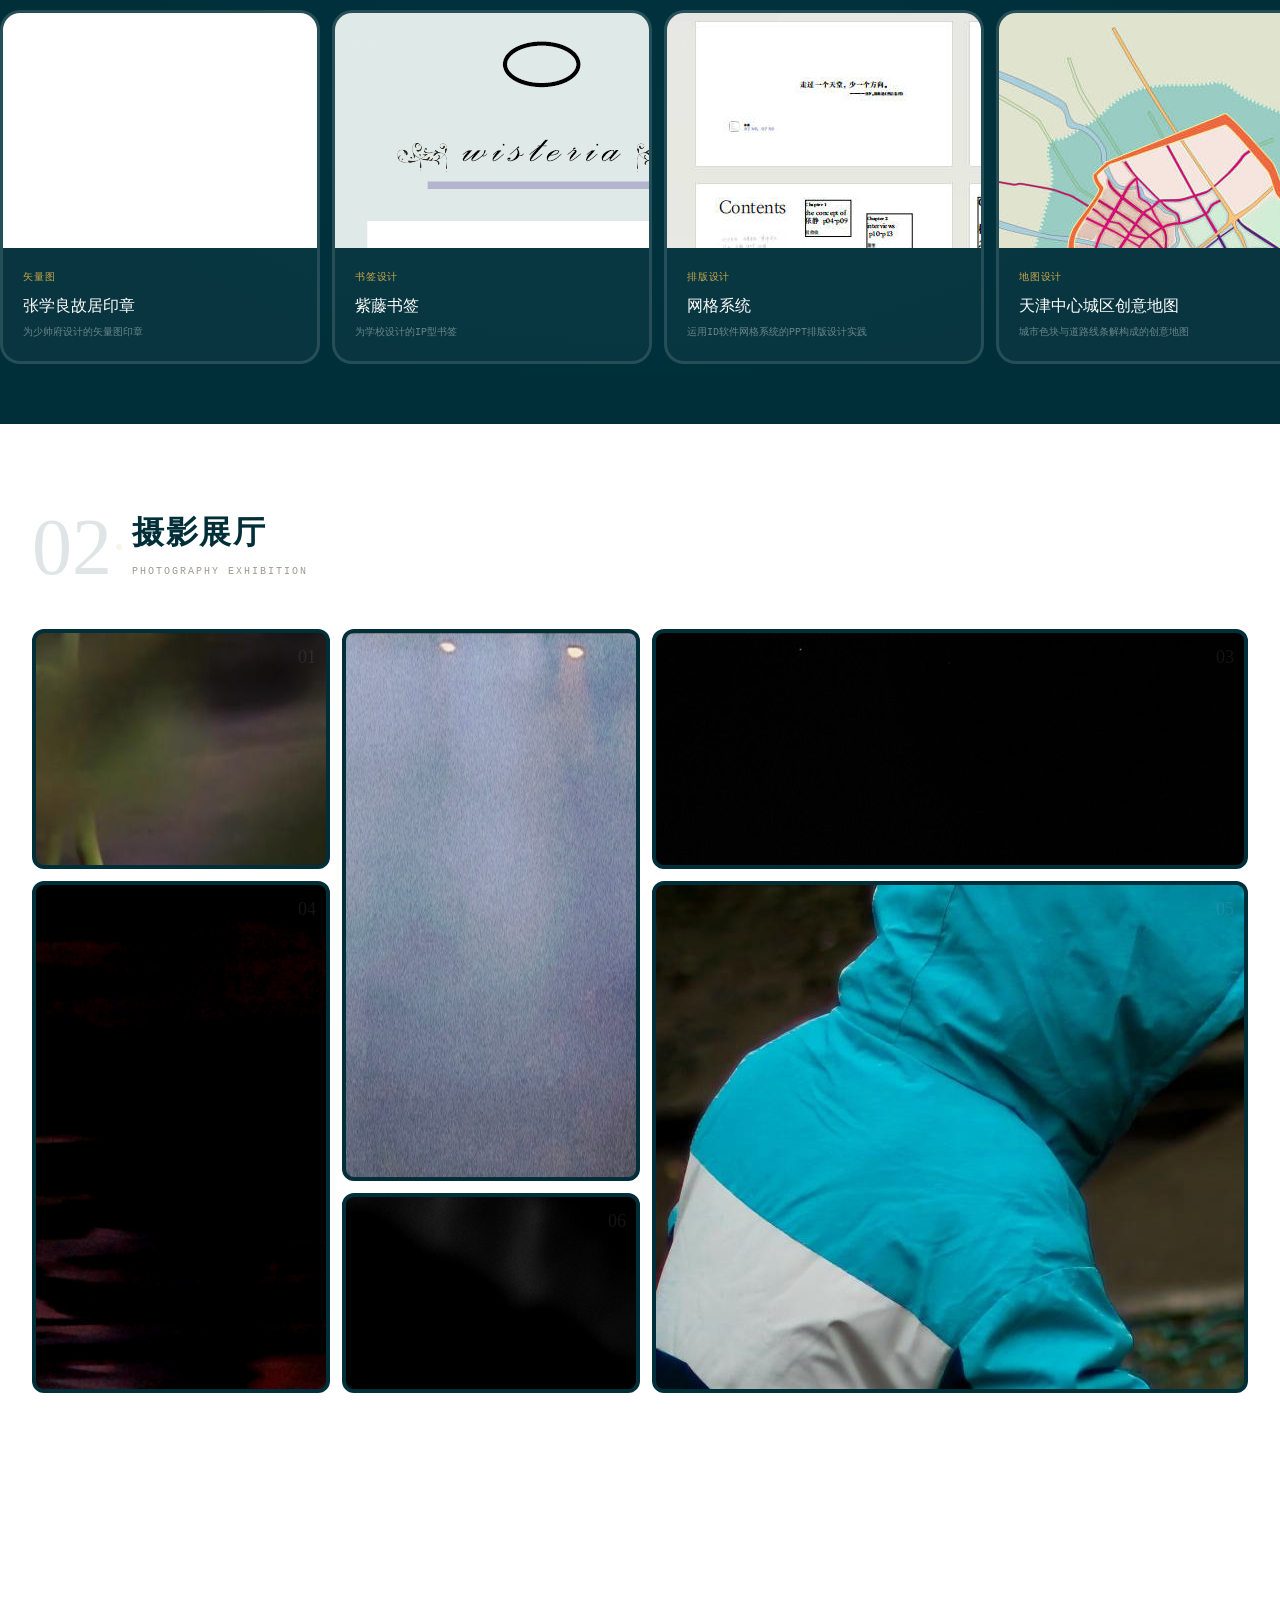
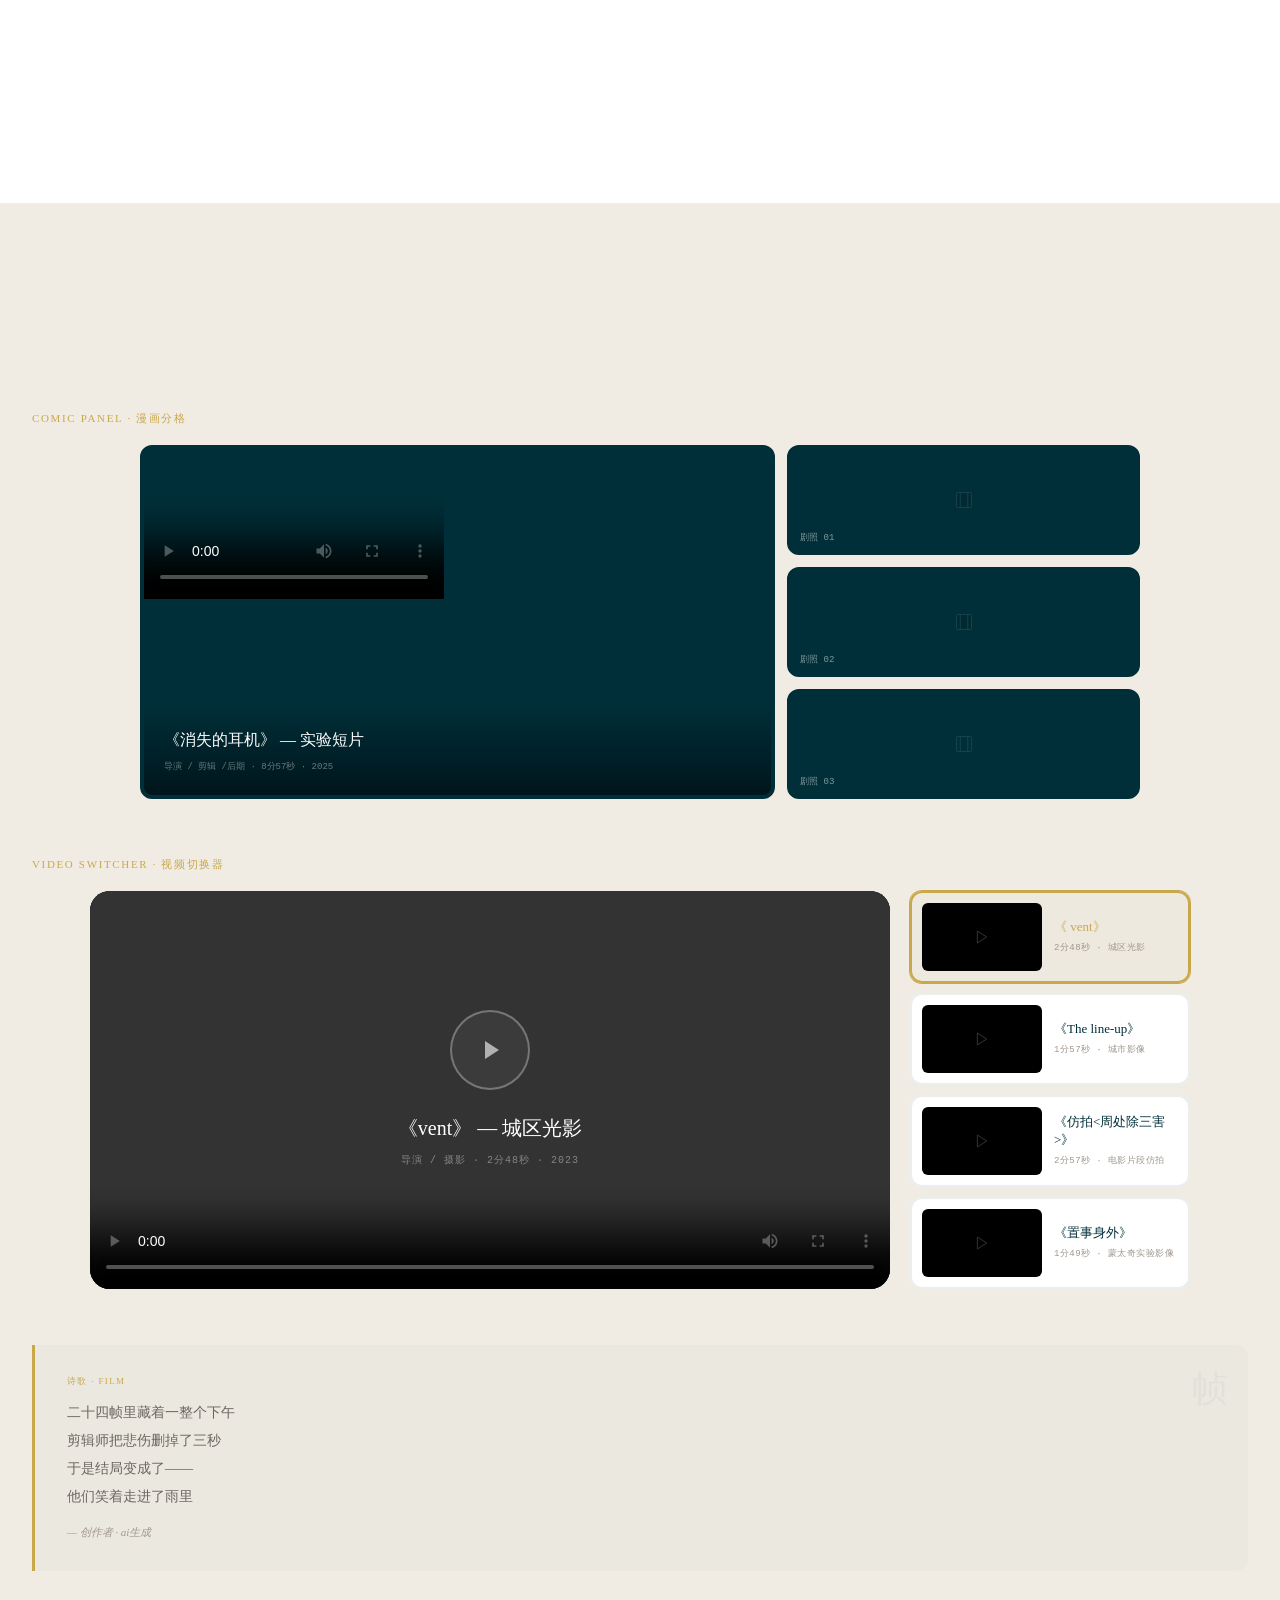
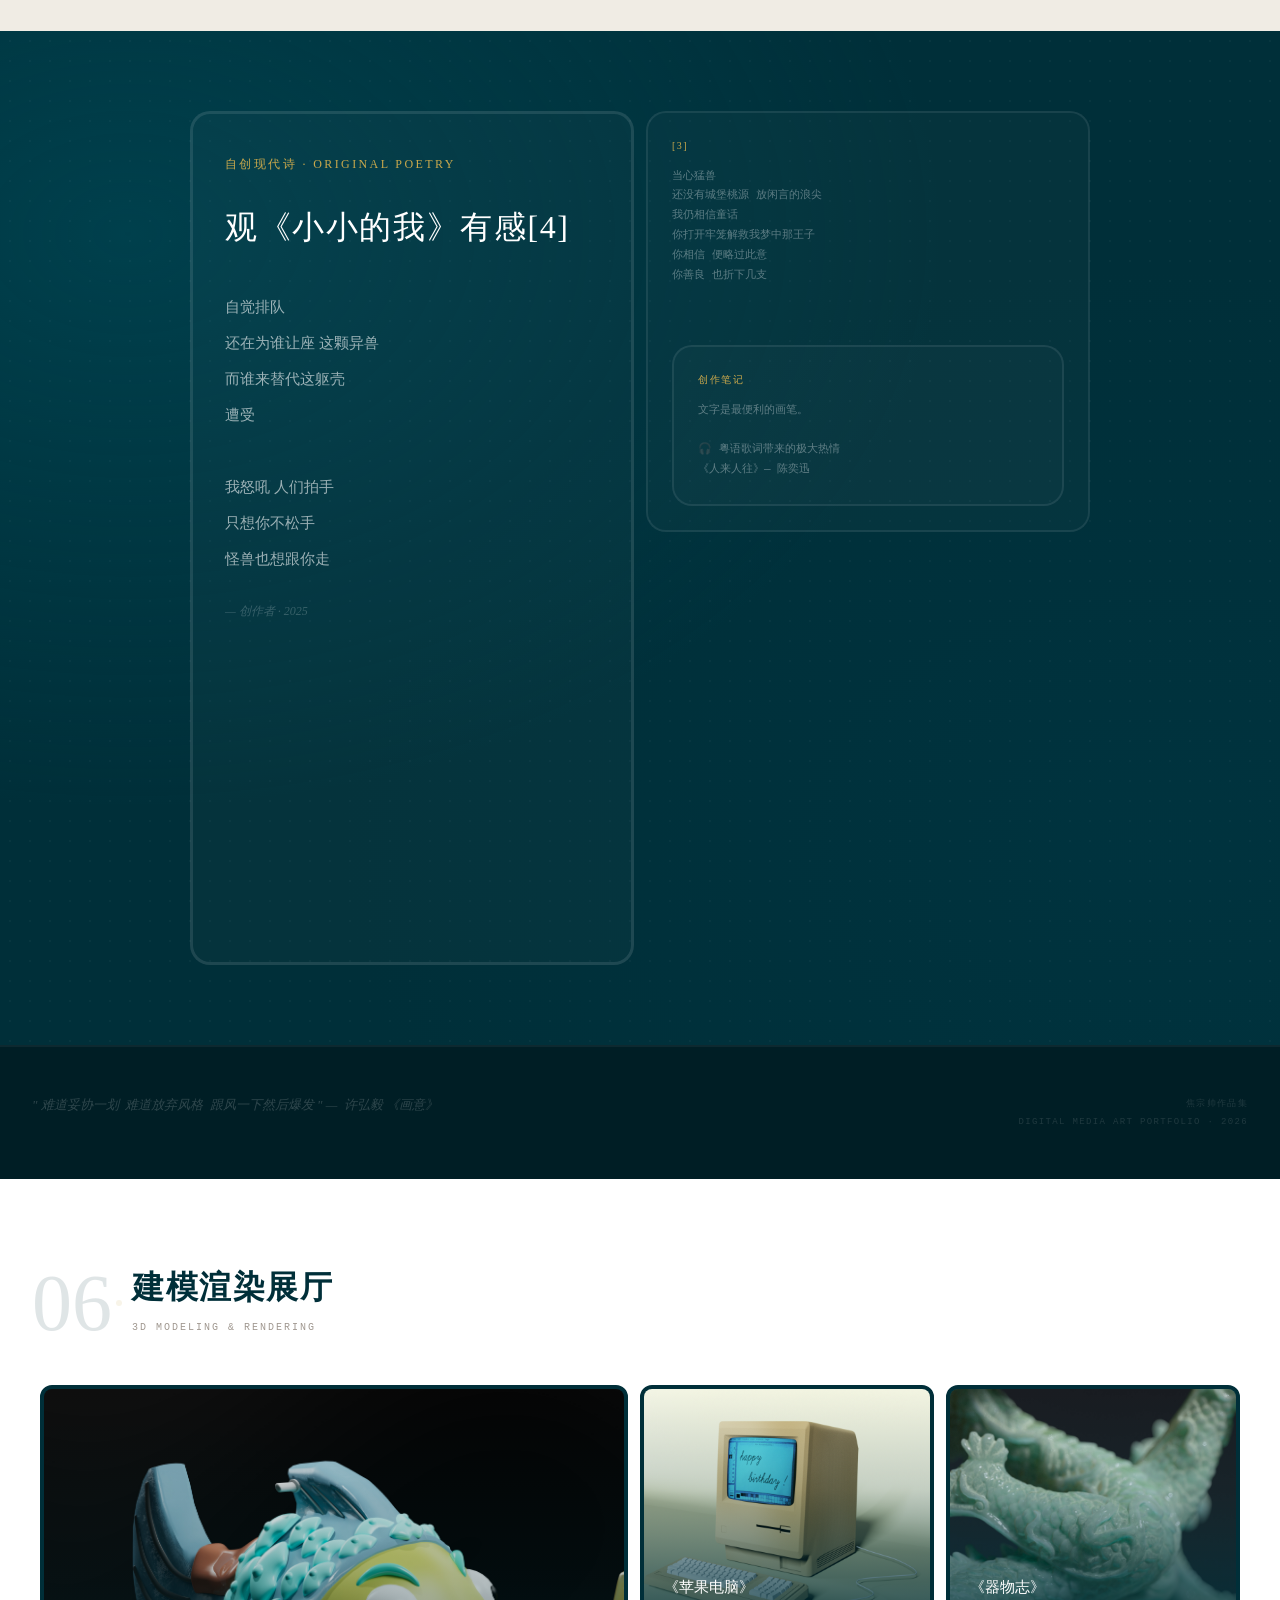
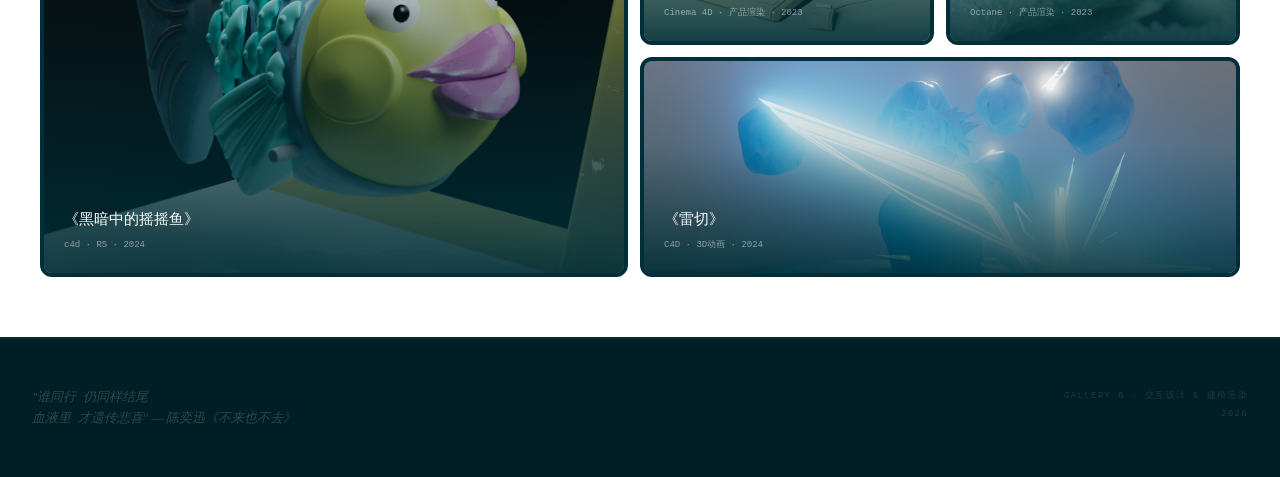
==== commit f8a0e5c8: "Update index.html" ====
--- a/Portfolio/index.html
+++ b/Portfolio/index.html
@@ -2470,21 +2470,21 @@
                 <div class="section-line"></div>
             </div>
             <div class="manga-grid grid-painting">
-                <div class="manga-panel p1" onclick="openPopup({tag:&#39;数字绘画&#39;,title:&#39;《枝网》&#39;,meta:&#39;Digital Painting · 2025&#39;,desc:&#39;这幅作品探索科技与自然的共生关系。通过抽象的造型与强烈的色彩，呈现出钢筋水泥间生命力的顽强迸发。&#39;,img:&#39;./插画/枝网1.jpg&#39;,bg:&#39;linear-gradient(135deg,#002f39,#005a6e)&#39;})">
+                <div class="manga-panel p1" onclick="openPopup({tag:&#39;数字绘画&#39;,title:&#39;《枝网》&#39;,meta:&#39;Digital Painting · 2025&#39;,desc:&#39;这幅作品探索科技与自然的共生关系。通过抽象的造型与强烈的色彩，呈现出钢筋水泥间生命力的顽强迸发。&#39;,img:&#39;./数字媒体艺术 · 作品集_files/枝网1.jpg&#39;,bg:&#39;linear-gradient(135deg,#002f39,#005a6e)&#39;})">
                     <div class="panel-bg" style="object-fit: cover"><img src="./数字媒体艺术 · 作品集_files/枝网1.jpg" alt=""></div><span class="panel-tag-num">01</span>
                     <div class="panel-overlay">
                         <h3>《枝网》</h3>
                         <p>数字绘画 · 2025</p>
                     </div>
                 </div>
-                <div class="manga-panel p2" onclick="openPopup({tag:&#39;人物插画&#39;,title:&#39;《青衣》&#39;,meta:&#39;Concept Illustration · 2024&#39;,desc:&#39;将音乐频谱可视化为生长的植物，每一段旋律对应一种花的形态。陈奕迅的《Shall We Talk》是这幅画的灵感来源。&#39;,img:&#39;./插画/戏1.png&#39;,bg:&#39;linear-gradient(135deg,#003d4a,#002f39)&#39;})">
+                <div class="manga-panel p2" onclick="openPopup({tag:&#39;人物插画&#39;,title:&#39;《青衣》&#39;,meta:&#39;Concept Illustration · 2024&#39;,desc:&#39;将音乐频谱可视化为生长的植物，每一段旋律对应一种花的形态。陈奕迅的《Shall We Talk》是这幅画的灵感来源。&#39;,img:&#39;./数字媒体艺术 · 作品集_files/戏1.png&#39;,bg:&#39;linear-gradient(135deg,#003d4a,#002f39)&#39;})">
                     <div class="panel-bg" style="object-fit: cover"><img src="./数字媒体艺术 · 作品集_files/戏1.png" alt=""></div><span class="panel-tag-num">02</span>
                     <div class="panel-overlay">
                         <h3>《青衣》</h3>
                         <p>人物插画 · 2024</p>
                     </div>
                 </div>
-                <div class="manga-panel p3" onclick="openPopup({tag:&#39;水彩板绘&#39;,title:&#39;《开始懂了》&#39;,meta:&#39;Mixed Media · 2025&#39;,desc:&#39;孙燕姿专辑《我要的幸福》封面&#39;,img:&#39;./插画/622786328093744765.png&#39;,bg:&#39;linear-gradient(135deg,#0a4a55,#002f39)&#39;})">
+                <div class="manga-panel p3" onclick="openPopup({tag:&#39;水彩板绘&#39;,title:&#39;《开始懂了》&#39;,meta:&#39;Mixed Media · 2025&#39;,desc:&#39;孙燕姿专辑《我要的幸福》封面&#39;,img:&#39;./数字媒体艺术 · 作品集_files/622786328093744765.png&#39;,bg:&#39;linear-gradient(135deg,#0a4a55,#002f39)&#39;})">
                     <div class="panel-bg" style="object-fit: cover"><img src="./数字媒体艺术 · 作品集_files/622786328093744765.png" alt=""></div>
                     <span class="panel-tag-num">03</span>
                     <div class="panel-overlay">
@@ -2492,7 +2492,7 @@
                         <p>水彩板绘 · 2025</p>
                     </div>
                 </div>
-                <div class="manga-panel p4" onclick="openPopup({tag:&#39;数字绘画&#39;,title:&#39;《烟》&#39;,meta:&#39;Acrylic on Canvas · 2023&#39;,desc:&#39;一部电影的一幕&#39;,img:&#39;./插画/y一.jpg&#39;,bg:&#39;linear-gradient(135deg,#002f39,#004a5a)&#39;})">
+                <div class="manga-panel p4" onclick="openPopup({tag:&#39;数字绘画&#39;,title:&#39;《烟》&#39;,meta:&#39;Acrylic on Canvas · 2023&#39;,desc:&#39;一部电影的一幕&#39;,img:&#39;./数字媒体艺术 · 作品集_files/y一.jpg&#39;,bg:&#39;linear-gradient(135deg,#002f39,#004a5a)&#39;})">
                     <div class="panel-bg" style="object-fit: cover"><img src="./数字媒体艺术 · 作品集_files/y一.jpg" alt=""></div><span class="panel-tag-num">04</span>
                     <div class="panel-overlay">
                         <h3>《烟》</h3>
@@ -2506,7 +2506,7 @@
                         <p>数字绘画 · 2025</p>
                     </div>
                 </div>
-                <div class="manga-panel p6" onclick="openPopup({tag:&#39;数字素描&#39;,title:&#39;《king》&#39;,meta:&#39;Watercolor · 2023&#39;,desc:&#39;石膏像&#39;,img:&#39;./插画/king.png&#39;,bg:&#39;linear-gradient(135deg,#002f39,#003d4a)&#39;})">
+                <div class="manga-panel p6" onclick="openPopup({tag:&#39;数字素描&#39;,title:&#39;《king》&#39;,meta:&#39;Watercolor · 2023&#39;,desc:&#39;石膏像&#39;,img:&#39;./数字媒体艺术 · 作品集_files/king.png&#39;,bg:&#39;linear-gradient(135deg,#002f39,#003d4a)&#39;})">
                     <div class="panel-bg" style="object-fit: cover"><img src="./数字媒体艺术 · 作品集_files/king.png" alt=""></div><span class="panel-tag-num">06</span>
                     <div class="panel-overlay">
                         <h3>《king》</h3>
@@ -2533,7 +2533,7 @@
                 <p>Graphic Design · Vector</p><span class="drag-hint">← 横向拖拽浏览 →</span>
             </div>
             <div class="h-scroll-track" id="designTrack" style="cursor: grab;">
-                <div class="h-card" onclick="openPopup({tag:&#39; 矢量图&#39;,title:&#39;张学良故居印章&#39;,meta:&#39;Vector · 2024&#39;,desc:&#39;为少帅府设计的矢量图印章。&#39;,poem:&#39;&lt;span&gt;历史的建筑&lt;/span&gt;&lt;span&gt;故事的演绎&lt;/span&gt;&#39;,img:&#39;./设计/少帅府1_画板 1.jpg&#39;,bg:&#39;linear-gradient(135deg,#0a4a55,#002f39)&#39;})">
+                <div class="h-card" onclick="openPopup({tag:&#39; 矢量图&#39;,title:&#39;张学良故居印章&#39;,meta:&#39;Vector · 2024&#39;,desc:&#39;为少帅府设计的矢量图印章。&#39;,poem:&#39;&lt;span&gt;历史的建筑&lt;/span&gt;&lt;span&gt;故事的演绎&lt;/span&gt;&#39;,img:&#39;./数字媒体艺术 · 作品集_files/少帅府1_画板 1.jpg&#39;,bg:&#39;linear-gradient(135deg,#0a4a55,#002f39)&#39;})">
                     <div class="h-card-num">01</div>
                     <div class="h-card-visual">
                         <div class="h-bg" style="background:linear-gradient(135deg,#0a4a55,#002f39)"><img src="./数字媒体艺术 · 作品集_files/少帅府1_画板 1.jpg" alt=""></div>
@@ -2544,7 +2544,7 @@
                         <p>为少帅府设计的矢量图印章</p>
                     </div>
                 </div>
-                <div class="h-card" onclick="openPopup({tag:&#39;书签设计&#39;,title:&#39;紫藤书签&#39;,meta:&#39;Poster Design · 2024&#39;,desc:&#39;为学校设计的IP型书签。&#39;,poem:&#39;&lt;span&gt;紫藤花开&lt;/span&gt;&lt;span&gt;母校天外&lt;/span&gt;&#39;,img:&#39;./设计/紫藤书签.png&#39;,bg:&#39;linear-gradient(135deg,#002f39,#0d5560)&#39;})">
+                <div class="h-card" onclick="openPopup({tag:&#39;书签设计&#39;,title:&#39;紫藤书签&#39;,meta:&#39;Poster Design · 2024&#39;,desc:&#39;为学校设计的IP型书签。&#39;,poem:&#39;&lt;span&gt;紫藤花开&lt;/span&gt;&lt;span&gt;母校天外&lt;/span&gt;&#39;,img:&#39;./数字媒体艺术 · 作品集_files/紫藤书签.png&#39;,bg:&#39;linear-gradient(135deg,#002f39,#0d5560)&#39;})">
                     <div class="h-card-num">02</div>
                     <div class="h-card-visual">
                         <div class="h-bg" style="background:linear-gradient(135deg,#002f39,#0d5560)"><img src="./数字媒体艺术 · 作品集_files/紫藤书签.png" alt=""></div>
@@ -2555,7 +2555,7 @@
                         <p>为学校设计的IP型书签</p>
                     </div>
                 </div>
-                <div class="h-card" onclick="openPopup({tag:&#39;排版设计&#39;,title:&#39;网格系统&#39;,meta:&#39;Grid Systems Design · 2024&#39;,desc:&#39;运用ID软件网格系统的PPT排版设计实践。&lt;详见交互设计&gt;&#39;,poem:&#39;&lt;span&gt;汉字是最美的字&lt;/span&gt;&lt;span&gt;不是夹带点儿英文设计就高级了&lt;/span&gt;&#39;,img:&#39;./插画/Snipaste_2026-03-23_19-40-17.jpg&#39;,bg:&#39;linear-gradient(135deg,#0a4a55,#003d4a)&#39;})">
+                <div class="h-card" onclick="openPopup({tag:&#39;排版设计&#39;,title:&#39;网格系统&#39;,meta:&#39;Grid Systems Design · 2024&#39;,desc:&#39;运用ID软件网格系统的PPT排版设计实践。&lt;详见交互设计&gt;&#39;,poem:&#39;&lt;span&gt;汉字是最美的字&lt;/span&gt;&lt;span&gt;不是夹带点儿英文设计就高级了&lt;/span&gt;&#39;,img:&#39;./数字媒体艺术 · 作品集_files/Snipaste_2026-03-23_19-40-17.jpg&#39;,bg:&#39;linear-gradient(135deg,#0a4a55,#003d4a)&#39;})">
                     <div class="h-card-num">03</div>
                     <div class="h-card-visual">
                         <div class="h-bg" style="background:linear-gradient(135deg,#0a4a55,#003d4a)"><img src="./数字媒体艺术 · 作品集_files/Snipaste_2026-03-23_19-40-17.jpg" alt=""></div>
@@ -2566,7 +2566,7 @@
                         <p>运用ID软件网格系统的PPT排版设计实践</p>
                     </div>
                 </div>
-                <div class="h-card" onclick="openPopup({tag:&#39;地图设计&#39;,title:&#39;天津中心城区创意地图&#39;,meta:&#39;Map Design · 2025&#39;,desc:&#39;城市色块与道路线条解构成的创意地图。&#39;,poem:&#39;&lt;span&gt;点线面&lt;/span&gt;&lt;span&gt;一幅地图&lt;/span&gt;&#39;,img:&#39;./插画/Snipaste_2026-03-21_03-05-03.jpg&#39;,bg:&#39;linear-gradient(135deg,#002f39,#0a4a55)&#39;})">
+                <div class="h-card" onclick="openPopup({tag:&#39;地图设计&#39;,title:&#39;天津中心城区创意地图&#39;,meta:&#39;Map Design · 2025&#39;,desc:&#39;城市色块与道路线条解构成的创意地图。&#39;,poem:&#39;&lt;span&gt;点线面&lt;/span&gt;&lt;span&gt;一幅地图&lt;/span&gt;&#39;,img:&#39;./数字媒体艺术 · 作品集_files/Snipaste_2026-03-21_03-05-03.jpg&#39;,bg:&#39;linear-gradient(135deg,#002f39,#0a4a55)&#39;})">
                     <div class="h-card-num">04</div>
                     <div class="h-card-visual">
                         <div class="h-bg" style="background:linear-gradient(135deg,#002f39,#0a4a55)"><img src="./数字媒体艺术 · 作品集_files/Snipaste_2026-03-21_03-05-03.jpg" alt=""></div>
@@ -2577,7 +2577,7 @@
                         <p>城市色块与道路线条解构成的创意地图</p>
                     </div>
                 </div>
-                <div class="h-card" onclick="openPopup({tag:&#39;logo设计&#39;,title:&#39;品牌设计实验&#39;,meta:&#39;VI Design· 2023&#39;,desc:&#39;舞蹈培训公司VI设计实验。&#39;,poem:&#39;&lt;span&gt;莲花裙&lt;/span&gt;&lt;span&gt;在舞动&lt;/span&gt;&#39;,img:&#39;./设计/yichen1(黑白灰_画板 1.jpg&#39;,bg:&#39;linear-gradient(135deg,#0d5560,#002f39)&#39;})">
+                <div class="h-card" onclick="openPopup({tag:&#39;logo设计&#39;,title:&#39;品牌设计实验&#39;,meta:&#39;VI Design· 2023&#39;,desc:&#39;舞蹈培训公司VI设计实验。&#39;,poem:&#39;&lt;span&gt;莲花裙&lt;/span&gt;&lt;span&gt;在舞动&lt;/span&gt;&#39;,img:&#39;./数字媒体艺术 · 作品集_files/yichen1(黑白灰_画板 1.jpg&#39;,bg:&#39;linear-gradient(135deg,#0d5560,#002f39)&#39;})">
                     <div class="h-card-num">05</div>
                     <div class="h-card-visual">
                         <div class="h-bg" style="background:linear-gradient(135deg,#0d5560,#002f39)"><img src="./数字媒体艺术 · 作品集_files/yichen1(黑白灰_画板 1.jpg" alt=""></div>
@@ -2589,7 +2589,7 @@
                     </div>
                 </div>
 
-                <div class="h-card" onclick="openPopup({tag:&#39;素材设计&#39;,title:&#39;矢量图设计素材制作&#39;,meta:&#39;Vector Design · 2023&#39;,desc:&#39;设计素材设计。&#39;,poem:&#39;&lt;span&gt;元素是设计的单位&lt;/span&gt;&lt;span&gt;创意是艺术的单位&lt;/span&gt;&#39;,img:&#39;./设计/shuai [已恢复].png&#39;,bg:&#39;linear-gradient(135deg,#003d4a,#002f39)&#39;})">
+                <div class="h-card" onclick="openPopup({tag:&#39;素材设计&#39;,title:&#39;矢量图设计素材制作&#39;,meta:&#39;Vector Design · 2023&#39;,desc:&#39;设计素材设计。&#39;,poem:&#39;&lt;span&gt;元素是设计的单位&lt;/span&gt;&lt;span&gt;创意是艺术的单位&lt;/span&gt;&#39;,img:&#39;./数字媒体艺术 · 作品集_files/shuai [已恢复].png&#39;,bg:&#39;linear-gradient(135deg,#003d4a,#002f39)&#39;})">
                     <div class="h-card-num">06</div>
                     <div class="h-card-visual">
                         <div class="h-bg" style="background:linear-gradient(135deg,#003d4a,#002f39)"><img src="./数字媒体艺术 · 作品集_files/shuai [已恢复].png" alt=""></div>
@@ -2619,35 +2619,35 @@
                         <p>街头摄影 · 天津 · 2023</p>
                     </div>
                 </div>
-                <div class="manga-panel p2" onclick="openPopup({tag:&#39;演唱会&#39;,title:&#39;《尘大师》&#39;,meta:&#39;Documentary Photography · 2025&#39;,desc:&#39;陈奕迅北京演唱会安可&#39;,img:&#39;./影像/122752934893242754.jpg&#39;,bg:&#39;linear-gradient(135deg,#002f39,#0a4a55)&#39;})">
+                <div class="manga-panel p2" onclick="openPopup({tag:&#39;演唱会&#39;,title:&#39;《尘大师》&#39;,meta:&#39;Documentary Photography · 2025&#39;,desc:&#39;陈奕迅北京演唱会安可&#39;,img:&#39;./数字媒体艺术 · 作品集_files/122752934893242754.jpg&#39;,bg:&#39;linear-gradient(135deg,#002f39,#0a4a55)&#39;})">
                     <div class="panel-bg" style="background:linear-gradient(135deg,#002f39,#0a4a55)"><img src="./数字媒体艺术 · 作品集_files/122752934893242754.jpg" alt=""></div><span class="panel-tag-num">02</span>
                     <div class="panel-overlay">
                         <h3>《尘大师》</h3>
                         <p>演唱会 · 北京 · 2025</p>
                     </div>
                 </div>
-                <div class="manga-panel p3" onclick="openPopup({tag:&#39;自然摄影&#39;,title:&#39;《闪电》&#39;,meta:&#39;Macro Photography · 2024&#39;,img:&#39;./影像/20240721-IMG_7945.jpg&#39;,bg:&#39;linear-gradient(135deg,#2a4a52,#002f39)&#39;})">
+                <div class="manga-panel p3" onclick="openPopup({tag:&#39;自然摄影&#39;,title:&#39;《闪电》&#39;,meta:&#39;Macro Photography · 2024&#39;,img:&#39;./数字媒体艺术 · 作品集_files/20240721-IMG_7945.jpg&#39;,bg:&#39;linear-gradient(135deg,#2a4a52,#002f39)&#39;})">
                     <div class="panel-bg" style="background:linear-gradient(135deg,#2a4a52,#002f39)"><img src="./数字媒体艺术 · 作品集_files/20240721-IMG_7945.jpg" alt=""></div><span class="panel-tag-num">03</span>
                     <div class="panel-overlay">
                         <h3>《闪电》</h3>
                         <p>自然摄影 · 2024</p>
                     </div>
                 </div>
-                <div class="manga-panel p4" onclick="openPopup({tag:&#39;街拍&#39;,title:&#39;《雨后信号》&#39;,meta:&#39;Portrait Photography · 2024&#39;,img:&#39;./影像/IMG_5382-1.jpg&#39;,bg:&#39;linear-gradient(135deg,#002f39,#005a6e)&#39;})">
+                <div class="manga-panel p4" onclick="openPopup({tag:&#39;街拍&#39;,title:&#39;《雨后信号》&#39;,meta:&#39;Portrait Photography · 2024&#39;,img:&#39;./数字媒体艺术 · 作品集_files/IMG_5382-1.jpg&#39;,bg:&#39;linear-gradient(135deg,#002f39,#005a6e)&#39;})">
                     <div class="panel-bg" style="background:linear-gradient(135deg,#002f39,#005a6e)"><img src="./数字媒体艺术 · 作品集_files/IMG_5382-1.jpg" alt=""></div><span class="panel-tag-num">04</span>
                     <div class="panel-overlay">
                         <h3>《雨后信号》</h3>
                         <p>街拍 · 南京 · 2024</p>
                     </div>
                 </div>
-                <div class="manga-panel p5" onclick="openPopup({tag:&#39;风光摄影&#39;,title:&#39;《追鸽子》&#39;,meta:&#39;Landscape Photography · 2024&#39;,img:&#39;./影像/IMG_5983-1.jpg&#39;,bg:&#39;linear-gradient(135deg,#3a5a62,#002f39)&#39;})">
+                <div class="manga-panel p5" onclick="openPopup({tag:&#39;风光摄影&#39;,title:&#39;《追鸽子》&#39;,meta:&#39;Landscape Photography · 2024&#39;,img:&#39;./数字媒体艺术 · 作品集_files/IMG_5983-1.jpg&#39;,bg:&#39;linear-gradient(135deg,#3a5a62,#002f39)&#39;})">
                     <div class="panel-bg" style="background:linear-gradient(135deg,#3a5a62,#002f39)"><img src="./数字媒体艺术 · 作品集_files/IMG_5983-1.jpg" alt=""></div><span class="panel-tag-num">05</span>
                     <div class="panel-overlay">
                         <h3>《追鸽子》</h3>
                         <p>风光摄影 · 2024</p>
                     </div>
                 </div>
-                <div class="manga-panel p6" onclick="openPopup({tag:&#39;黑白摄影&#39;,title:&#39;《巷弄》&#39;,meta:&#39;B&amp;W Photography · 2024&#39;,img:&#39;./影像/IMG_6188-1.jpg&#39;,bg:&#39;linear-gradient(135deg,#003d4a,#001e25)&#39;})">
+                <div class="manga-panel p6" onclick="openPopup({tag:&#39;黑白摄影&#39;,title:&#39;《巷弄》&#39;,meta:&#39;B&amp;W Photography · 2024&#39;,img:&#39;./数字媒体艺术 · 作品集_files/IMG_6188-1.jpg&#39;,bg:&#39;linear-gradient(135deg,#003d4a,#001e25)&#39;})">
                     <div class="panel-bg" style="background:linear-gradient(135deg,#003d4a,#001e25)"><img src="./数字媒体艺术 · 作品集_files/IMG_6188-1.jpg" alt=""></div><span class="panel-tag-num">06</span>
                     <div class="panel-overlay">
                         <h3>《巷弄》</h3>
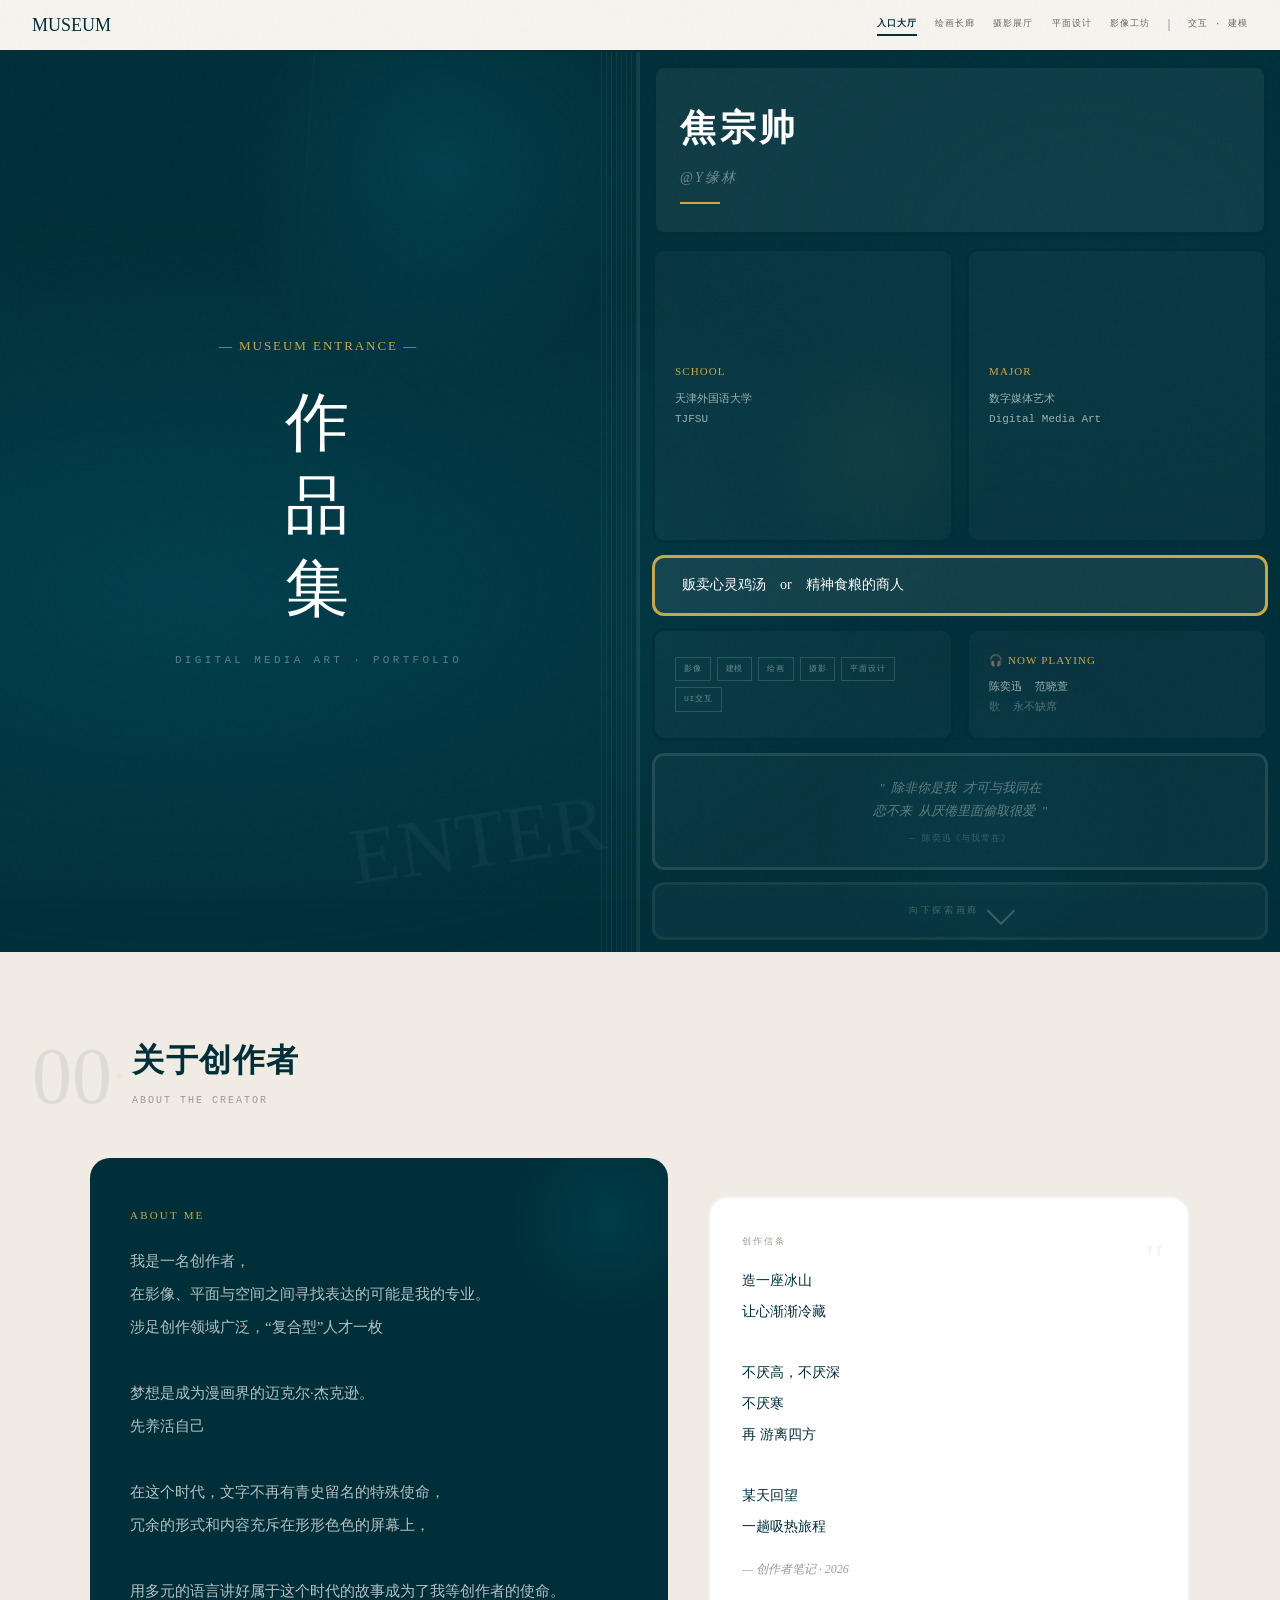
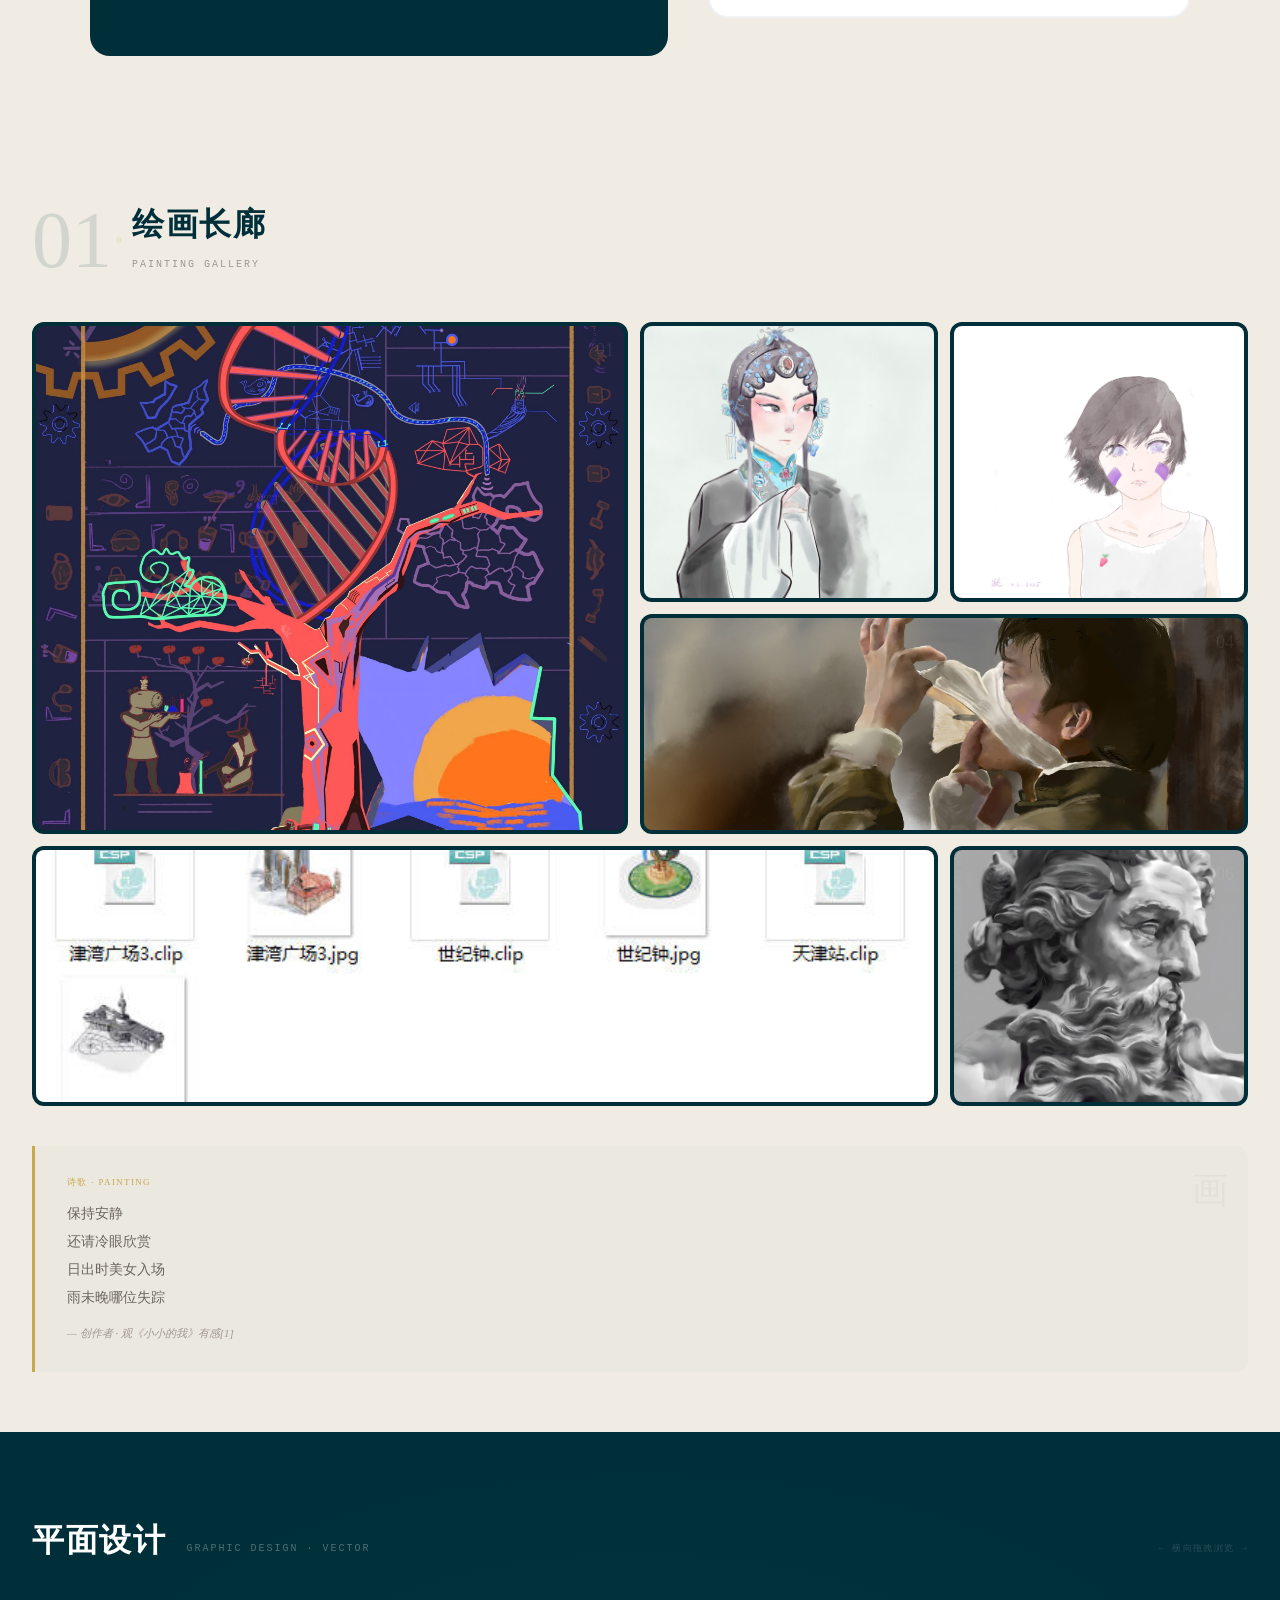
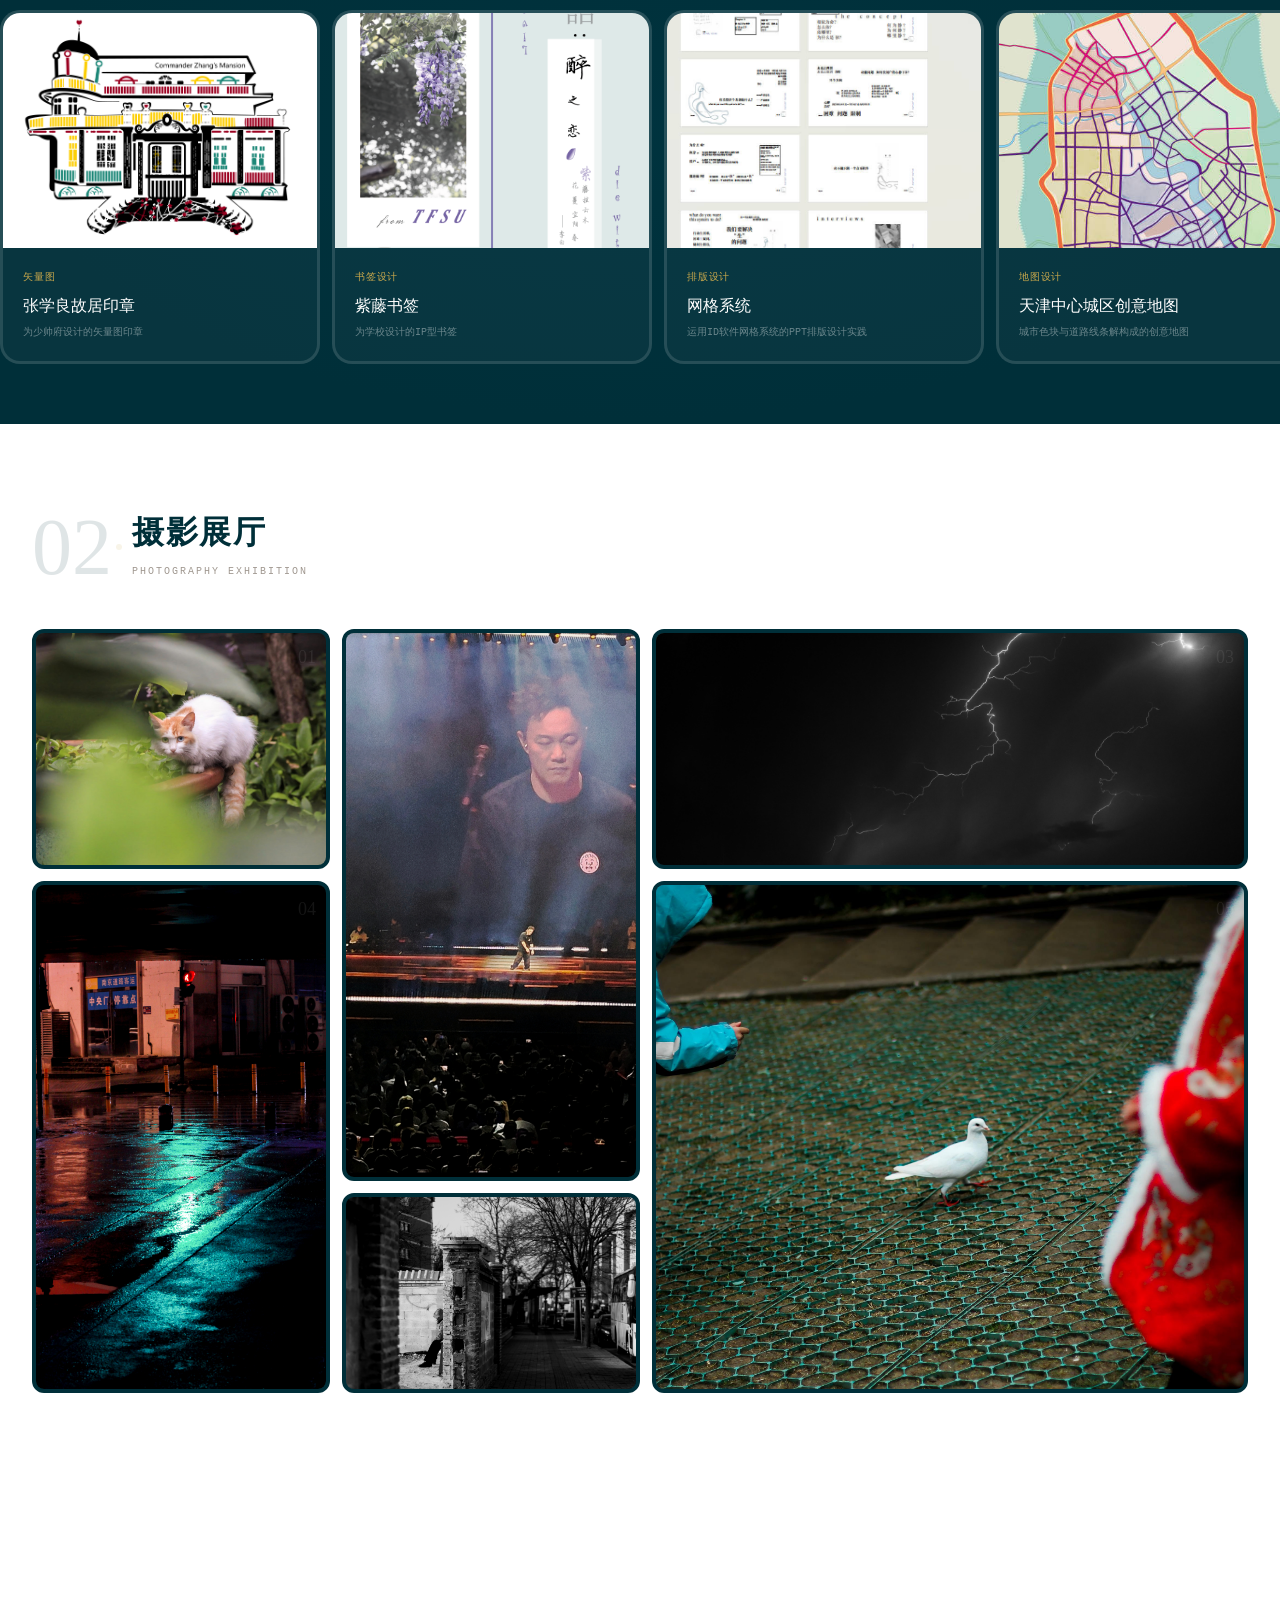
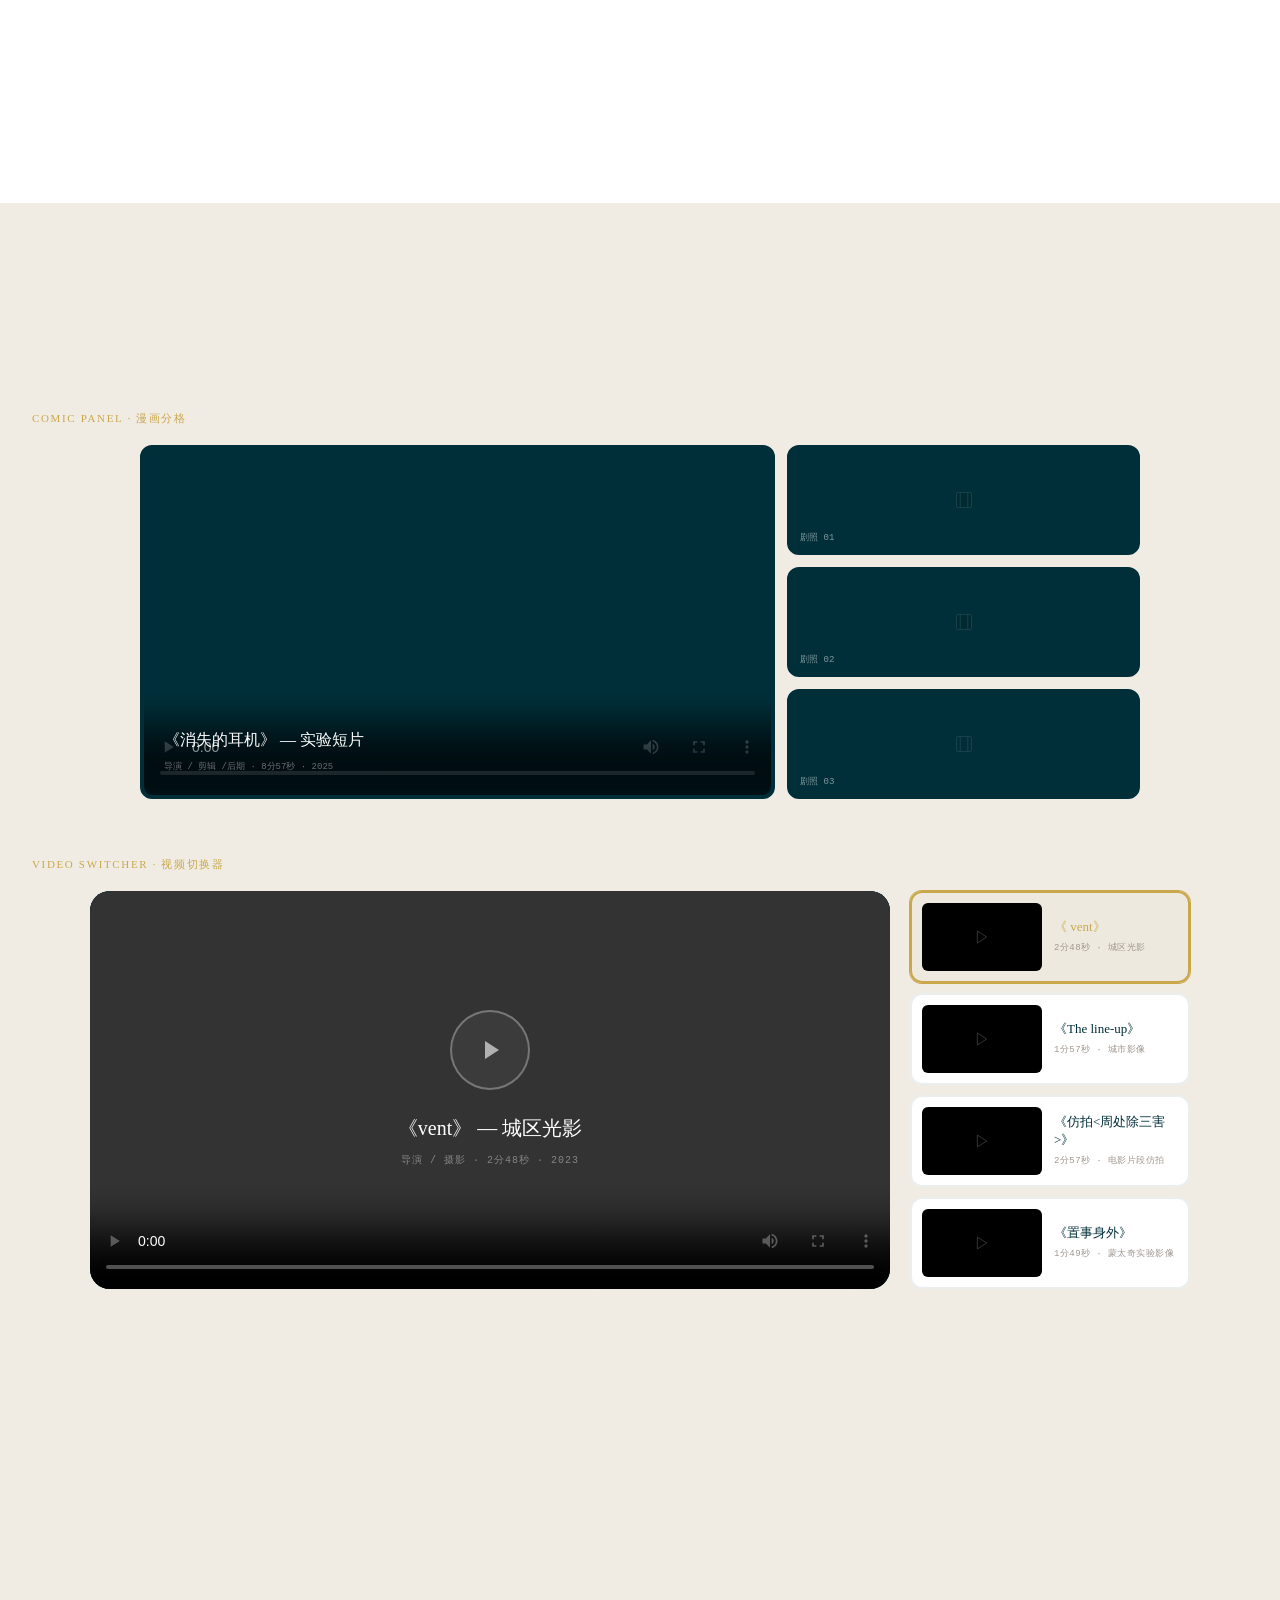
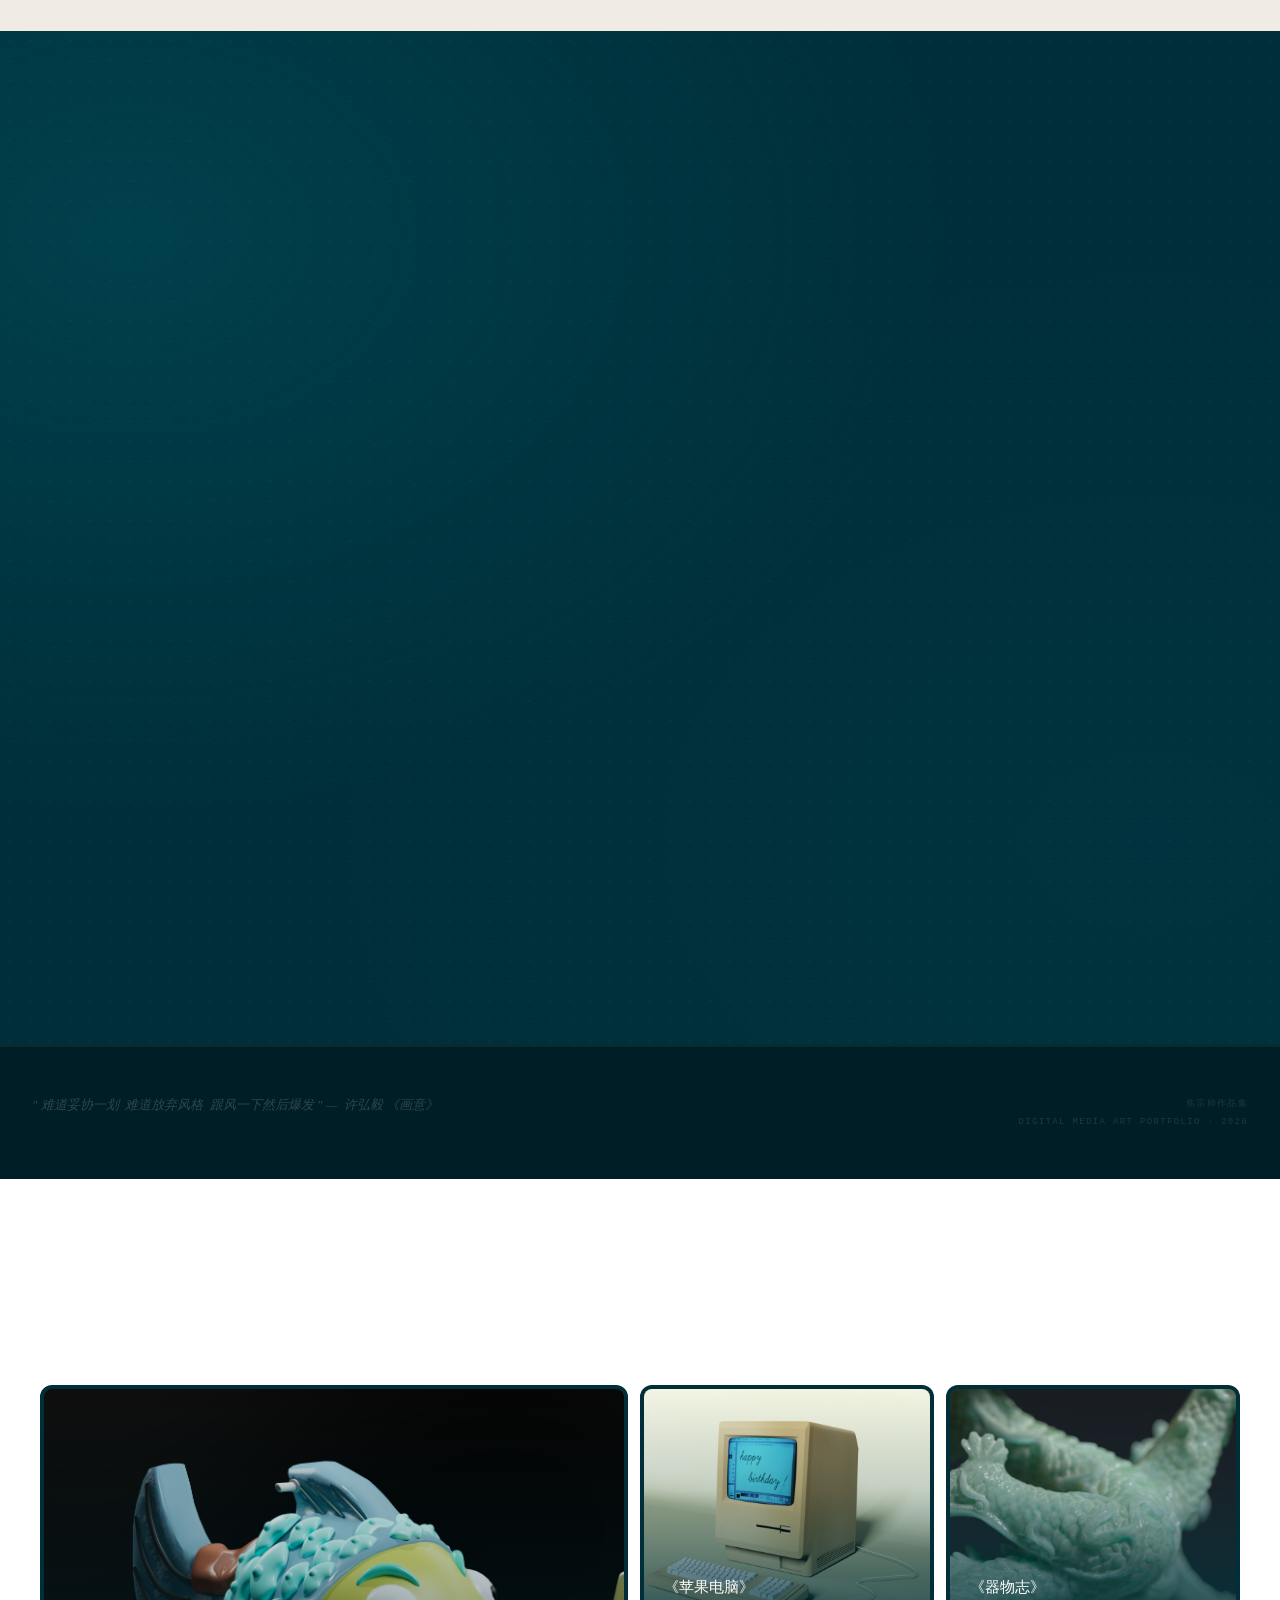
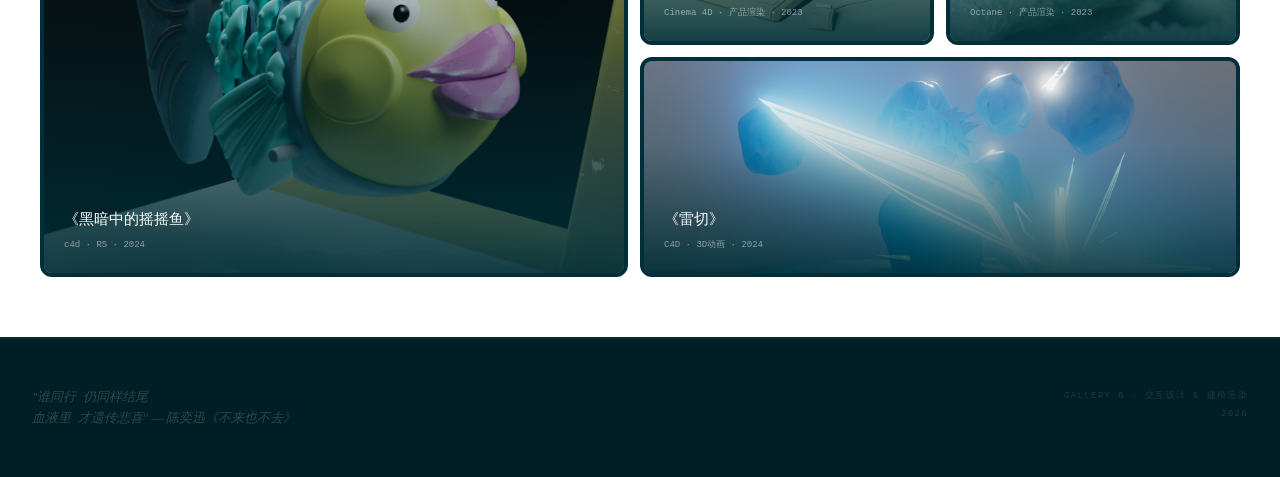
==== commit e8b9f00d: "Update index.html" ====
--- a/Portfolio/index.html
+++ b/Portfolio/index.html
@@ -4,7 +4,7 @@
     
     <meta name="viewport" content="width=device-width, initial-scale=1.0">
     <title>缘林 · 作品集</title>
-    <link rel="stylesheet" href="https://github.com/yuanlin-ef/Portfolio.github.io/blob/main/Portfolio/数字媒体艺术 · 作品集_files/素材调整.css">
+    <link rel="stylesheet" href="./数字媒体艺术 · 作品集_files/素材调整.css">
     <link rel="preconnect" href="https://fonts.googleapis.com/">
     <link rel="preconnect" href="https://fonts.gstatic.com/" crossorigin="">
     <link href="https://github.com/yuanlin-ef/Portfolio.github.io/blob/main/Portfolio/数字媒体艺术 · 作品集_files/css2" rel="stylesheet">
--- a/Portfolio/数字媒体艺术 · 作品集_files/素材调整.css
+++ b/Portfolio/数字媒体艺术 · 作品集_files/素材调整.css
@@ -0,0 +1,29 @@
+.manga-grid .manga-panel .panel-bg img {
+  width: 100%;
+  height: 100%;
+  object-fit: cover;
+  /* 图片缩放比例 */
+  transform: scale(1.0);
+}
+
+.h-scroll-track .h-card .h-card-visual .h-bg img {
+  width: 100%;
+  height: 100%;
+  object-fit: cover;
+}
+
+.cv-main video,
+.sv-display video {
+  position: absolute;
+  inset: 0;
+  width: 100%;
+  height: 100%;
+  object-fit: contain;
+  border-radius: inherit
+}
+
+#page-gallery-b .i-preview img {
+  width: 127%;
+  height: 127%;
+  object-fit: cover;
+}
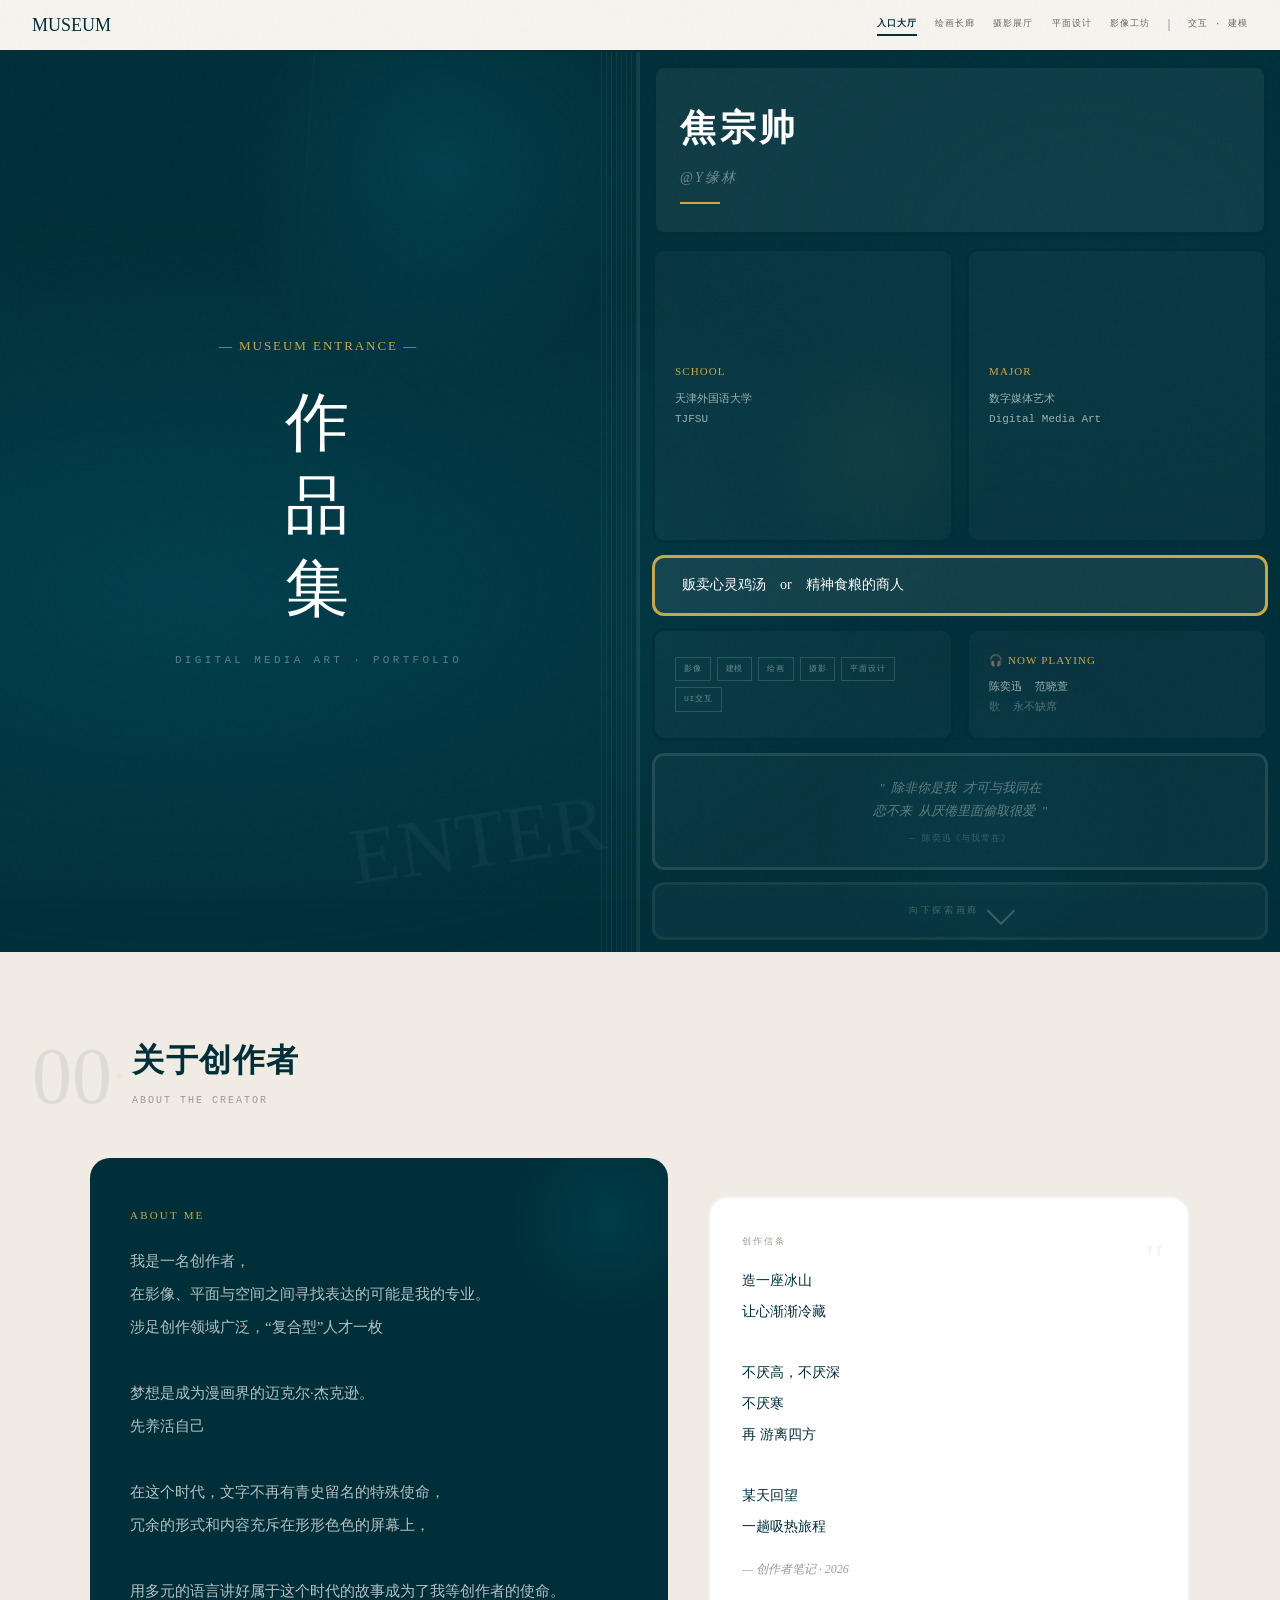
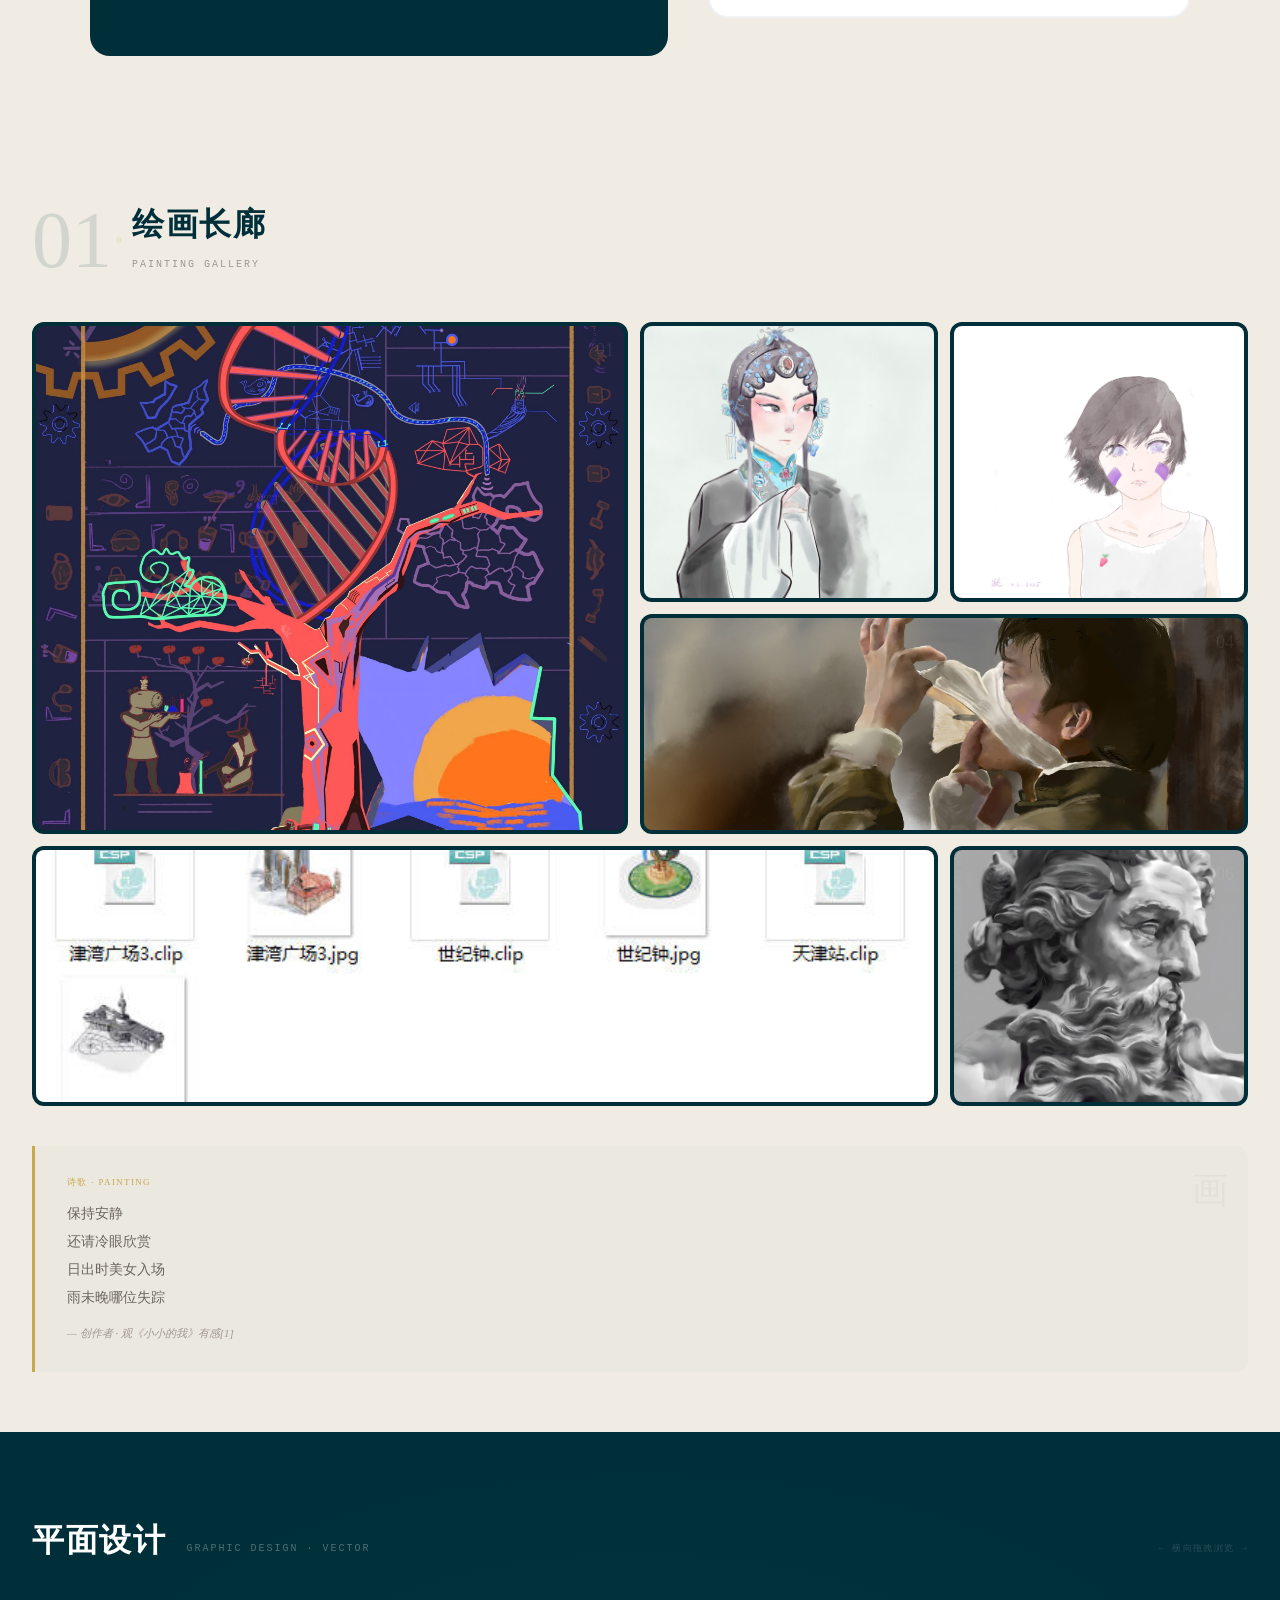
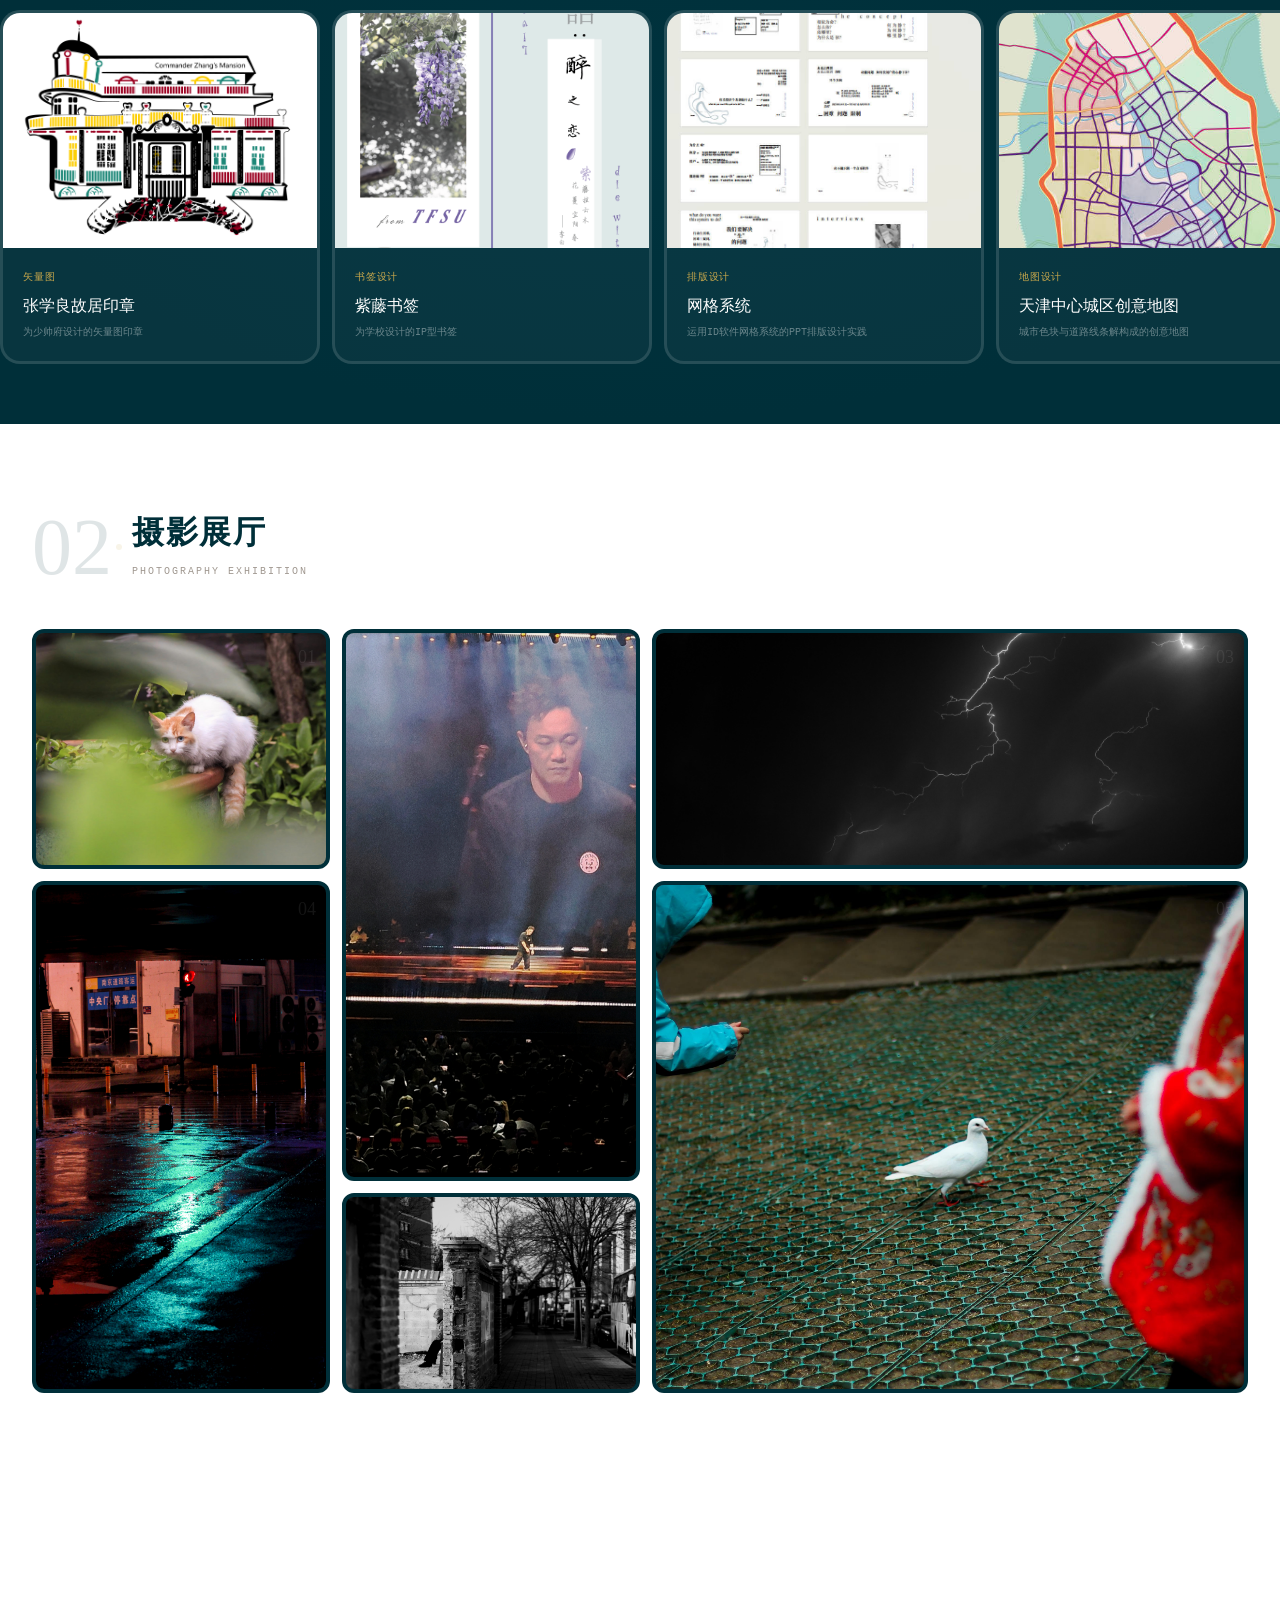
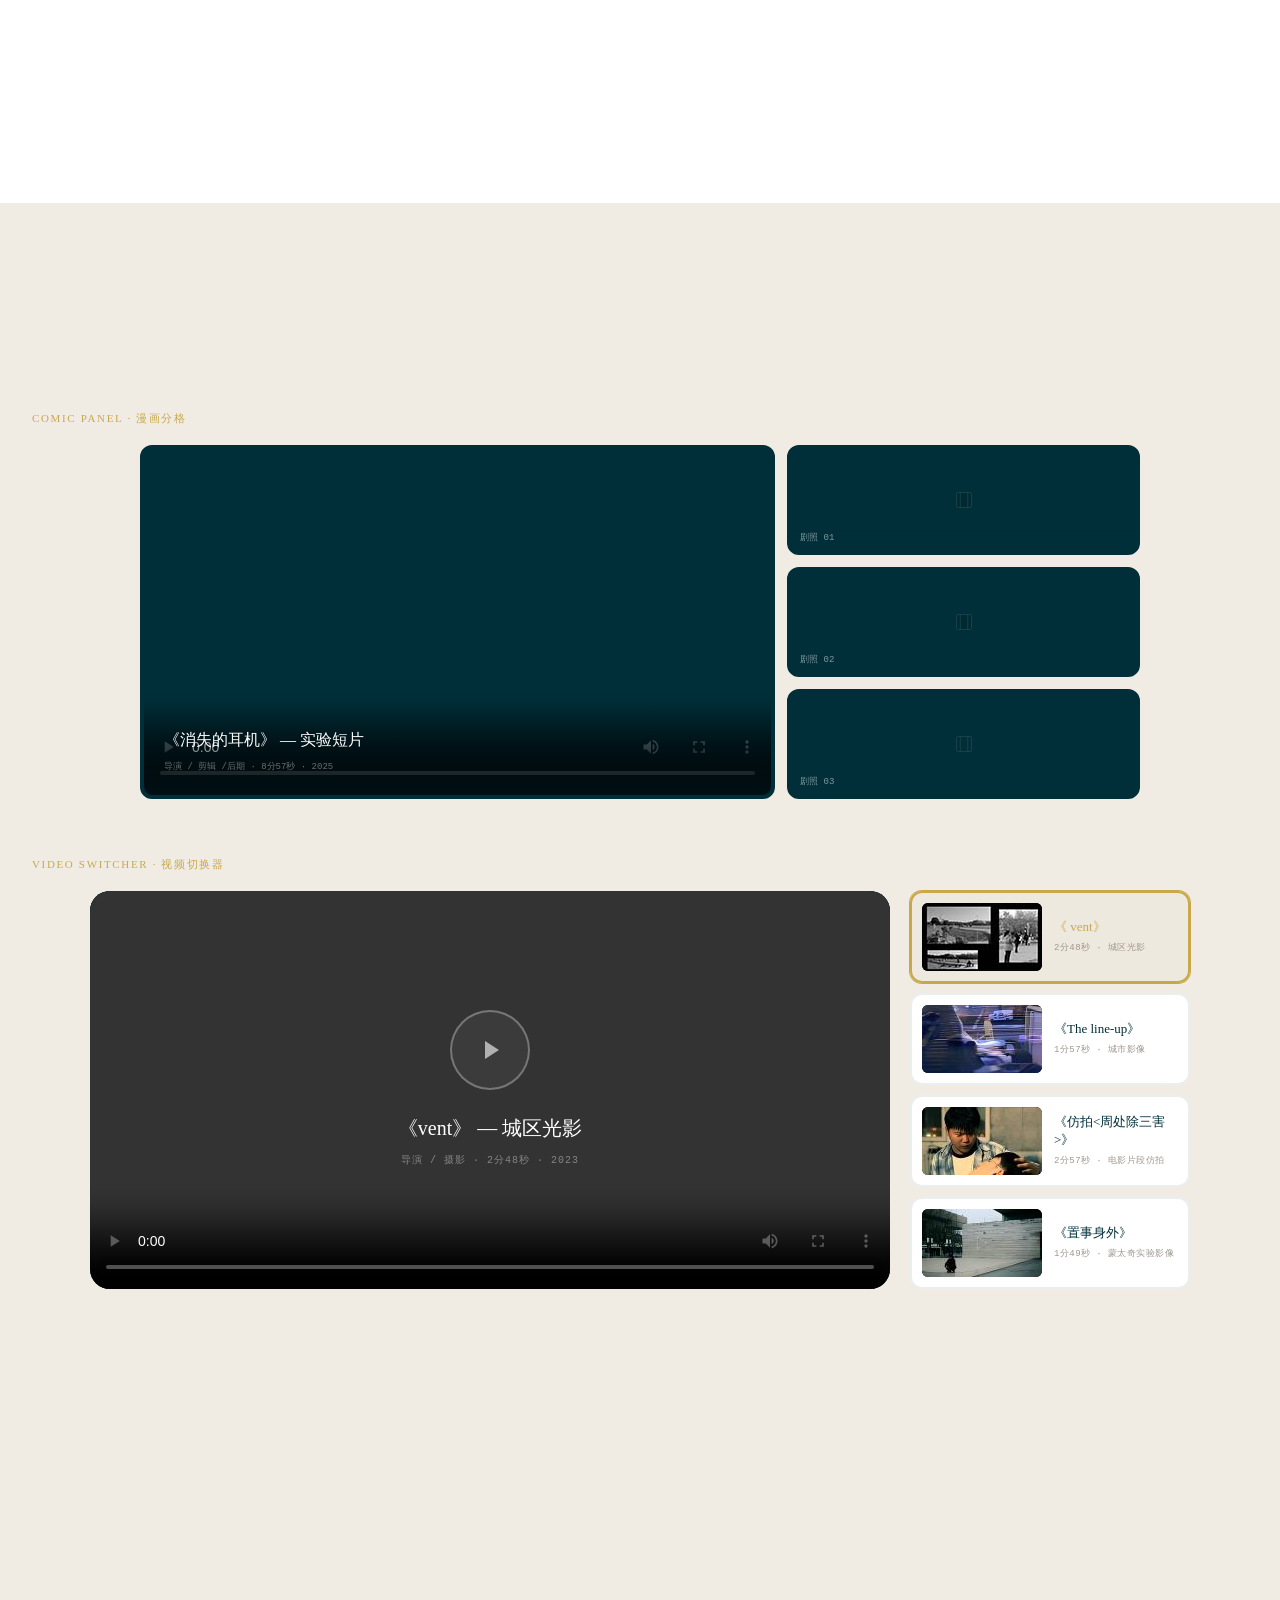
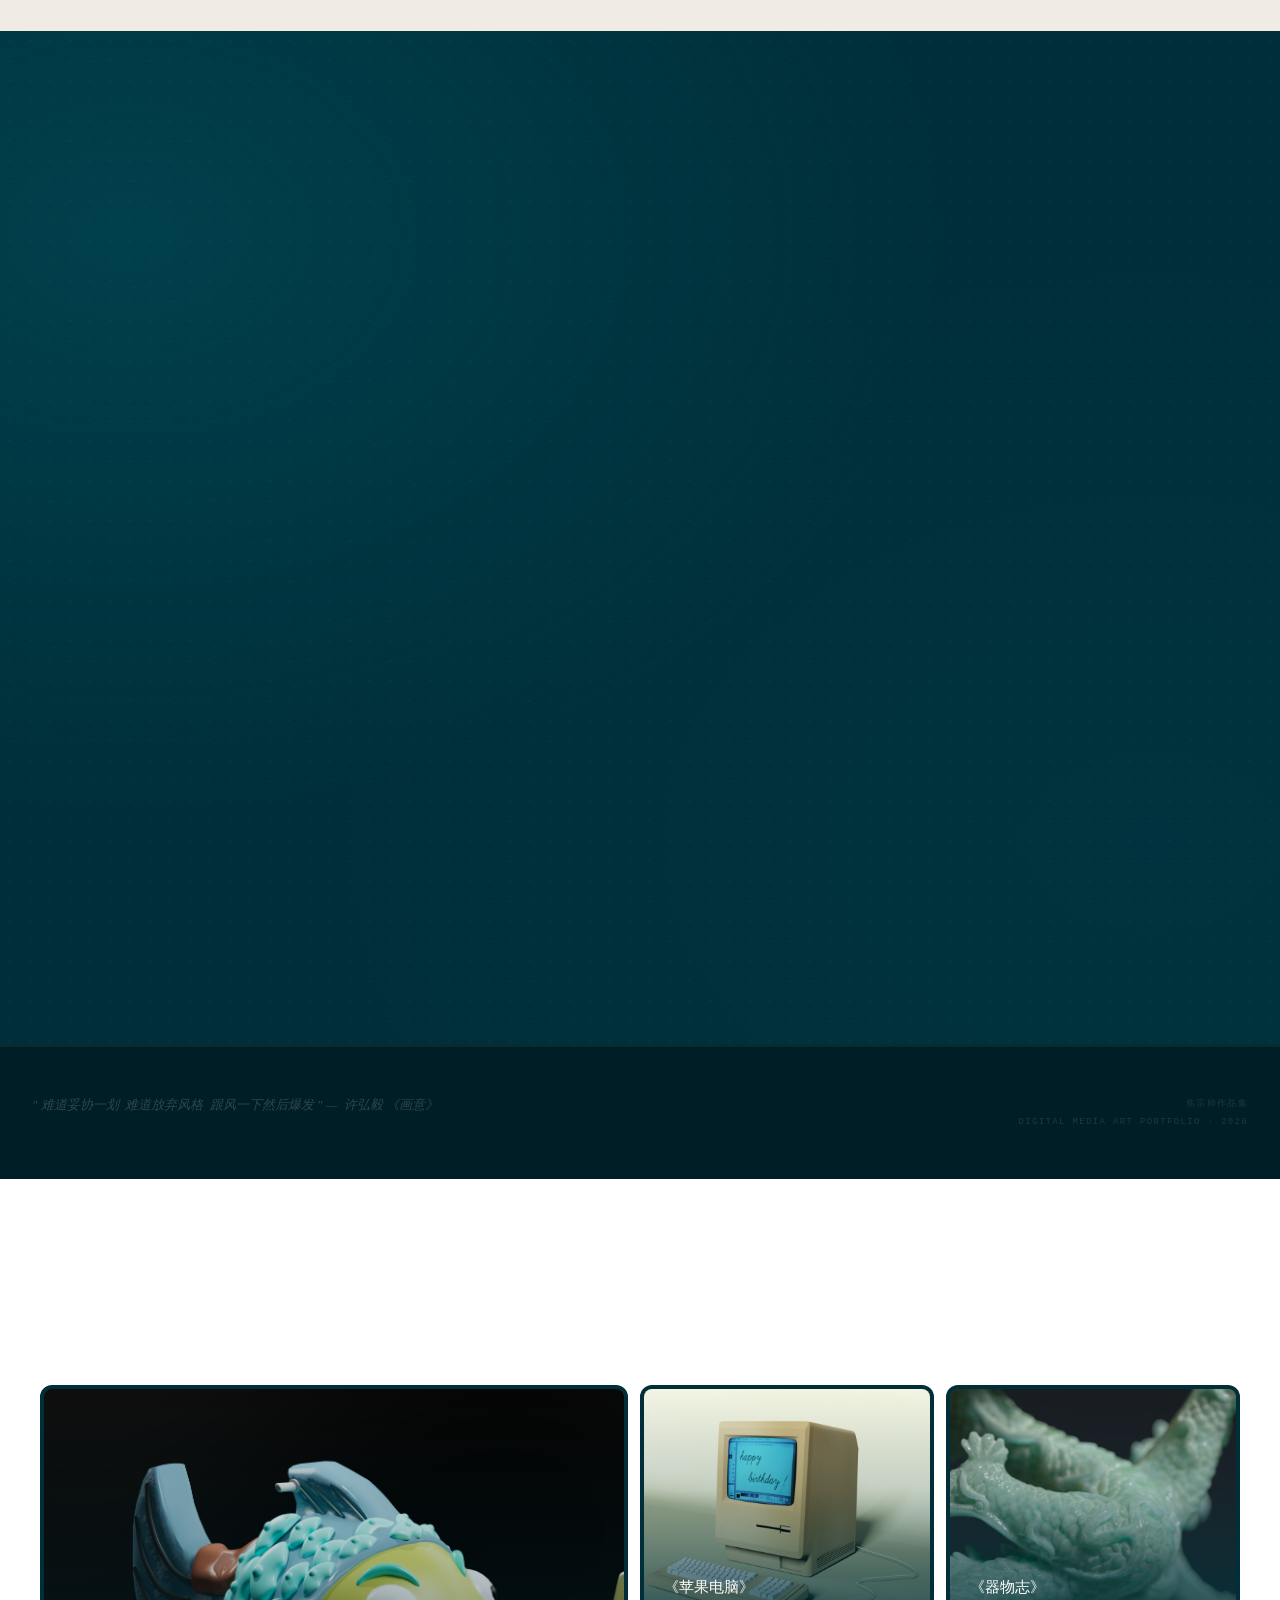
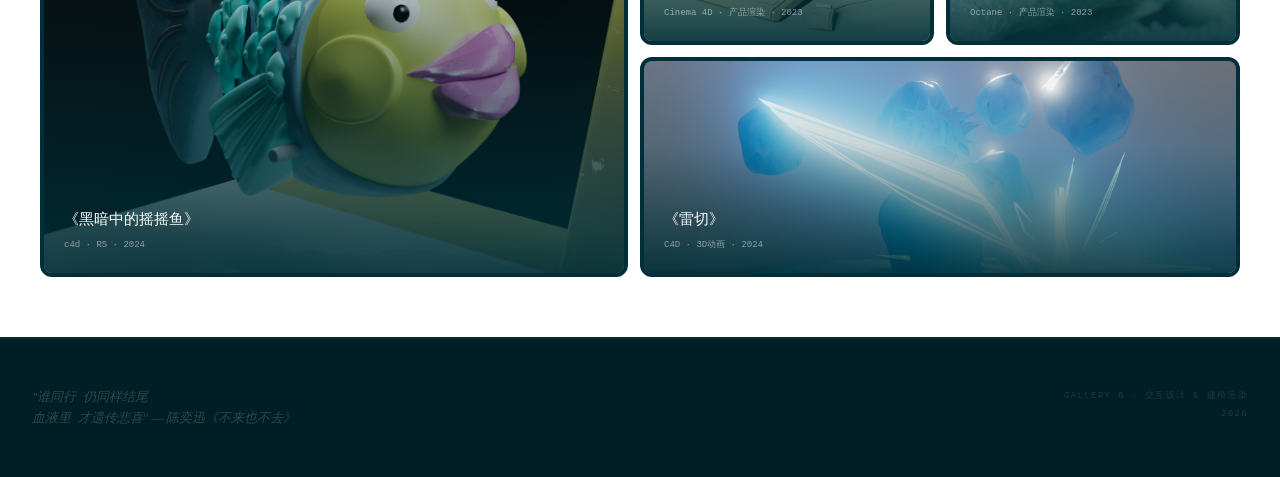
==== commit 36afa0ec: "index（1）.html" ====
--- a/Portfolio/index.html
+++ b/Portfolio/index.html
@@ -2689,7 +2689,7 @@
             <div class="comic-video reveal-scale" id="comicVideo1">
                 <!-- 左侧大视频 -->
                 <div class="cv-main" id="cvMain1">
-                    <video src="./影像/消失的耳机.zhong.mp4" poster="./影像/消失的耳机剧照/fengmian.jpg" controls="" preload="metadata">
+                    <video src="./影像/消失的耳机.zhong.mp4" poster="./数字媒体艺术 · 作品集_files/fengmian.jpg" controls="" preload="metadata">
                     </video>
                     <div class="cv-info">
                         <h3 id="cvTitle1">《消失的耳机》 — 实验短片</h3>
@@ -2698,7 +2698,7 @@
                 </div>
                 <!-- 右侧三剧照 -->
                 <div class="cv-still" data-title="《消失的耳机》 — 实验短片" data-sub="导演 / 后期 · 8分57秒 · 2025" data-cv="1">
-                    <div class="cv-sbg" style="background: url(./影像/消失的耳机剧照/fengmian.jpg) 60% 50%/cover"><svg viewBox="0 0 24 24" fill="./影像/消失的耳机剧照/Snipaste_2026-03-02_03-46-40(1).jpg" stroke="white" stroke-width="1">
+                    <div class="cv-sbg" style="background: url(./数字媒体艺术 · 作品集_files/fengmian.jpg) 60% 50%/cover"><svg viewBox="0 0 24 24" fill="./影像/消失的耳机剧照/Snipaste_2026-03-02_03-46-40(1).jpg" stroke="white" stroke-width="1">
                             <rect x="2" y="2" width="20" height="20" rx="2"></rect>
                             <line x1="7" y1="2" x2="7" y2="22"></line>
                             <line x1="17" y1="2" x2="17" y2="22"></line>
@@ -2706,8 +2706,8 @@
                     <div class="cv-slabel">剧照 01</div>
                 </div>
                 <div class="cv-still" data-cv="1">
-                    <div class="cv-sbg" style="background: url(./影像/消失的耳机剧照/Snipaste_2026-03-02_03-47-11.jpg) 50% 31%/cover">
-                        <svg viewBox="0 0 24 24" fill="./影像/消失的耳机剧照/Snipaste_2026-03-02_03-47-11.jpg" stroke="white" stroke-width="1">
+                    <div class="cv-sbg" style="background: url(./数字媒体艺术 · 作品集_files/Snipaste_2026-03-02_03-47-11.jpg) 50% 31%/cover">
+                        <svg viewBox="0 0 24 24" fill="./数字媒体艺术 · 作品集_files/Snipaste_2026-03-02_03-47-11.jpg" stroke="white" stroke-width="1">
                             <rect x="2" y="2" width="20" height="20" rx="2"></rect>
                             <line x1="7" y1="2" x2="7" y2="22"></line>
                             <line x1="17" y1="2" x2="17" y2="22"></line>
@@ -2716,7 +2716,7 @@
                     <div class="cv-slabel">剧照 02</div>
                 </div>
                 <div class="cv-still" data-cv="1">
-                    <div class="cv-sbg" style="background: url(./影像/消失的耳机剧照/Snipaste_2026-03-23_22-57-07.jpg) 50% 73%/cover"><svg viewBox="0 0 24 24" fill="none" stroke="white" stroke-width="1">
+                    <div class="cv-sbg" style="background: url(./数字媒体艺术 · 作品集_files/Snipaste_2026-03-23_22-57-07.jpg) 50% 73%/cover"><svg viewBox="0 0 24 24" fill="none" stroke="white" stroke-width="1">
                             <rect x="2" y="2" width="20" height="20" rx="2"></rect>
                             <line x1="7" y1="2" x2="7" y2="22"></line>
                             <line x1="17" y1="2" x2="17" y2="22"></line>
@@ -2749,7 +2749,7 @@
                 <div class="sv-list">
                     <div class="sv-item active" data-sv="1" data-src="./影像/爱情好像刘莎.mp4" data-stitle="《vent》 — 城区光影" data-poster="./影像/vent poster.jpg" data-ssub="导演 / 摄影 · 2分48秒 · 2023" data-sbg="linear-gradient(135deg,#001e25,#003d4a)" onclick="switchDisplayVideo(this)">
                         <div class="sv-thumb">
-                            <div class="sv-tbg" style="background: url(&#39;./影像/vent poster.jpg&#39;)"></div><svg viewBox="0 0 24 24" fill="none" stroke="white" stroke-width="1.5">
+                            <div class="sv-tbg" style="background: url(&#39;./数字媒体艺术 · 作品集_files/vent poster.jpg&#39;)"></div><svg viewBox="0 0 24 24" fill="none" stroke="white" stroke-width="1.5">
                                 <polygon points="5,3 19,12 5,21"></polygon>
                             </svg>
                         </div>
@@ -2760,7 +2760,7 @@
                     </div>
                     <div class="sv-item" data-sv="1" data-src="./影像/一线牵连终.mp4" data-stitle="《霓虹快线》 — 城市影像" data-poster="./影像/the line-up poster.jpg" data-ssub="导演 / 摄影 / 剪辑 · 1分57秒 · 2024" data-sbg="linear-gradient(135deg,#003d4a,#001e25)" onclick="switchDisplayVideo(this)">
                         <div class="sv-thumb">
-                            <div class="sv-tbg" style="background: url(&#39;./影像/the line-up poster.jpg&#39;)"></div><svg viewBox="0 0 24 24" fill="none" stroke="white" stroke-width="1.5">
+                            <div class="sv-tbg" style="background: url(&#39;./数字媒体艺术 · 作品集_files/the line-up poster.jpg&#39;)"></div><svg viewBox="0 0 24 24" fill="none" stroke="white" stroke-width="1.5">
                                 <polygon points="5,3 19,12 5,21"></polygon>
                             </svg>
                         </div>
@@ -2771,7 +2771,7 @@
                     </div>
                     <div class="sv-item" data-sv="1" data-src="./影像/字幕版.mp4" data-stitle="《仿拍&lt;周处除三害&gt;》 — 电影片段仿拍" data-poster="./影像/周处 poster.jpg" data-ssub="创意 / 摄影 · 3分55秒 · 2024" data-sbg="linear-gradient(135deg,#002f39,#004a5a)" onclick="switchDisplayVideo(this)">
                         <div class="sv-thumb">
-                            <div class="sv-tbg" style="background: url(&#39;./影像/周处 poster.jpg&#39;)"></div><svg viewBox="0 0 24 24" fill="none" stroke="white" stroke-width="1.5">
+                            <div class="sv-tbg" style="background: url(&#39;./数字媒体艺术 · 作品集_files/周处 poster.jpg&#39;)"></div><svg viewBox="0 0 24 24" fill="none" stroke="white" stroke-width="1.5">
                                 <polygon points="5,3 19,12 5,21"></polygon>
                             </svg>
                         </div>
@@ -2782,7 +2782,7 @@
                     </div>
                     <div class="sv-item" data-sv="1" data-src="./影像/置事身 外.mp4" data-stitle="《置事身外》 — 蒙太奇实验影像" data-poster="./影像/置事身外.jpg" data-ssub="导演 / 摄影 · 1分49秒 · 2025" data-sbg="linear-gradient(135deg,#0a4a55,#002f39)" onclick="switchDisplayVideo(this)">
                         <div class="sv-thumb">
-                            <div class="sv-tbg" style="background: url(&#39;./影像/置事身外.jpg&#39;)"></div><svg viewBox="0 0 24 24" fill="none" stroke="white" stroke-width="1.5">
+                            <div class="sv-tbg" style="background: url(&#39;./数字媒体艺术 · 作品集_files/置事身外.jpg&#39;)"></div><svg viewBox="0 0 24 24" fill="none" stroke="white" stroke-width="1.5">
                                 <polygon points="5,3 19,12 5,21"></polygon>
                             </svg>
                         </div>
